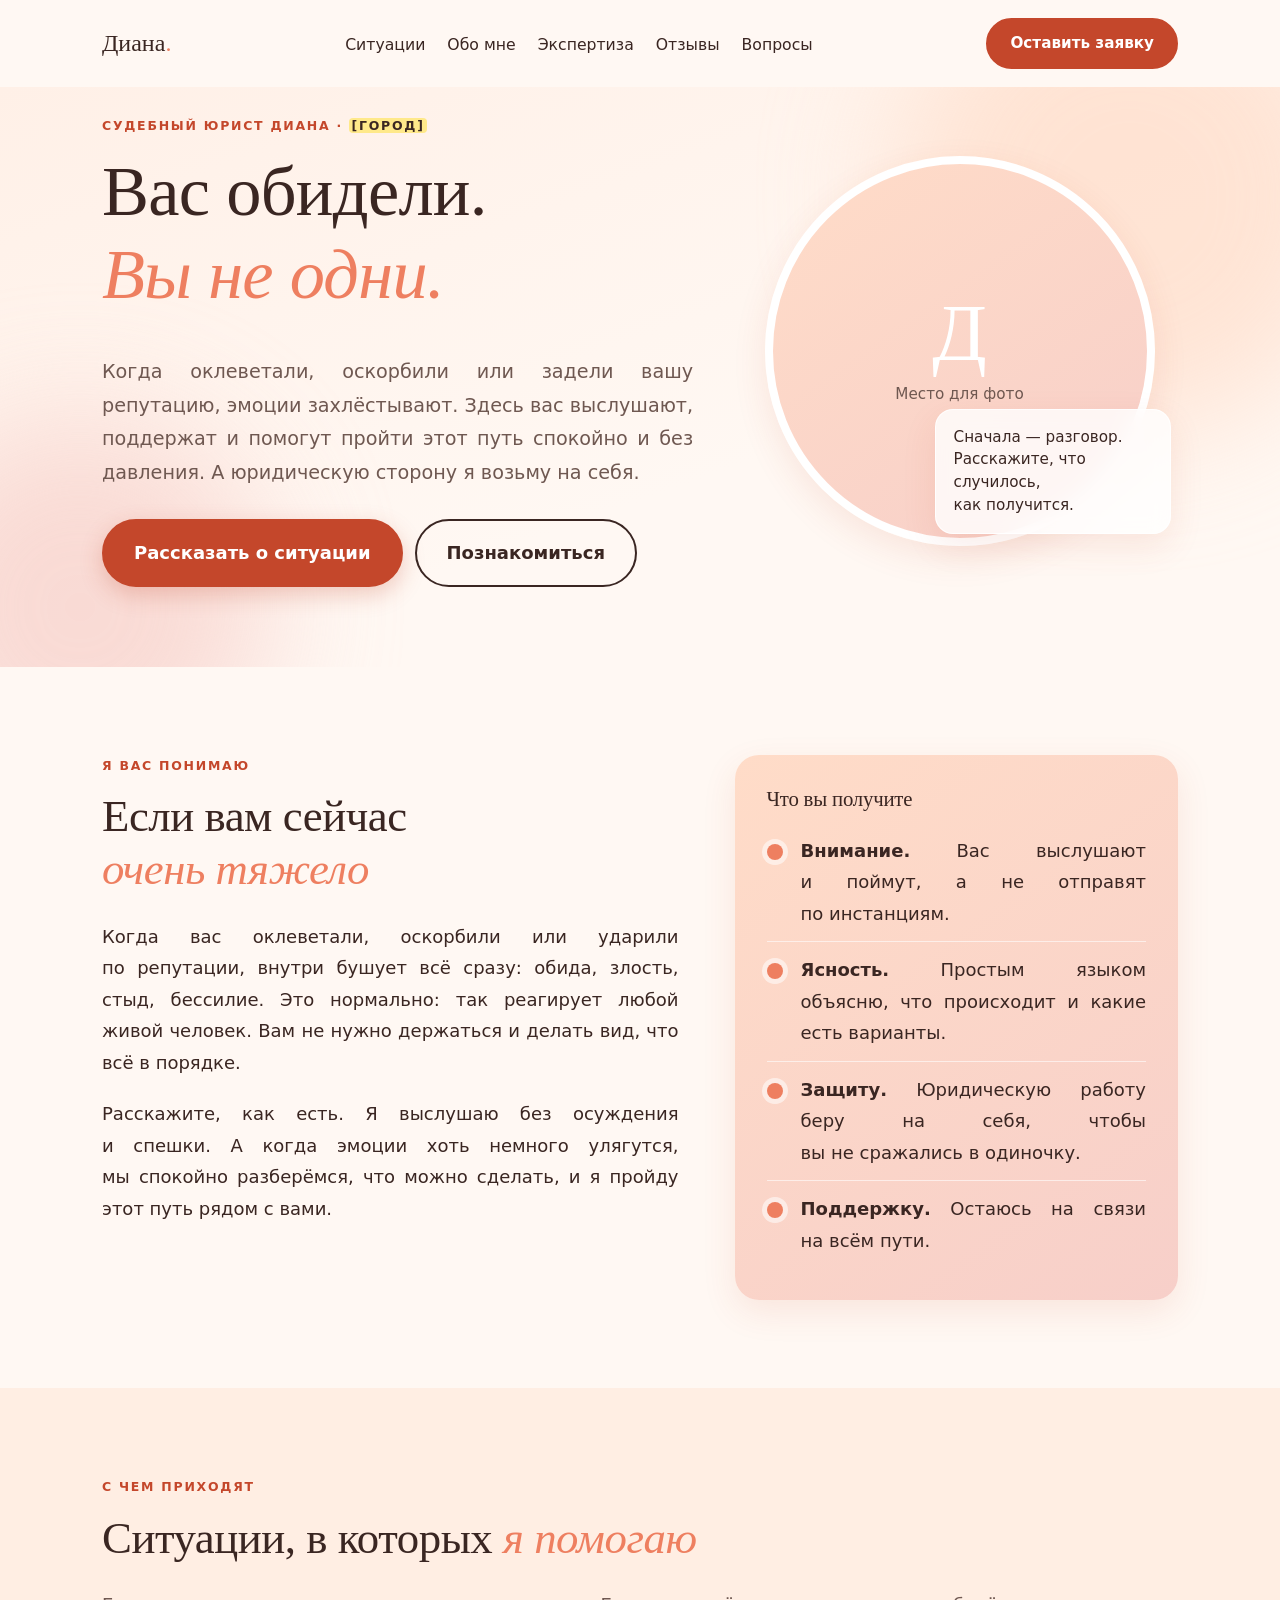
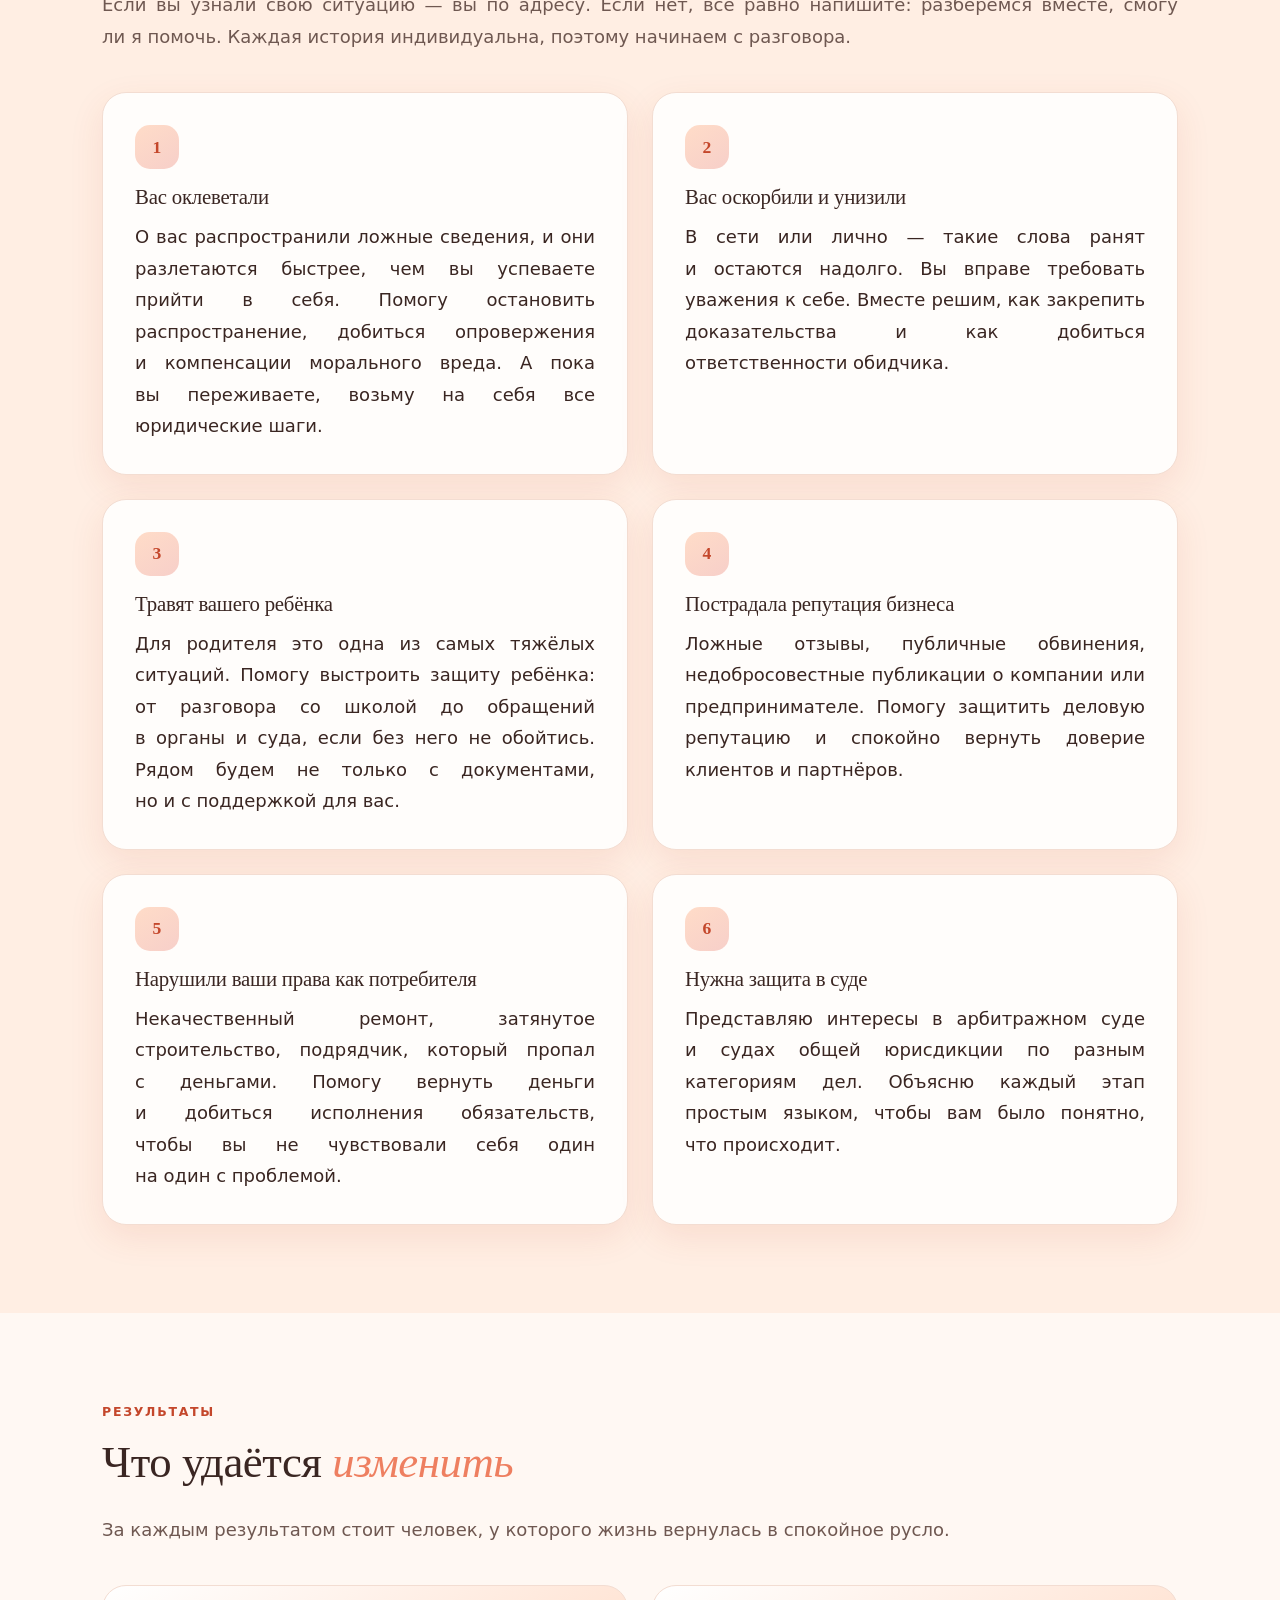
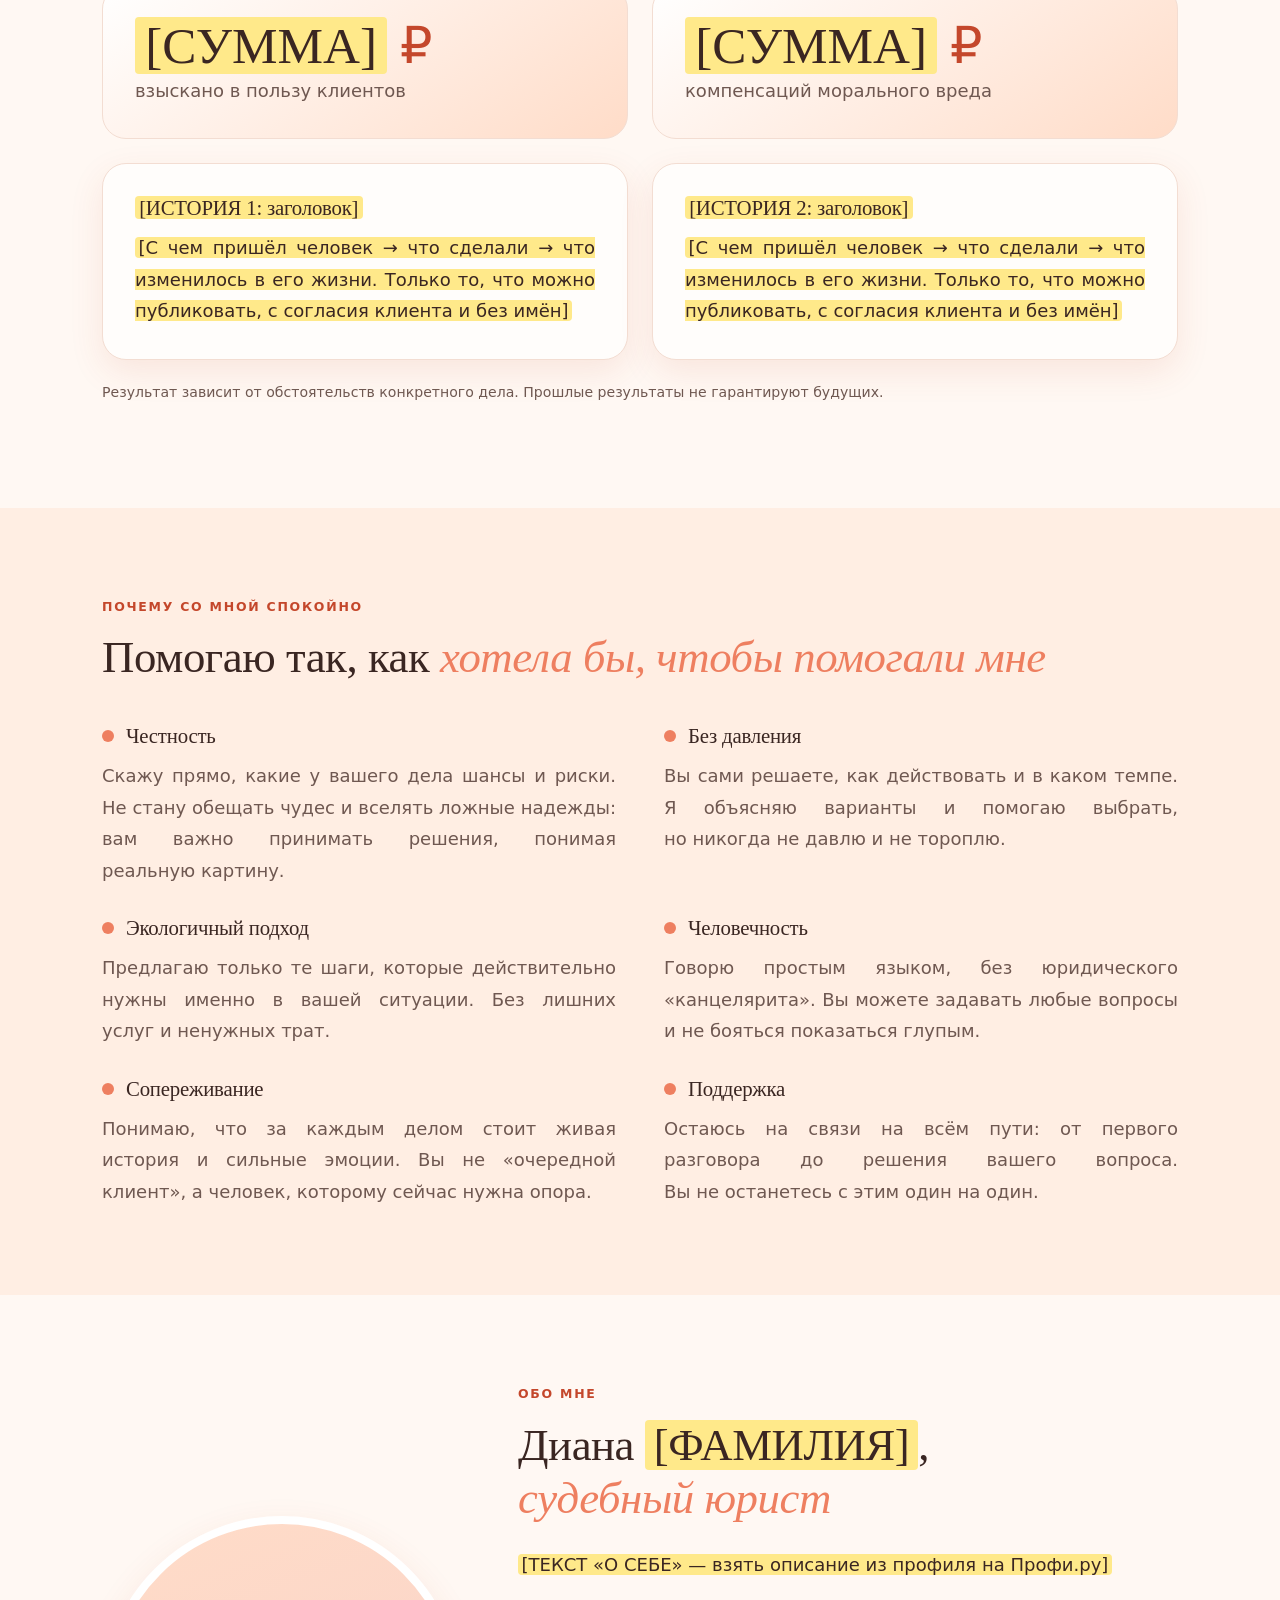
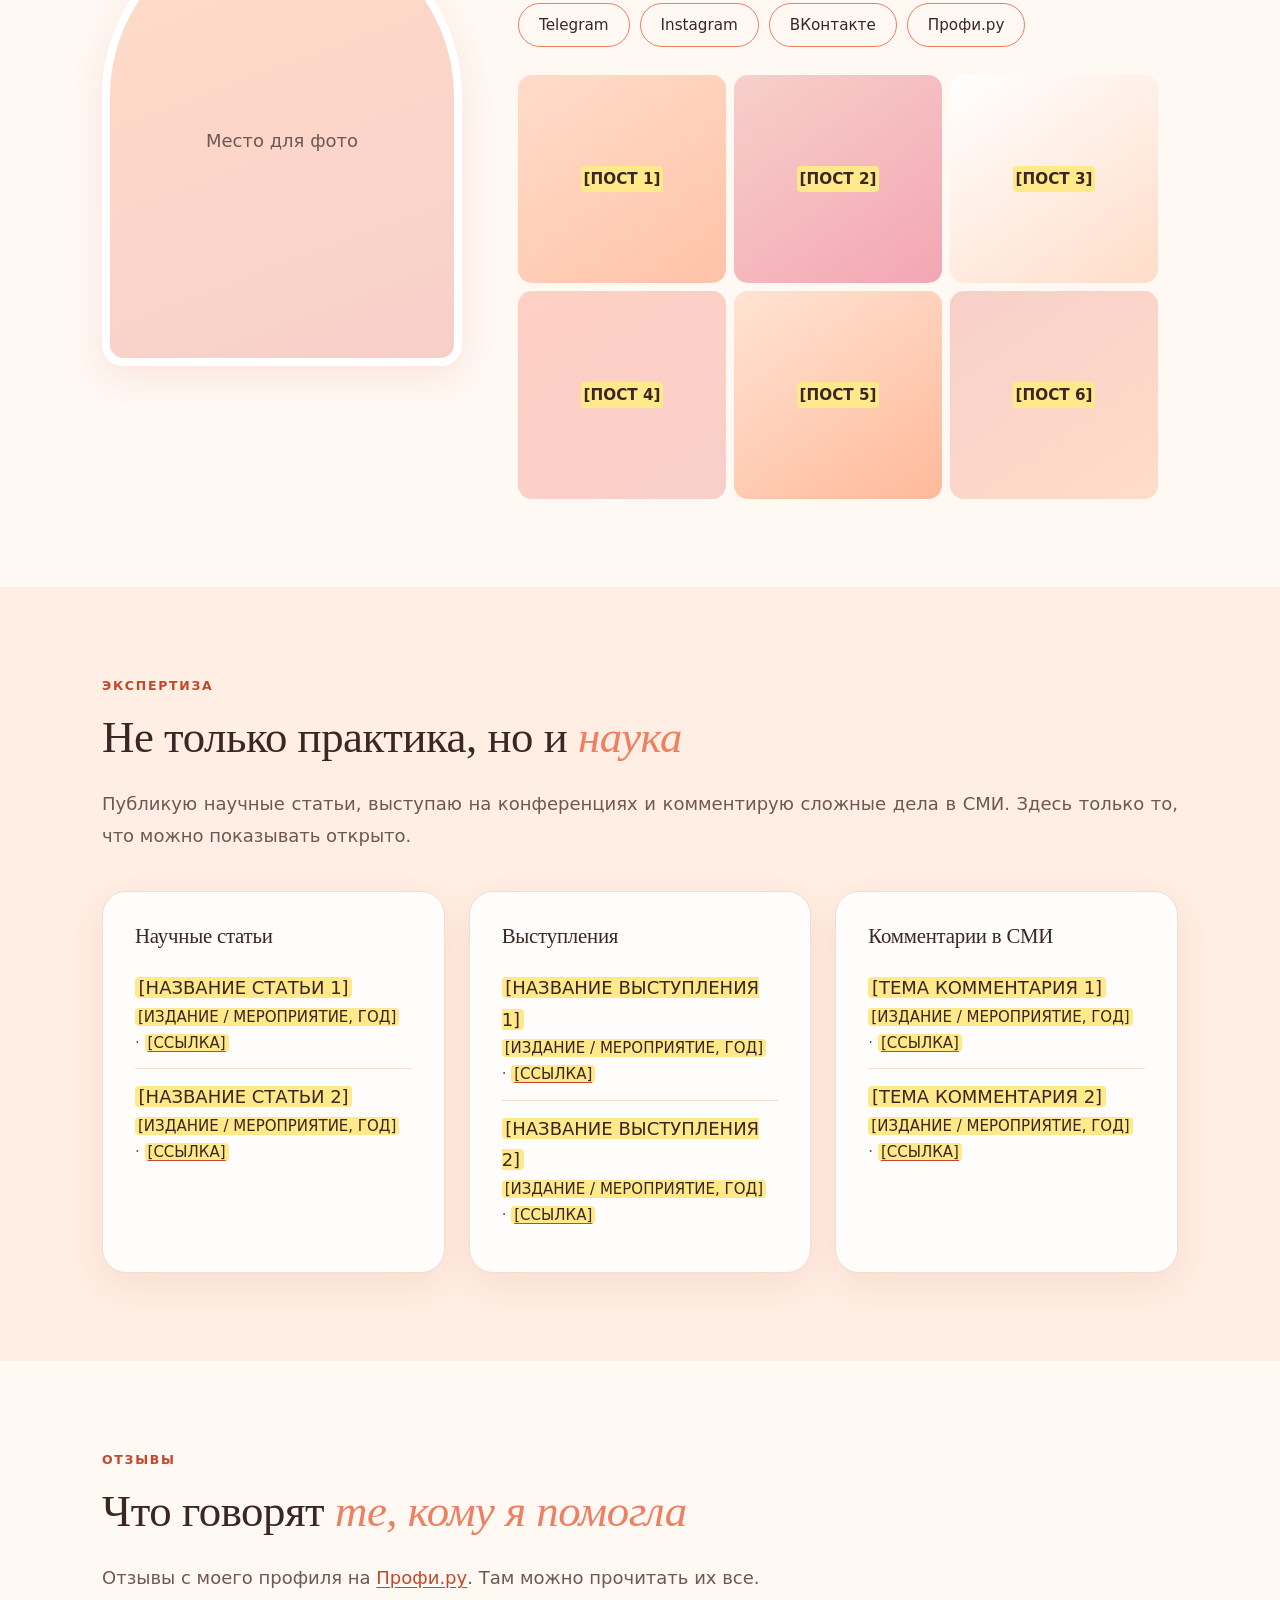
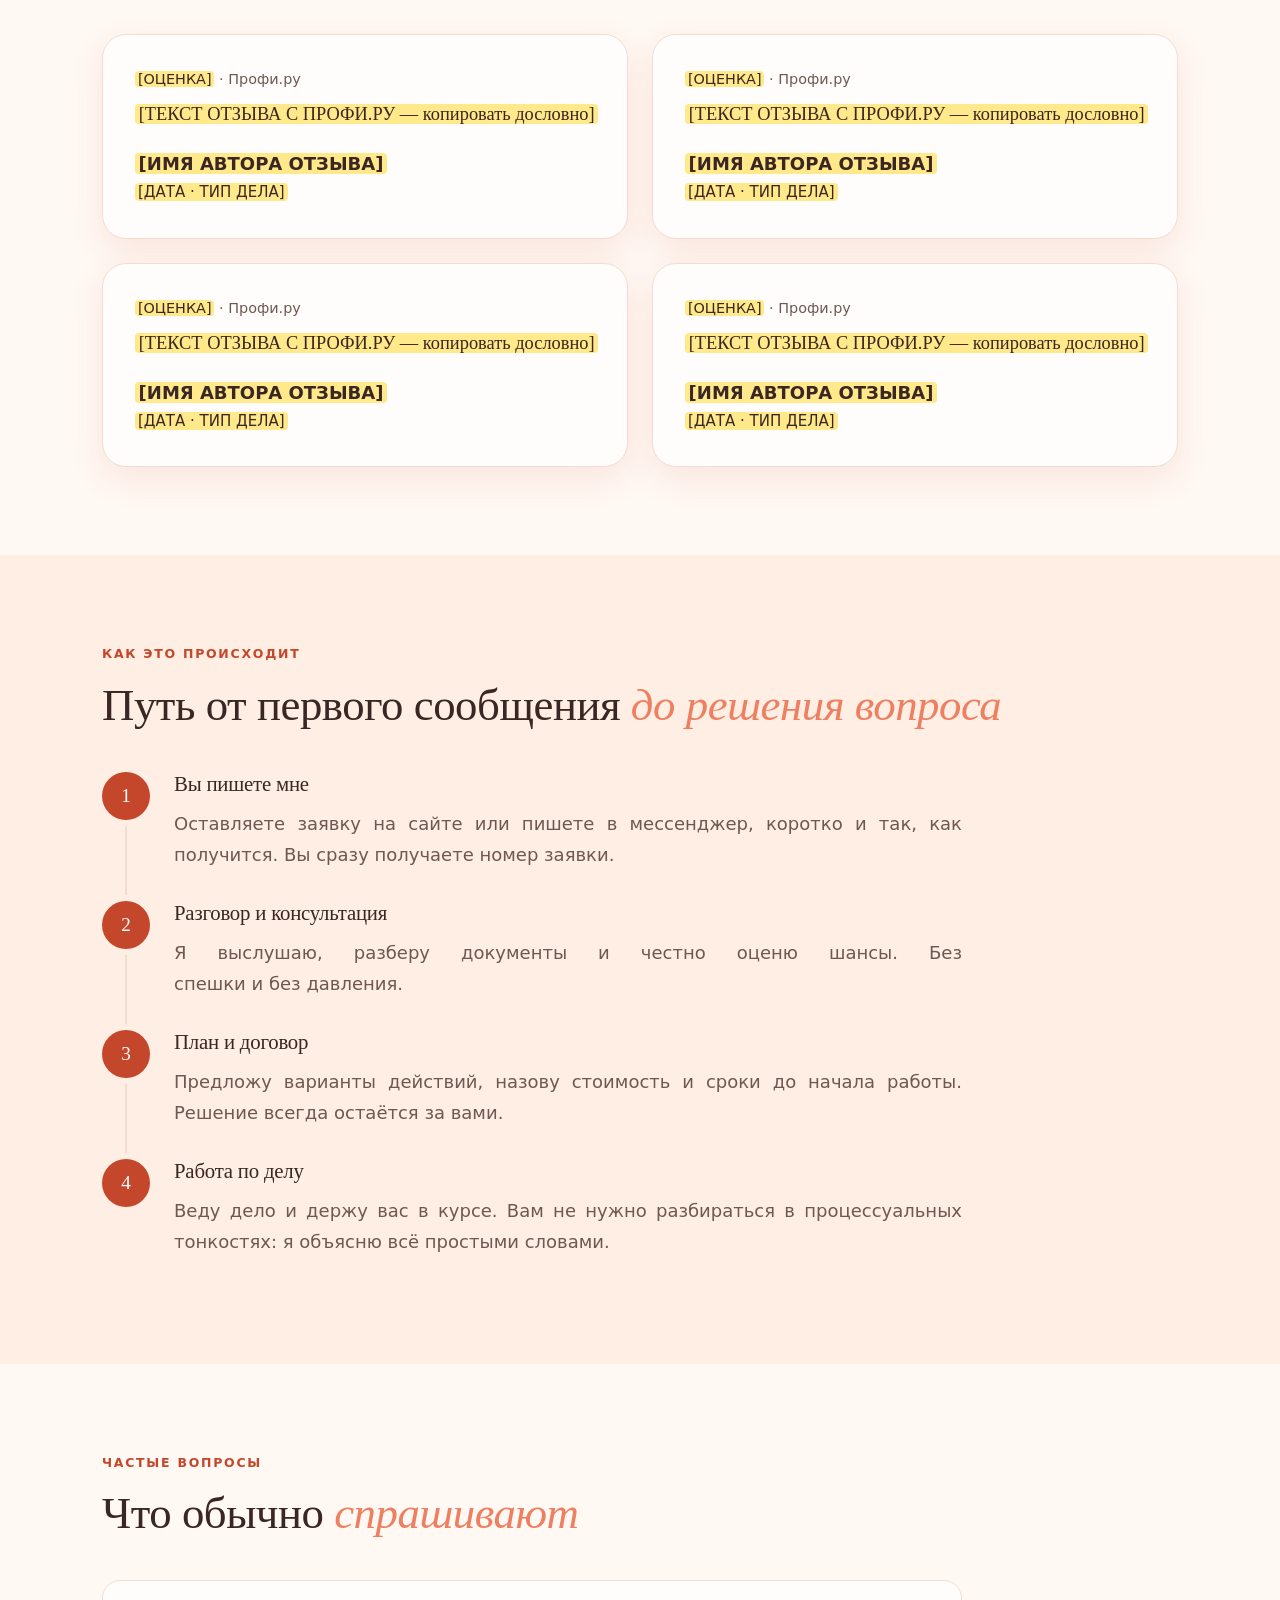
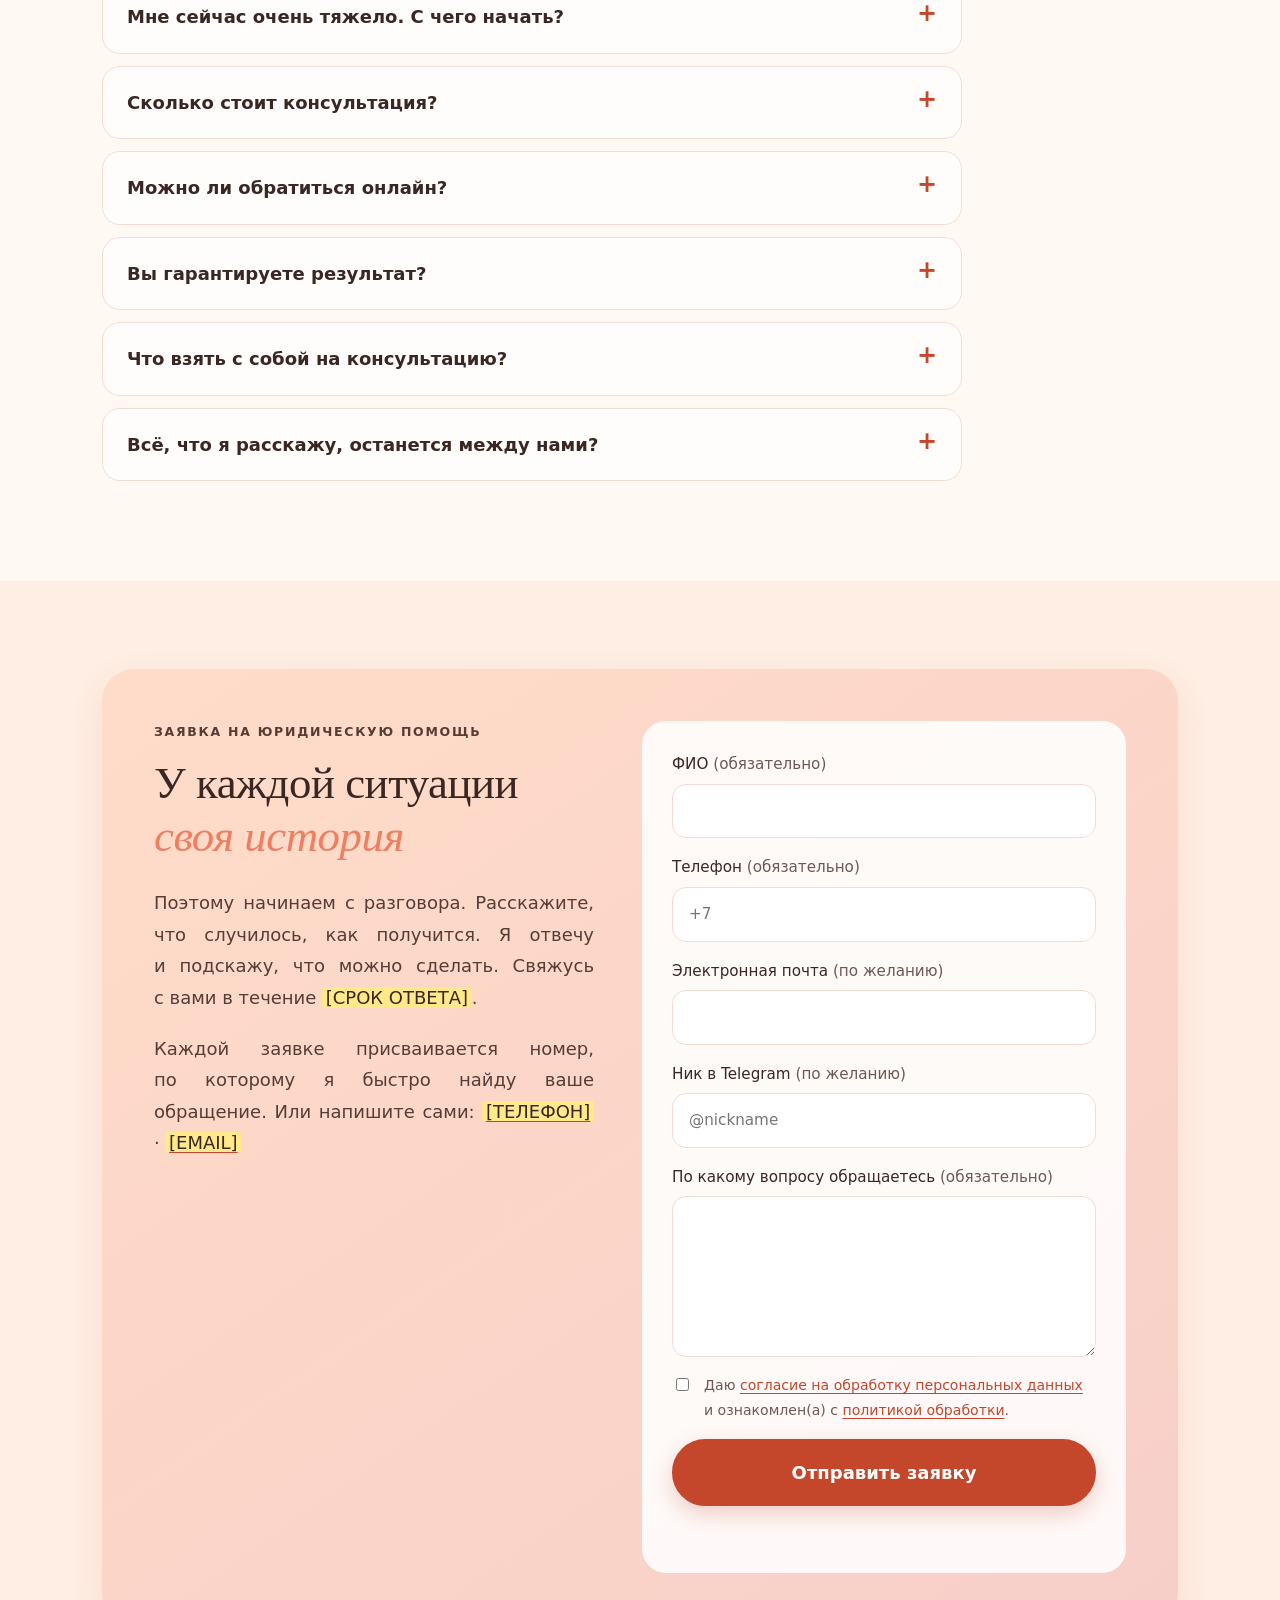
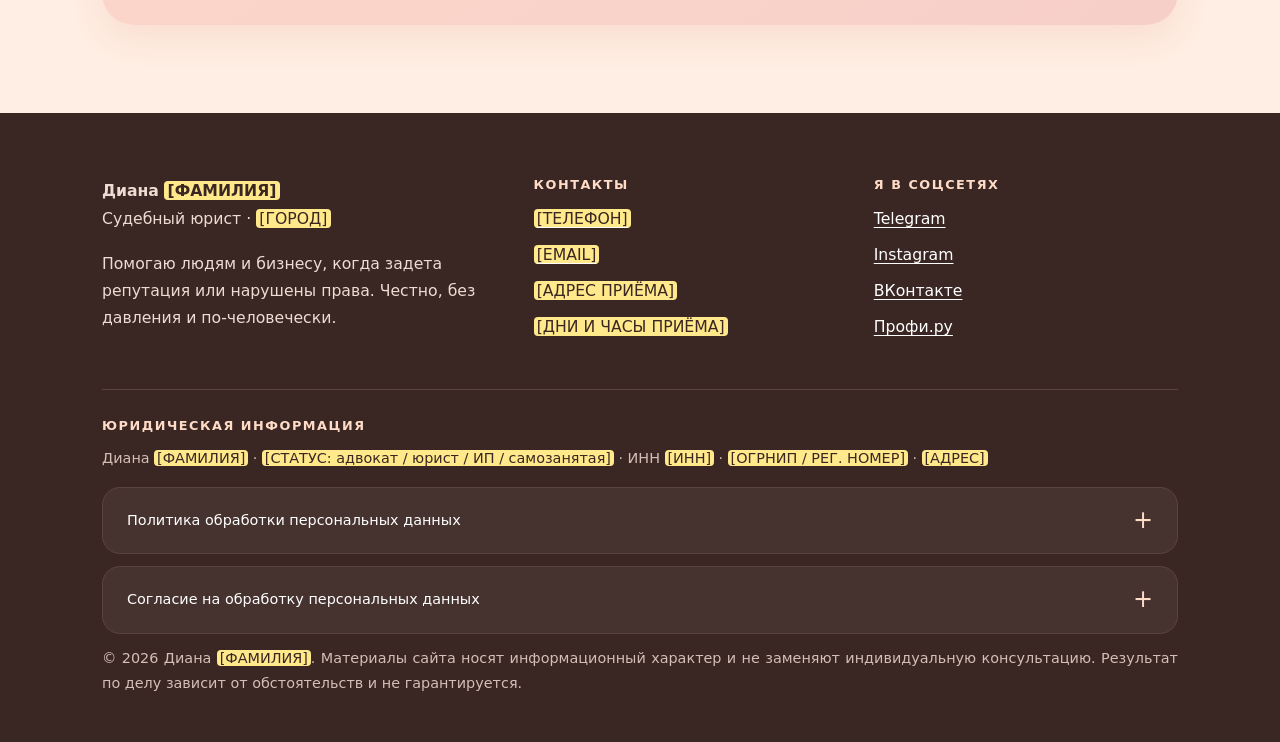
==== index.html @ 80fd5fe2 "Одностраничный сайт: эмпатичный тон, заявка с номером, юридический подвал Сайт сведён к одной страни" ====
<!doctype html>
<html lang="ru">
<head>
  <meta charset="utf-8">
  <meta name="viewport" content="width=device-width, initial-scale=1">
  <title>Диана — судебный юрист: поддержка и защита при клевете, травле, оскорблениях</title>
  <meta name="description" content="Судебный юрист Диана: защита при клевете, оскорблениях и травле, деловая репутация, права потребителей, арбитраж и суды общей юрисдикции. Поддержка и честная оценка шансов.">
  <!-- ЧЕРНОВИК: удалить строку ниже перед запуском сайта на домене (см. AGENTS.md, раздел «Запуск») -->
  <meta name="robots" content="noindex, nofollow">
  <link rel="icon" href="favicon.svg" type="image/svg+xml">
  <link rel="stylesheet" href="css/style.css">
  <script>document.documentElement.className = "js";</script>
  <script src="js/site.js" defer></script>
</head>
<body id="top">
  <a class="skip" href="#main">К содержимому</a>

  <header class="site-header">
    <div class="wrap bar">
      <a class="brand" href="#top">Диана<span class="dot">.</span></a>
      <a class="btn btn-sm header-cta" href="#consult">Оставить заявку</a>
      <nav class="nav" aria-label="Основное меню">
      <ul>
        <li><a href="#situatsii">Ситуации</a></li>
        <li><a href="#o-mne">Обо мне</a></li>
        <li><a href="#ekspertiza">Экспертиза</a></li>
        <li><a href="#otzyvy">Отзывы</a></li>
        <li><a href="#voprosy">Вопросы</a></li>
      </ul>
      </nav>
    </div>
  </header>

  <main id="main">

    <div class="hero-wrap">
      <div class="blob b1"></div>
      <div class="blob b2"></div>
      <div class="wrap hero">
        <div>
          <p class="eyebrow">Судебный юрист Диана · <mark class="ph">[ГОРОД]</mark></p>
          <h1>Вас обидели. <em>Вы не одни.</em></h1>
          <p class="lead">Когда оклеветали, оскорбили или задели вашу репутацию, эмоции захлёстывают. Здесь вас выслушают, поддержат и помогут пройти этот путь спокойно и без давления. А юридическую сторону я возьму на себя.</p>
          <div class="hero-actions">
            <a class="btn" href="#consult">Рассказать о ситуации</a>
            <a class="btn btn-ghost" href="#o-mne">Познакомиться</a>
          </div>
        </div>
        <div class="portrait">
          <div class="portrait-circle" role="img" aria-label="Место для фотографии Дианы">
            <span><span class="portrait-initial">Д</span>Место для фото</span>
          </div>
          <div class="portrait-card">
            <p>Сначала — разговор. Расскажите, что случилось, как получится.</p>
          </div>
        </div>
      </div>
    </div>

    <section class="section" id="ponimayu">
      <div class="wrap hug">
        <div class="reveal" style="--d:0s">
          <p class="kicker">Я вас понимаю</p>
          <h2>Если вам сейчас <em>очень тяжело</em></h2>
          <p>Когда вас оклеветали, оскорбили или ударили по репутации, внутри бушует всё сразу: обида, злость, стыд, бессилие. Это нормально: так реагирует любой живой человек. Вам не нужно держаться и делать вид, что всё в порядке.</p>
          <p>Расскажите, как есть. Я выслушаю без осуждения и спешки. А когда эмоции хоть немного улягутся, мы спокойно разберёмся, что можно сделать, и я пройду этот путь рядом с вами.</p>
        </div>
        <div class="hug-note reveal" style="--d:0.1s">
          <h3>Что вы получите</h3>
          <ul>
            <li><strong>Внимание.</strong> Вас выслушают и поймут, а не отправят по инстанциям.</li>
            <li><strong>Ясность.</strong> Простым языком объясню, что происходит и какие есть варианты.</li>
            <li><strong>Защиту.</strong> Юридическую работу беру на себя, чтобы вы не сражались в одиночку.</li>
            <li><strong>Поддержку.</strong> Остаюсь на связи на всём пути.</li>
          </ul>
        </div>
      </div>
    </section>

    <section class="section soft" id="situatsii">
      <div class="wrap">
        <div class="section-head reveal" style="--d:0s">
          <p class="kicker">С чем приходят</p>
          <h2>Ситуации, в которых <em>я помогаю</em></h2>
          <p class="section-lead">Если вы узнали свою ситуацию — вы по адресу. Если нет, всё равно напишите: разберёмся вместе, смогу ли я помочь. Каждая история индивидуальна, поэтому начинаем с разговора.</p>
        </div>
        <div class="grid">
        <article class="card reveal" style="--d:0.0s">
          <span class="pill">1</span>
          <h3>Вас оклеветали</h3>
          <p>О вас распространили ложные сведения, и они разлетаются быстрее, чем вы успеваете прийти в себя. Помогу остановить распространение, добиться опровержения и компенсации морального вреда. А пока вы переживаете, возьму на себя все юридические шаги.</p>
        </article>
        <article class="card reveal" style="--d:0.08s">
          <span class="pill">2</span>
          <h3>Вас оскорбили и унизили</h3>
          <p>В сети или лично — такие слова ранят и остаются надолго. Вы вправе требовать уважения к себе. Вместе решим, как закрепить доказательства и как добиться ответственности обидчика.</p>
        </article>
        <article class="card reveal" style="--d:0.0s">
          <span class="pill">3</span>
          <h3>Травят вашего ребёнка</h3>
          <p>Для родителя это одна из самых тяжёлых ситуаций. Помогу выстроить защиту ребёнка: от разговора со школой до обращений в органы и суда, если без него не обойтись. Рядом будем не только с документами, но и с поддержкой для вас.</p>
        </article>
        <article class="card reveal" style="--d:0.08s">
          <span class="pill">4</span>
          <h3>Пострадала репутация бизнеса</h3>
          <p>Ложные отзывы, публичные обвинения, недобросовестные публикации о компании или предпринимателе. Помогу защитить деловую репутацию и спокойно вернуть доверие клиентов и партнёров.</p>
        </article>
        <article class="card reveal" style="--d:0.0s">
          <span class="pill">5</span>
          <h3>Нарушили ваши права как потребителя</h3>
          <p>Некачественный ремонт, затянутое строительство, подрядчик, который пропал с деньгами. Помогу вернуть деньги и добиться исполнения обязательств, чтобы вы не чувствовали себя один на один с проблемой.</p>
        </article>
        <article class="card reveal" style="--d:0.08s">
          <span class="pill">6</span>
          <h3>Нужна защита в суде</h3>
          <p>Представляю интересы в арбитражном суде и судах общей юрисдикции по разным категориям дел. Объясню каждый этап простым языком, чтобы вам было понятно, что происходит.</p>
        </article>
        </div>
      </div>
    </section>

    <section class="section" id="rezultaty">
      <div class="wrap">
        <div class="section-head reveal" style="--d:0s">
          <p class="kicker">Результаты</p>
          <h2>Что удаётся <em>изменить</em></h2>
          <p class="section-lead">За каждым результатом стоит человек, у которого жизнь вернулась в спокойное русло.</p>
        </div>
        <div class="stats">
          <div class="stat reveal" style="--d:0s"><span class="num"><mark class="ph">[СУММА]</mark> ₽</span><span class="cap">взыскано в пользу клиентов</span></div>
          <div class="stat reveal" style="--d:0.08s"><span class="num"><mark class="ph">[СУММА]</mark> ₽</span><span class="cap">компенсаций морального вреда</span></div>
        </div>
        <div class="grid">
          <article class="card reveal" style="--d:0s">
            <h3><mark class="ph">[ИСТОРИЯ 1: заголовок]</mark></h3>
            <p><mark class="ph">[С чем пришёл человек → что сделали → что изменилось в его жизни. Только то, что можно публиковать, с согласия клиента и без имён]</mark></p>
          </article>
          <article class="card reveal" style="--d:0.08s">
            <h3><mark class="ph">[ИСТОРИЯ 2: заголовок]</mark></h3>
            <p><mark class="ph">[С чем пришёл человек → что сделали → что изменилось в его жизни. Только то, что можно публиковать, с согласия клиента и без имён]</mark></p>
          </article>
        </div>
        <p class="fineprint">Результат зависит от обстоятельств конкретного дела. Прошлые результаты не гарантируют будущих.</p>
      </div>
    </section>

    <section class="section soft">
      <div class="wrap">
        <div class="section-head reveal" style="--d:0s">
          <p class="kicker">Почему со мной спокойно</p>
          <h2>Помогаю так, как <em>хотела бы, чтобы помогали мне</em></h2>
        </div>
        <div class="usp">
        <div class="reveal" style="--d:0.0s"><h3>Честность</h3><p>Скажу прямо, какие у вашего дела шансы и риски. Не стану обещать чудес и вселять ложные надежды: вам важно принимать решения, понимая реальную картину.</p></div>
        <div class="reveal" style="--d:0.08s"><h3>Без давления</h3><p>Вы сами решаете, как действовать и в каком темпе. Я объясняю варианты и помогаю выбрать, но никогда не давлю и не тороплю.</p></div>
        <div class="reveal" style="--d:0.0s"><h3>Экологичный подход</h3><p>Предлагаю только те шаги, которые действительно нужны именно в вашей ситуации. Без лишних услуг и ненужных трат.</p></div>
        <div class="reveal" style="--d:0.08s"><h3>Человечность</h3><p>Говорю простым языком, без юридического «канцелярита». Вы можете задавать любые вопросы и не бояться показаться глупым.</p></div>
        <div class="reveal" style="--d:0.0s"><h3>Сопереживание</h3><p>Понимаю, что за каждым делом стоит живая история и сильные эмоции. Вы не «очередной клиент», а человек, которому сейчас нужна опора.</p></div>
        <div class="reveal" style="--d:0.08s"><h3>Поддержка</h3><p>Остаюсь на связи на всём пути: от первого разговора до решения вашего вопроса. Вы не останетесь с этим один на один.</p></div>
        </div>
      </div>
    </section>

    <section class="section" id="o-mne">
      <div class="wrap split">
        <div class="photo reveal" style="--d:0s" role="img" aria-label="Место для фотографии Дианы">Место для фото</div>
        <div class="reveal" style="--d:0.1s">
          <p class="kicker">Обо мне</p>
          <h2>Диана <mark class="ph">[ФАМИЛИЯ]</mark>, <em>судебный юрист</em></h2>
          <p><mark class="ph">[ТЕКСТ «О СЕБЕ» — взять описание из профиля на Профи.ру]</mark></p>
          <ul class="chips">
          <li><a href="https://t.me/USERNAME">Telegram</a></li>
          <li><a href="https://instagram.com/USERNAME">Instagram</a></li>
          <li><a href="https://vk.com/USERNAME">ВКонтакте</a></li>
          <li><a href="https://profi.ru/profile/PROFILE">Профи.ру</a></li>
          </ul>
          <div class="tiles">
          <a class="tile reveal" style="--d:0.0s" href="https://instagram.com/USERNAME"><mark class="ph">[ПОСТ 1]</mark></a>
          <a class="tile reveal" style="--d:0.05s" href="https://instagram.com/USERNAME"><mark class="ph">[ПОСТ 2]</mark></a>
          <a class="tile reveal" style="--d:0.1s" href="https://instagram.com/USERNAME"><mark class="ph">[ПОСТ 3]</mark></a>
          <a class="tile reveal" style="--d:0.15000000000000002s" href="https://instagram.com/USERNAME"><mark class="ph">[ПОСТ 4]</mark></a>
          <a class="tile reveal" style="--d:0.2s" href="https://instagram.com/USERNAME"><mark class="ph">[ПОСТ 5]</mark></a>
          <a class="tile reveal" style="--d:0.25s" href="https://instagram.com/USERNAME"><mark class="ph">[ПОСТ 6]</mark></a>
          </div>
        </div>
      </div>
    </section>

    <section class="section soft" id="ekspertiza">
      <div class="wrap">
        <div class="section-head reveal" style="--d:0s">
          <p class="kicker">Экспертиза</p>
          <h2>Не только практика, но и <em>наука</em></h2>
          <p class="section-lead">Публикую научные статьи, выступаю на конференциях и комментирую сложные дела в СМИ. Здесь только то, что можно показывать открыто.</p>
        </div>
        <div class="cols">
          <article class="card reveal" style="--d:0s">
            <h3>Научные статьи</h3>
            <ul class="list-links">
            <li><mark class="ph">[НАЗВАНИЕ СТАТЬИ 1]</mark><small><mark class="ph">[ИЗДАНИЕ / МЕРОПРИЯТИЕ, ГОД]</mark> · <a href="https://example.com/"><mark class="ph">[ССЫЛКА]</mark></a></small></li>
            <li><mark class="ph">[НАЗВАНИЕ СТАТЬИ 2]</mark><small><mark class="ph">[ИЗДАНИЕ / МЕРОПРИЯТИЕ, ГОД]</mark> · <a href="https://example.com/"><mark class="ph">[ССЫЛКА]</mark></a></small></li>
            </ul>
          </article>
          <article class="card reveal" style="--d:0.08s">
            <h3>Выступления</h3>
            <ul class="list-links">
            <li><mark class="ph">[НАЗВАНИЕ ВЫСТУПЛЕНИЯ 1]</mark><small><mark class="ph">[ИЗДАНИЕ / МЕРОПРИЯТИЕ, ГОД]</mark> · <a href="https://example.com/"><mark class="ph">[ССЫЛКА]</mark></a></small></li>
            <li><mark class="ph">[НАЗВАНИЕ ВЫСТУПЛЕНИЯ 2]</mark><small><mark class="ph">[ИЗДАНИЕ / МЕРОПРИЯТИЕ, ГОД]</mark> · <a href="https://example.com/"><mark class="ph">[ССЫЛКА]</mark></a></small></li>
            </ul>
          </article>
          <article class="card reveal" style="--d:0.16s">
            <h3>Комментарии в СМИ</h3>
            <ul class="list-links">
            <li><mark class="ph">[ТЕМА КОММЕНТАРИЯ 1]</mark><small><mark class="ph">[ИЗДАНИЕ / МЕРОПРИЯТИЕ, ГОД]</mark> · <a href="https://example.com/"><mark class="ph">[ССЫЛКА]</mark></a></small></li>
            <li><mark class="ph">[ТЕМА КОММЕНТАРИЯ 2]</mark><small><mark class="ph">[ИЗДАНИЕ / МЕРОПРИЯТИЕ, ГОД]</mark> · <a href="https://example.com/"><mark class="ph">[ССЫЛКА]</mark></a></small></li>
            </ul>
          </article>
        </div>
      </div>
    </section>

    <section class="section" id="otzyvy">
      <div class="wrap">
        <div class="section-head reveal" style="--d:0s">
          <p class="kicker">Отзывы</p>
          <h2>Что говорят <em>те, кому я помогла</em></h2>
          <p class="section-lead">Отзывы с моего профиля на <a href="https://profi.ru/profile/PROFILE">Профи.ру</a>. Там можно прочитать их все.</p>
        </div>
        <div class="grid">
          <article class="card review reveal" style="--d:0.0s">
            <p class="meta"><mark class="ph">[ОЦЕНКА]</mark> · Профи.ру</p>
            <blockquote><mark class="ph">[ТЕКСТ ОТЗЫВА С ПРОФИ.РУ — копировать дословно]</mark></blockquote>
            <p class="who"><mark class="ph">[ИМЯ АВТОРА ОТЗЫВА]</mark><small><mark class="ph">[ДАТА · ТИП ДЕЛА]</mark></small></p>
          </article>
          <article class="card review reveal" style="--d:0.08s">
            <p class="meta"><mark class="ph">[ОЦЕНКА]</mark> · Профи.ру</p>
            <blockquote><mark class="ph">[ТЕКСТ ОТЗЫВА С ПРОФИ.РУ — копировать дословно]</mark></blockquote>
            <p class="who"><mark class="ph">[ИМЯ АВТОРА ОТЗЫВА]</mark><small><mark class="ph">[ДАТА · ТИП ДЕЛА]</mark></small></p>
          </article>
          <article class="card review reveal" style="--d:0.0s">
            <p class="meta"><mark class="ph">[ОЦЕНКА]</mark> · Профи.ру</p>
            <blockquote><mark class="ph">[ТЕКСТ ОТЗЫВА С ПРОФИ.РУ — копировать дословно]</mark></blockquote>
            <p class="who"><mark class="ph">[ИМЯ АВТОРА ОТЗЫВА]</mark><small><mark class="ph">[ДАТА · ТИП ДЕЛА]</mark></small></p>
          </article>
          <article class="card review reveal" style="--d:0.08s">
            <p class="meta"><mark class="ph">[ОЦЕНКА]</mark> · Профи.ру</p>
            <blockquote><mark class="ph">[ТЕКСТ ОТЗЫВА С ПРОФИ.РУ — копировать дословно]</mark></blockquote>
            <p class="who"><mark class="ph">[ИМЯ АВТОРА ОТЗЫВА]</mark><small><mark class="ph">[ДАТА · ТИП ДЕЛА]</mark></small></p>
          </article>
        </div>
      </div>
    </section>

    <section class="section soft" id="put">
      <div class="wrap">
        <div class="section-head reveal" style="--d:0s">
          <p class="kicker">Как это происходит</p>
          <h2>Путь от первого сообщения <em>до решения вопроса</em></h2>
        </div>
        <ol class="steps">
          <li class="reveal" style="--d:0s"><h3>Вы пишете мне</h3><p>Оставляете заявку на сайте или пишете в мессенджер, коротко и так, как получится. Вы сразу получаете номер заявки.</p></li>
          <li class="reveal" style="--d:0.08s"><h3>Разговор и консультация</h3><p>Я выслушаю, разберу документы и честно оценю шансы. Без спешки и без давления.</p></li>
          <li class="reveal" style="--d:0.16s"><h3>План и договор</h3><p>Предложу варианты действий, назову стоимость и сроки до начала работы. Решение всегда остаётся за вами.</p></li>
          <li class="reveal" style="--d:0.24s"><h3>Работа по делу</h3><p>Веду дело и держу вас в курсе. Вам не нужно разбираться в процессуальных тонкостях: я объясню всё простыми словами.</p></li>
        </ol>
      </div>
    </section>

    <section class="section" id="voprosy">
      <div class="wrap">
        <div class="section-head reveal" style="--d:0s">
          <p class="kicker">Частые вопросы</p>
          <h2>Что обычно <em>спрашивают</em></h2>
        </div>
        <div class="faq">
        <details class="reveal" style="--d:0s">
          <summary>Мне сейчас очень тяжело. С чего начать?</summary>
          <p>Просто напишите мне, как получится, даже несколькими фразами. Не нужно собирать документы и подбирать юридические слова. Сначала я выслушаю, а потом мы вместе определим первые шаги.</p>
        </details>
        <details class="reveal" style="--d:0s">
          <summary>Сколько стоит консультация?</summary>
          <p>Первая консультация — <mark class="ph">[УСЛОВИЯ И СТОИМОСТЬ ПЕРВОЙ КОНСУЛЬТАЦИИ]</mark>. Стоимость дальнейшей работы называю до начала и фиксирую в договоре.</p>
        </details>
        <details class="reveal" style="--d:0s">
          <summary>Можно ли обратиться онлайн?</summary>
          <p>Да. Консультации проходят <mark class="ph">[ФОРМАТ: онлайн / лично / оба варианта]</mark>.</p>
        </details>
        <details class="reveal" style="--d:0s">
          <summary>Вы гарантируете результат?</summary>
          <p>Честный юрист не может гарантировать исход дела. Но я заранее и прямо расскажу о шансах и рисках, а на каждом этапе буду объяснять, что происходит.</p>
        </details>
        <details class="reveal" style="--d:0s">
          <summary>Что взять с собой на консультацию?</summary>
          <p>Всё, что относится к ситуации: договоры, переписку, скриншоты, справки. Если не уверены, что именно нужно, приходите с тем, что есть: разберёмся.</p>
        </details>
        <details class="reveal" style="--d:0s">
          <summary>Всё, что я расскажу, останется между нами?</summary>
          <p>Да. Сведения, которые вы мне доверяете, конфиденциальны.</p>
        </details>
        </div>
      </div>
    </section>

    <section class="section soft" id="consult">
      <div class="wrap">
        <div class="cta-box reveal" style="--d:0s">
          <div>
            <p class="kicker">Заявка на юридическую помощь</p>
            <h2>У каждой ситуации <em>своя история</em></h2>
            <p>Поэтому начинаем с разговора. Расскажите, что случилось, как получится. Я отвечу и подскажу, что можно сделать. Свяжусь с вами в течение <mark class="ph">[СРОК ОТВЕТА]</mark>.</p>
            <p>Каждой заявке присваивается номер, по которому я быстро найду ваше обращение. Или напишите сами: <a href="tel:+7XXXXXXXXXX"><mark class="ph">[ТЕЛЕФОН]</mark></a> · <a href="mailto:email@example.com"><mark class="ph">[EMAIL]</mark></a></p>
          </div>
          <form class="lead-form" id="lead-form" method="post" action="/api/lead" novalidate>
            <label><span>ФИО <span class="opt">(обязательно)</span></span><input type="text" name="fio" required autocomplete="name"></label>
            <label><span>Телефон <span class="opt">(обязательно)</span></span><input type="tel" name="phone" required autocomplete="tel" inputmode="tel" placeholder="+7"></label>
            <label><span>Электронная почта <span class="opt">(по желанию)</span></span><input type="email" name="email" autocomplete="email"></label>
            <label><span>Ник в Telegram <span class="opt">(по желанию)</span></span><input type="text" name="telegram" autocomplete="off" placeholder="@nickname"></label>
            <label><span>По какому вопросу обращаетесь <span class="opt">(обязательно)</span></span><textarea name="message" rows="5" required></textarea></label>
            <input class="hp" type="text" name="website" tabindex="-1" autocomplete="off" aria-hidden="true">
            <label class="consent"><input type="checkbox" name="consent" required><span>Даю <a href="#consent">согласие на обработку персональных данных</a> и ознакомлен(а) с <a href="#policy">политикой обработки</a>.</span></label>
            <button class="btn btn-block" type="submit">Отправить заявку</button>
            <p class="form-status" role="status" aria-live="polite"></p>
            <noscript><p>Для отправки формы нужен JavaScript. Напишите или позвоните: <a href="tel:+7XXXXXXXXXX"><mark class="ph">[ТЕЛЕФОН]</mark></a></p></noscript>
            <div class="success" role="status">
              <svg viewBox="0 0 100 100" aria-hidden="true"><circle class="ring" cx="50" cy="50" r="46"/><path class="tick" d="M30 52l14 14 27-30"/></svg>
              <h3>Заявка принята в работу</h3>
              <p class="ticket-wrap">Номер вашей заявки<br><span class="ticket"></span><br><button class="btn btn-ghost btn-sm copy" type="button">Скопировать номер</button></p>
              <p>Сохраните номер: по нему я быстро найду ваше обращение, когда мы свяжемся. Спасибо, что доверились. Вы не одни.</p>
            </div>
          </form>
        </div>
      </div>
    </section>

  </main>

  <footer class="site-footer" id="contacts">
    <div class="wrap">
      <div class="foot">
        <div>
          <p><strong>Диана <mark class="ph">[ФАМИЛИЯ]</mark></strong><br>Судебный юрист · <mark class="ph">[ГОРОД]</mark></p>
          <p>Помогаю людям и бизнесу, когда задета репутация или нарушены права. Честно, без давления и по-человечески.</p>
        </div>
        <div>
          <h3>Контакты</h3>
          <ul>
            <li><a href="tel:+7XXXXXXXXXX"><mark class="ph">[ТЕЛЕФОН]</mark></a></li>
            <li><a href="mailto:email@example.com"><mark class="ph">[EMAIL]</mark></a></li>
            <li><mark class="ph">[АДРЕС ПРИЁМА]</mark></li>
            <li><mark class="ph">[ДНИ И ЧАСЫ ПРИЁМА]</mark></li>
          </ul>
        </div>
        <div>
          <h3>Я в соцсетях</h3>
          <ul>
            <li><a href="https://t.me/USERNAME">Telegram</a></li>
            <li><a href="https://instagram.com/USERNAME">Instagram</a></li>
            <li><a href="https://vk.com/USERNAME">ВКонтакте</a></li>
            <li><a href="https://profi.ru/profile/PROFILE">Профи.ру</a></li>
          </ul>
        </div>
      </div>

      <div class="legal" id="legal">
        <h3>Юридическая информация</h3>
        <p>Диана <mark class="ph">[ФАМИЛИЯ]</mark> · <mark class="ph">[СТАТУС: адвокат / юрист / ИП / самозанятая]</mark> · ИНН <mark class="ph">[ИНН]</mark> · <mark class="ph">[ОГРНИП / РЕГ. НОМЕР]</mark> · <mark class="ph">[АДРЕС]</mark></p>
        <details id="policy">
          <summary>Политика обработки персональных данных</summary>
          <p><mark class="ph">[ВСТАВИТЬ ГОТОВЫЙ ТЕКСТ ПОЛИТИКИ ОТ ВЛАДЕЛИЦЫ САЙТА — не сочинять и не править самостоятельно]</mark></p>
        </details>
        <details id="consent">
          <summary>Согласие на обработку персональных данных</summary>
          <p><mark class="ph">[ВСТАВИТЬ ГОТОВЫЙ ТЕКСТ СОГЛАСИЯ ОТ ВЛАДЕЛИЦЫ САЙТА — не сочинять и не править самостоятельно]</mark></p>
        </details>
        <p>© 2026 Диана <mark class="ph">[ФАМИЛИЯ]</mark>. Материалы сайта носят информационный характер и не заменяют индивидуальную консультацию. Результат по делу зависит от обстоятельств и не гарантируется.</p>
      </div>
    </div>
  </footer>
</body>
</html>
---- css/style.css ----
/* Стили сайта. Цвета, скругления и шрифты меняются в блоке :root. */
:root {
  --bg: #fff8f3;
  --bg-soft: #ffeee3;
  --card: #fffdfb;
  --ink: #3a2622;
  --muted: #6f5851;
  --line: #f3ddd2;
  --coral: #c4472b;        /* кнопки и ссылки (достаточный контраст с белым текстом) */
  --coral-soft: #ee7f60;   /* мягкие акценты в заголовках */
  --pink: #f7cfc9;
  --peach: #ffdcc8;
  --radius: 24px;
  --shadow: 0 12px 34px rgba(196, 71, 43, .10);
  --max: 1120px;
  --serif: Georgia, "Times New Roman", serif;
  --sans: system-ui, -apple-system, "Segoe UI", Roboto, Arial, sans-serif;
}

*, *::before, *::after { box-sizing: border-box; }
html { -webkit-text-size-adjust: 100%; scroll-behavior: smooth; scroll-padding-top: 16px; }
body { margin: 0; background: var(--bg); color: var(--ink); font: 18px/1.75 var(--sans); overflow-x: hidden; }
a { color: var(--coral); text-underline-offset: 3px; }
a:hover { color: var(--ink); }
:focus-visible { outline: 3px solid var(--coral); outline-offset: 3px; border-radius: 6px; }

/* Текст тянется по ширине блока, переносы слов включены, одиночные слова на последней строке убираются */
p, li, blockquote, summary, dd { text-align: justify; hyphens: auto; -webkit-hyphens: auto; text-wrap: pretty; }
h1, h2, h3 { font-family: var(--serif); font-weight: 500; line-height: 1.18; margin: 0 0 .55em; letter-spacing: -.01em; text-align: left; text-wrap: balance; }
h1 { font-size: clamp(2.5rem, 6.4vw, 4.4rem); }
h2 { font-size: clamp(1.9rem, 4vw, 2.8rem); }
h3 { font-size: 1.3rem; }
em { font-style: italic; color: var(--coral-soft); }
p { margin: 0 0 1.1em; }
ul, ol { margin: 0 0 1em; padding-left: 1.3em; }

.wrap { width: 100%; max-width: var(--max); margin: 0 auto; padding: 0 22px; }
.skip { position: absolute; left: -9999px; background: var(--ink); color: #fff; padding: 10px 16px; z-index: 20; }
.skip:focus { left: 8px; top: 8px; }

/* Заглушка в черновике: заменить на реальный текст и убрать тег <mark> */
mark.ph { background: #ffe98a; color: var(--ink); padding: 0 .2em; border-radius: 4px; font-style: normal; }

/* Шапка */
.site-header { position: relative; z-index: 5; }
.bar { display: flex; flex-wrap: wrap; align-items: center; justify-content: space-between; gap: 12px 28px; padding-top: 18px; padding-bottom: 18px; }
.brand { text-decoration: none; color: var(--ink); font: 500 1.5rem var(--serif); }
.brand .dot { color: var(--coral-soft); }
.nav { order: 3; width: 100%; }
.nav ul { list-style: none; display: flex; flex-wrap: wrap; gap: 4px 22px; margin: 0; padding: 0; }
.nav a { color: var(--ink); text-decoration: none; font-weight: 500; font-size: .98rem; padding: 6px 0; border-bottom: 2px solid transparent; transition: border-color .2s; }
.nav a:hover { border-bottom-color: var(--coral-soft); }
.header-cta { order: 2; }

/* Кнопки */
.btn {
  display: inline-flex; align-items: center; justify-content: center; gap: 8px; background: var(--coral); color: #fff; text-decoration: none;
  font: inherit; font-weight: 600; padding: 16px 30px; border-radius: 999px; border: 2px solid var(--coral); cursor: pointer;
  box-shadow: 0 8px 22px rgba(196, 71, 43, .25); transition: transform .2s, box-shadow .2s, background .2s, color .2s;
}
.btn:hover { transform: translateY(-2px); box-shadow: 0 12px 28px rgba(196, 71, 43, .32); color: #fff; }
.btn:disabled { opacity: .7; cursor: progress; transform: none; }
.btn-ghost { background: transparent; color: var(--ink); border-color: var(--ink); box-shadow: none; }
.btn-ghost:hover { background: var(--ink); color: #fff; box-shadow: none; }
.btn-sm { padding: 10px 22px; font-size: .95rem; box-shadow: none; }
.btn-block { width: 100%; }

/* Главный экран */
.hero-wrap { position: relative; overflow: hidden; background: linear-gradient(160deg, #fff0e7 0%, var(--bg) 62%); }
.blob { position: absolute; border-radius: 50%; filter: blur(64px); opacity: .7; pointer-events: none; animation: drift 16s ease-in-out infinite alternate; }
.blob.b1 { width: 480px; height: 480px; background: var(--peach); top: -130px; right: -90px; }
.blob.b2 { width: 380px; height: 380px; background: var(--pink); bottom: -130px; left: -110px; animation-duration: 20s; }
@keyframes drift { to { transform: translate(30px, 24px) scale(1.08); } }

.hero { position: relative; display: grid; grid-template-columns: 1.15fr .85fr; gap: 48px; align-items: center; padding-top: 28px; padding-bottom: 80px; }
.eyebrow, .kicker { text-transform: uppercase; letter-spacing: .14em; font-size: .78rem; font-weight: 700; color: var(--coral); margin-bottom: 1.1em; text-align: left; }
.lead { font-size: 1.2rem; color: var(--muted); }
.hero-actions { display: flex; flex-wrap: wrap; gap: 12px; margin-top: 30px; }
.portrait { position: relative; justify-self: center; width: min(100%, 390px); }
.portrait-circle {
  aspect-ratio: 1; border-radius: 50%; display: grid; place-items: center; text-align: center; padding: 20px;
  background: linear-gradient(145deg, var(--peach), var(--pink)); border: 8px solid #fff; box-shadow: var(--shadow);
  color: var(--muted); font-size: .95rem; overflow: hidden;
}
.portrait-circle img { width: 100%; height: 100%; object-fit: cover; }
.portrait-initial { display: block; font: 500 5rem var(--serif); color: #fff; line-height: 1; margin-bottom: 8px; }
.portrait-card {
  position: absolute; right: -16px; bottom: 12px; width: 236px; padding: 16px 18px; border-radius: 18px; font-size: .95rem; line-height: 1.5;
  background: rgba(255, 255, 255, .8); backdrop-filter: blur(10px); border: 1px solid rgba(255, 255, 255, .9); box-shadow: var(--shadow);
  animation: float 6s ease-in-out infinite alternate;
}
.portrait-card p { margin: 0; text-align: left; }
@keyframes float { to { transform: translateY(-8px); } }

/* Секции */
.section { padding: 88px 0; }
.section.soft { background: var(--bg-soft); }
.section-head { margin-bottom: 40px; }
.section-lead { color: var(--muted); }

.grid { display: grid; grid-template-columns: repeat(auto-fit, minmax(min(100%, 440px), 1fr)); gap: 24px; }
.card {
  background: var(--card); border: 1px solid var(--line); border-radius: var(--radius); padding: 32px; box-shadow: var(--shadow);
  transition: transform .25s, box-shadow .25s;
}
.card:hover { transform: translateY(-4px); box-shadow: 0 18px 38px rgba(196, 71, 43, .15); }
.card p:last-child { margin-bottom: 0; }
.pill { display: inline-grid; place-items: center; width: 44px; height: 44px; border-radius: 15px; background: linear-gradient(145deg, var(--peach), var(--pink)); color: var(--coral); font: 600 1.1rem var(--serif); margin-bottom: 16px; }
.meta { font-size: .9rem; color: var(--muted); margin-bottom: .4em; text-align: left; }

/* «Мне понятно, как вам сейчас» */
.hug { display: grid; grid-template-columns: 1.3fr 1fr; gap: 56px; align-items: start; }
.hug-note { background: linear-gradient(145deg, var(--peach), var(--pink)); border-radius: var(--radius); padding: 32px; box-shadow: var(--shadow); }
.hug-note ul { list-style: none; padding: 0; margin: 0; }
.hug-note li { padding: 12px 0 12px 34px; position: relative; border-bottom: 1px solid rgba(255, 255, 255, .6); }
.hug-note li:last-child { border-bottom: 0; }
.hug-note li::before { content: ""; position: absolute; left: 0; top: 1.15em; width: 16px; height: 16px; border-radius: 50%; background: var(--coral-soft); box-shadow: 0 0 0 5px rgba(255, 255, 255, .55); }

/* Результаты */
.stats { display: grid; grid-template-columns: repeat(auto-fit, minmax(min(100%, 340px), 1fr)); gap: 24px; margin-bottom: 24px; }
.stat { padding: 32px; border-radius: var(--radius); background: linear-gradient(145deg, #fff, var(--peach)); border: 1px solid var(--line); }
.stat .num { display: block; font: 500 clamp(2.2rem, 5vw, 3.2rem)/1.1 var(--serif); color: var(--coral); }
.stat .cap { color: var(--muted); }
.fineprint { font-size: .88rem; color: var(--muted); margin-top: 20px; }

/* Ценности */
.usp { display: grid; grid-template-columns: repeat(auto-fit, minmax(min(100%, 440px), 1fr)); gap: 30px 48px; }
.usp h3 { display: flex; align-items: center; gap: 12px; }
.usp h3::before { content: ""; width: 12px; height: 12px; border-radius: 50%; background: var(--coral-soft); flex: none; }
.usp p { color: var(--muted); margin: 0; }

/* Обо мне */
.split { display: grid; grid-template-columns: minmax(0, 360px) 1fr; gap: 56px; align-items: center; }
.photo {
  aspect-ratio: 4 / 5; border-radius: 200px 200px var(--radius) var(--radius); display: grid; place-items: center; text-align: center; padding: 20px;
  background: linear-gradient(160deg, var(--peach), var(--pink)); color: var(--muted); border: 8px solid #fff; box-shadow: var(--shadow); overflow: hidden;
}
.photo img { width: 100%; height: 100%; object-fit: cover; }
.chips { display: flex; flex-wrap: wrap; gap: 10px; margin: 22px 0 0; padding: 0; list-style: none; }
.chips li { text-align: left; }
.chips a { display: inline-block; padding: 8px 20px; border-radius: 999px; border: 1.5px solid var(--coral-soft); color: var(--ink); text-decoration: none; font-weight: 500; font-size: .95rem; transition: background .2s, color .2s; }
.chips a:hover { background: var(--coral); border-color: var(--coral); color: #fff; }

/* Экспертиза */
.cols { display: grid; grid-template-columns: repeat(auto-fit, minmax(min(100%, 320px), 1fr)); gap: 24px; }
.list-links { list-style: none; margin: 0; padding: 0; }
.list-links li { padding: 12px 0; border-bottom: 1px solid var(--line); text-align: left; }
.list-links li:last-child { border-bottom: 0; }
.list-links small { display: block; color: var(--muted); }

/* Отзывы */
.review { display: flex; flex-direction: column; }
.review blockquote { margin: 0 0 18px; font-family: var(--serif); font-size: 1.15rem; }
.review .who { margin: auto 0 0; font-weight: 600; text-align: left; }
.review .who small { display: block; color: var(--muted); font-weight: 400; }

/* Путь клиента */
.steps { list-style: none; counter-reset: step; padding: 0; max-width: 860px; }
.steps li { counter-increment: step; position: relative; padding: 0 0 30px 72px; }
.steps li:last-child { padding-bottom: 0; }
.steps li::before { content: counter(step); position: absolute; left: 0; top: 0; display: grid; place-items: center; width: 48px; height: 48px; border-radius: 50%; background: var(--coral); color: #fff; font: 500 1.2rem var(--serif); }
.steps li::after { content: ""; position: absolute; left: 23px; top: 54px; bottom: 6px; width: 2px; background: var(--line); }
.steps li:last-child::after { display: none; }
.steps p { color: var(--muted); margin: 0; }

/* Сетка как в соцсетях */
.tiles { display: grid; grid-template-columns: repeat(3, 1fr); gap: 8px; max-width: 640px; margin-top: 28px; }
.tile { aspect-ratio: 1; display: grid; place-items: center; text-align: center; padding: 14px; text-decoration: none; color: var(--ink); font-weight: 600; font-size: .95rem; border-radius: 14px; transition: transform .25s; }
.tile:hover { transform: scale(1.04); color: var(--ink); }
.tile:nth-child(6n+1) { background: linear-gradient(145deg, var(--peach), #ffc2a8); }
.tile:nth-child(6n+2) { background: linear-gradient(145deg, var(--pink), #f3a6b4); }
.tile:nth-child(6n+3) { background: linear-gradient(145deg, #fff, var(--peach)); }
.tile:nth-child(6n+4) { background: linear-gradient(145deg, #ffd0c4, var(--pink)); }
.tile:nth-child(6n+5) { background: linear-gradient(145deg, #ffe3d3, #ffb99a); }
.tile:nth-child(6n) { background: linear-gradient(145deg, var(--pink), var(--peach)); }

/* Частые вопросы и раскрывающиеся документы */
.faq { max-width: 860px; }
details { background: var(--card); border: 1px solid var(--line); border-radius: 18px; margin-bottom: 12px; padding: 4px 24px; }
summary { cursor: pointer; font-weight: 600; padding: 16px 0; list-style: none; display: flex; justify-content: space-between; gap: 16px; text-align: left; }
summary::-webkit-details-marker { display: none; }
summary::after { content: "+"; color: var(--coral); font-size: 1.5rem; line-height: 1; transition: transform .25s; }
details[open] summary::after { transform: rotate(45deg); }
details p { color: var(--muted); }

/* Заявка */
.cta-box { display: grid; grid-template-columns: 1fr 1.1fr; gap: 48px; align-items: start; padding: 52px; border-radius: 32px; background: linear-gradient(145deg, var(--peach), var(--pink)); box-shadow: var(--shadow); }
.cta-box p { color: #553d36; }
.lead-form { display: grid; gap: 16px; background: rgba(255, 255, 255, .88); padding: 30px; border-radius: var(--radius); }
.lead-form label { display: grid; gap: 6px; font-weight: 500; font-size: .95rem; }
.lead-form .opt { font-weight: 400; color: var(--muted); }
.lead-form input[type="text"], .lead-form input[type="tel"], .lead-form input[type="email"], .lead-form textarea {
  font: inherit; padding: 13px 16px; border-radius: 14px; border: 1.5px solid var(--line); background: #fff; color: var(--ink); width: 100%;
}
.lead-form input:focus, .lead-form textarea:focus { outline: 3px solid var(--coral-soft); outline-offset: 1px; border-color: transparent; }
.lead-form [aria-invalid="true"] { border-color: #b3321a; }
.lead-form .consent { display: flex; gap: 12px; align-items: flex-start; font-weight: 400; font-size: .88rem; color: var(--muted); }
.lead-form .consent input { margin-top: 5px; flex: none; }
.lead-form .consent span { text-align: left; }
.hp { position: absolute; left: -9999px; }
.form-status { margin: 0; font-size: .95rem; min-height: 1.4em; text-align: left; }
.form-status.err { color: #a12a14; }

/* Заявка принята */
.success { display: none; text-align: center; padding: 20px 6px; }
.lead-form.done .success { display: block; animation: rise .6s ease both; }
.lead-form.done > :not(.success) { display: none; }
.success svg { width: 96px; height: 96px; margin-bottom: 8px; }
.success .ring { stroke: var(--coral-soft); stroke-width: 4; fill: #fff; stroke-dasharray: 289; stroke-dashoffset: 289; animation: draw .7s ease forwards; }
.success .tick { stroke: var(--coral); stroke-width: 6; fill: none; stroke-linecap: round; stroke-linejoin: round; stroke-dasharray: 60; stroke-dashoffset: 60; animation: draw .45s .55s ease forwards; }
.success h3 { text-align: center; font-size: 1.7rem; }
.success p { text-align: center; }
.ticket { display: inline-block; margin: 6px 0 14px; padding: 10px 26px; border-radius: 999px; background: var(--bg-soft); border: 1.5px dashed var(--coral-soft); font: 500 1.5rem var(--serif); color: var(--coral); animation: pop .5s .9s ease both; }
@keyframes draw { to { stroke-dashoffset: 0; } }
@keyframes rise { from { opacity: 0; transform: translateY(16px); } to { opacity: 1; transform: none; } }
@keyframes pop { from { opacity: 0; transform: scale(.85); } to { opacity: 1; transform: none; } }

/* Подвал */
.site-footer { background: #3a2622; color: #ecdcd4; padding: 64px 0 30px; font-size: .98rem; }
.site-footer a { color: #fff; }
.site-footer a:hover { color: var(--peach); }
.foot { display: grid; grid-template-columns: 1.3fr 1fr 1fr; gap: 36px; }
.foot h3 { font: 700 .8rem var(--sans); text-transform: uppercase; letter-spacing: .12em; color: var(--peach); margin-bottom: 1em; }
.foot ul { list-style: none; padding: 0; margin: 0; }
.foot li { margin-bottom: .55em; text-align: left; }
.foot p { text-align: left; }
.legal { margin-top: 40px; padding-top: 28px; border-top: 1px solid #5a443d; font-size: .9rem; color: #d3bfb6; }
.legal h3 { font: 700 .8rem var(--sans); text-transform: uppercase; letter-spacing: .12em; color: var(--peach); margin-bottom: 1em; }
.legal details { background: rgba(255, 255, 255, .06); border-color: #5a443d; }
.legal summary { color: #fff; font-weight: 500; }
.legal summary::after { color: var(--peach); }
.legal details p { color: #d3bfb6; }

/* Появление при прокрутке (включается, только если работает JavaScript) */
.js .reveal { opacity: 0; transform: translateY(22px); transition: opacity .8s ease, transform .8s ease; transition-delay: var(--d, 0s); }
.js .reveal.in { opacity: 1; transform: none; }

@media (min-width: 861px) {
  .nav { order: 2; width: auto; }
  .header-cta { order: 3; }
}
@media (max-width: 860px) {
  body { font-size: 17px; }
  .hero { grid-template-columns: 1fr; padding-bottom: 60px; gap: 32px; }
  .portrait { order: -1; width: min(78%, 300px); }
  .portrait-card { position: relative; right: auto; bottom: auto; width: min(100%, 270px); margin: -34px auto 0; }
  .hug, .split, .cta-box { grid-template-columns: 1fr; gap: 30px; }
  .cta-box { padding: 28px 18px; }
  .lead-form { padding: 22px 18px; }
  .section { padding: 64px 0; }
  .card { padding: 26px 22px; }
  .foot { grid-template-columns: 1fr; }
}
@media (max-width: 600px) {
  /* на узком экране выравнивание по ширине растягивает строки, поэтому текст идёт по левому краю */
  p, li, blockquote, summary, dd { text-align: left; }
}
@media (max-width: 520px) {
  .header-cta { display: none; } /* на телефоне кнопка записи есть на первом экране */
}
@media (prefers-reduced-motion: reduce) {
  html { scroll-behavior: auto; }
  .blob, .portrait-card { animation: none; }
  .btn, .card, .tile { transition: none; }
  .js .reveal { opacity: 1; transform: none; transition: none; }
  .success .ring, .success .tick { animation: none; stroke-dashoffset: 0; }
  .lead-form.done .success, .ticket { animation: none; }
}
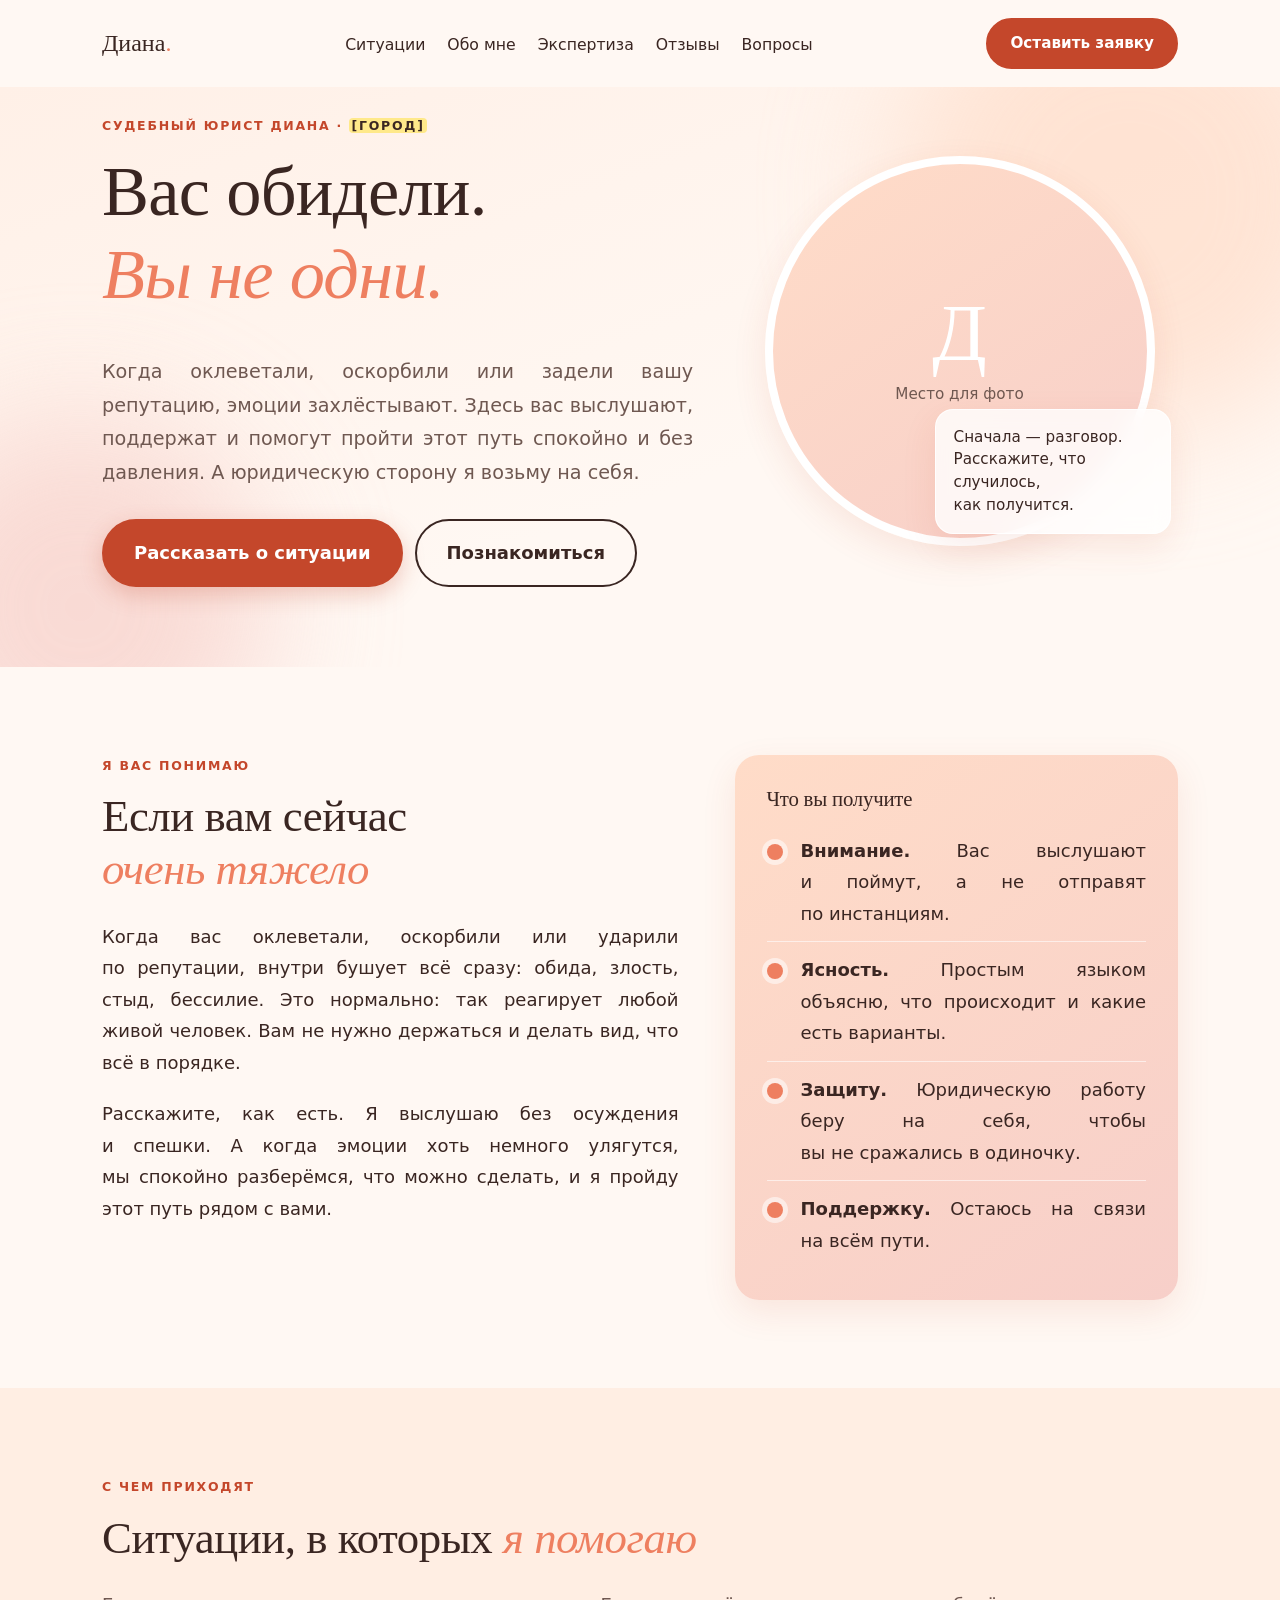
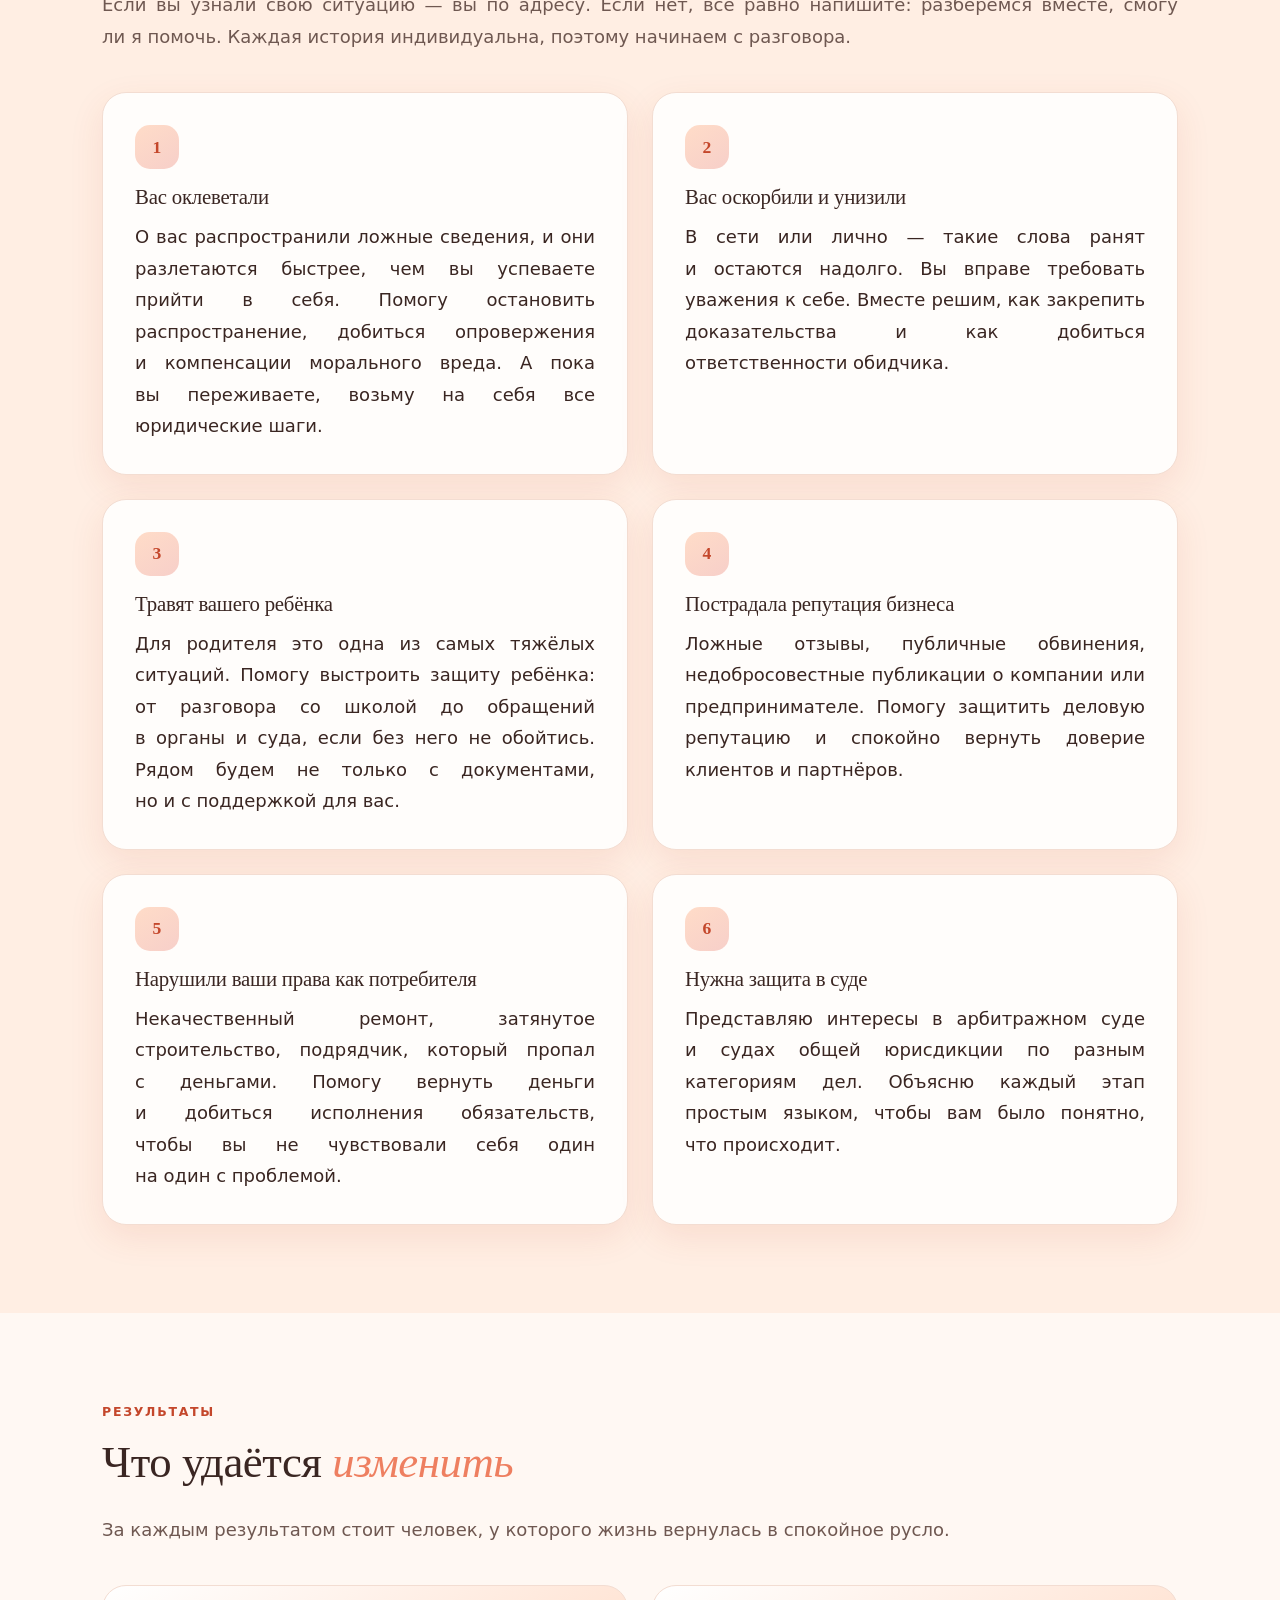
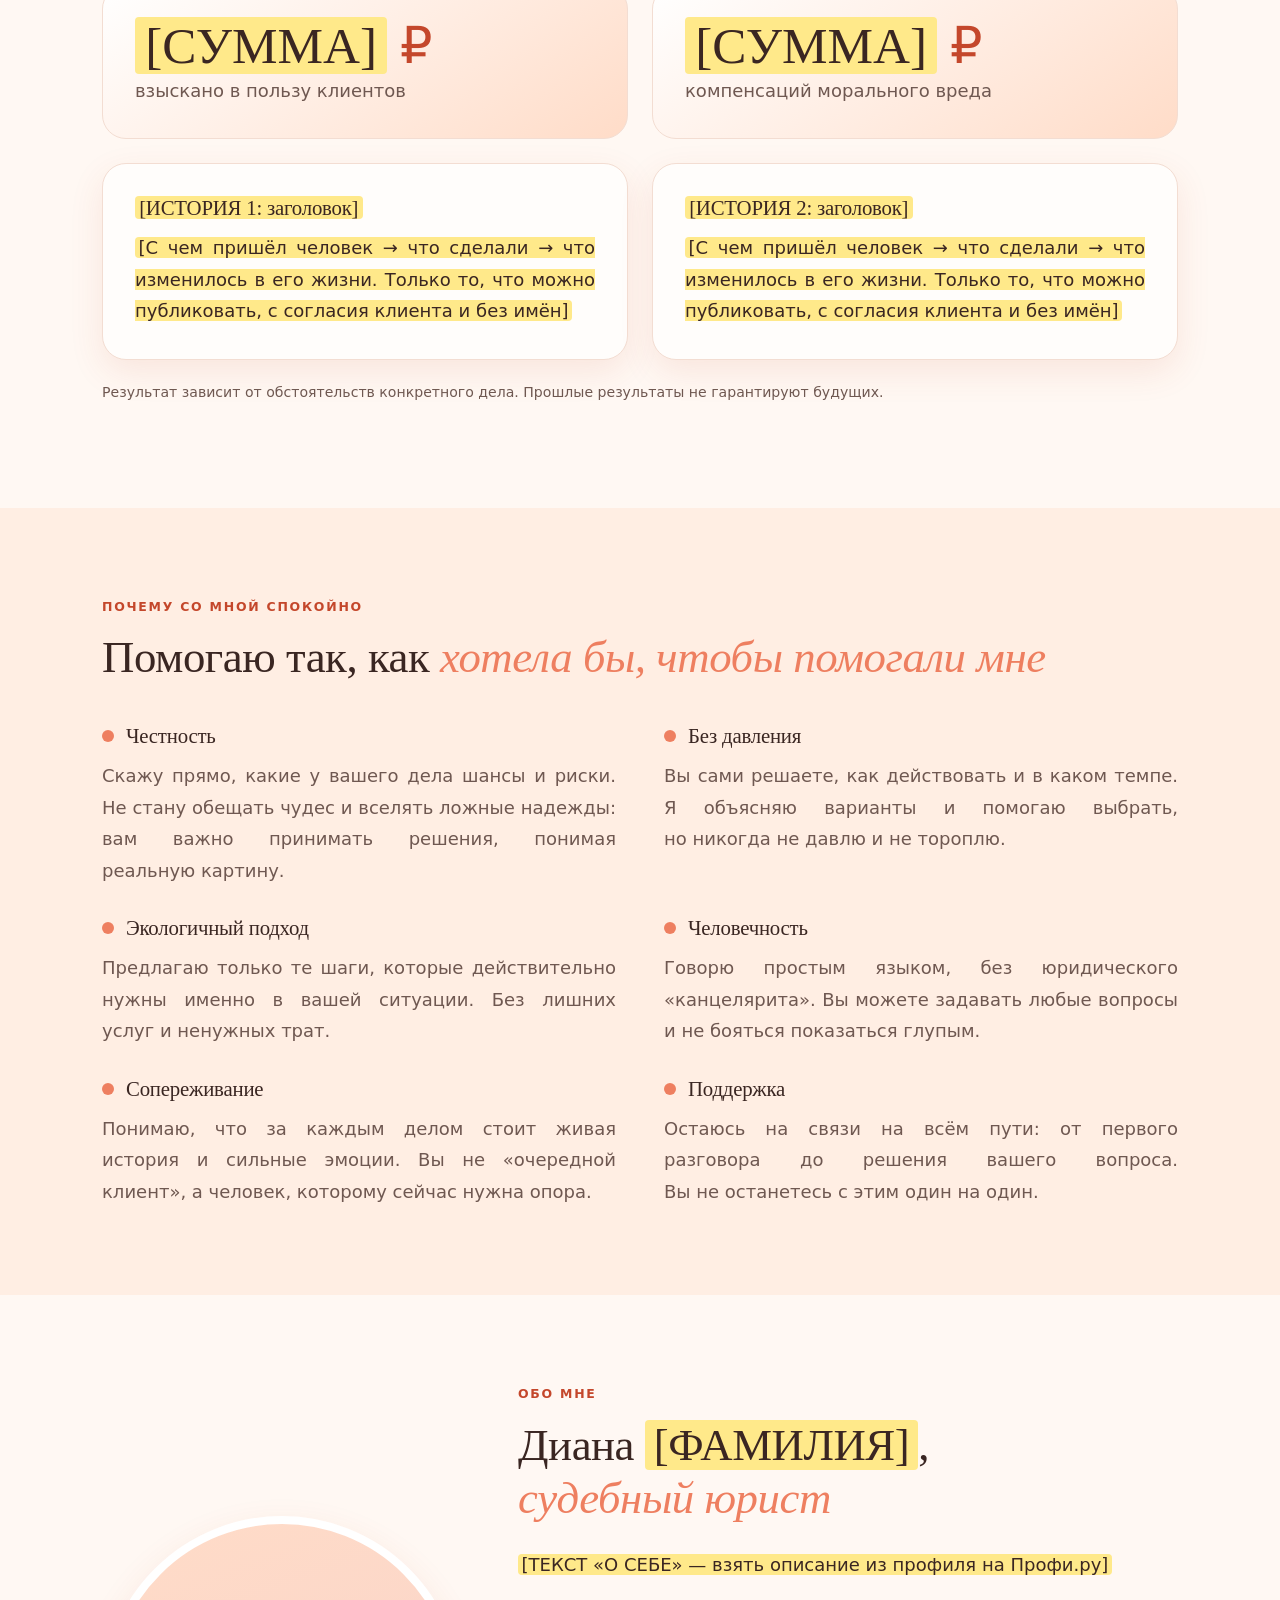
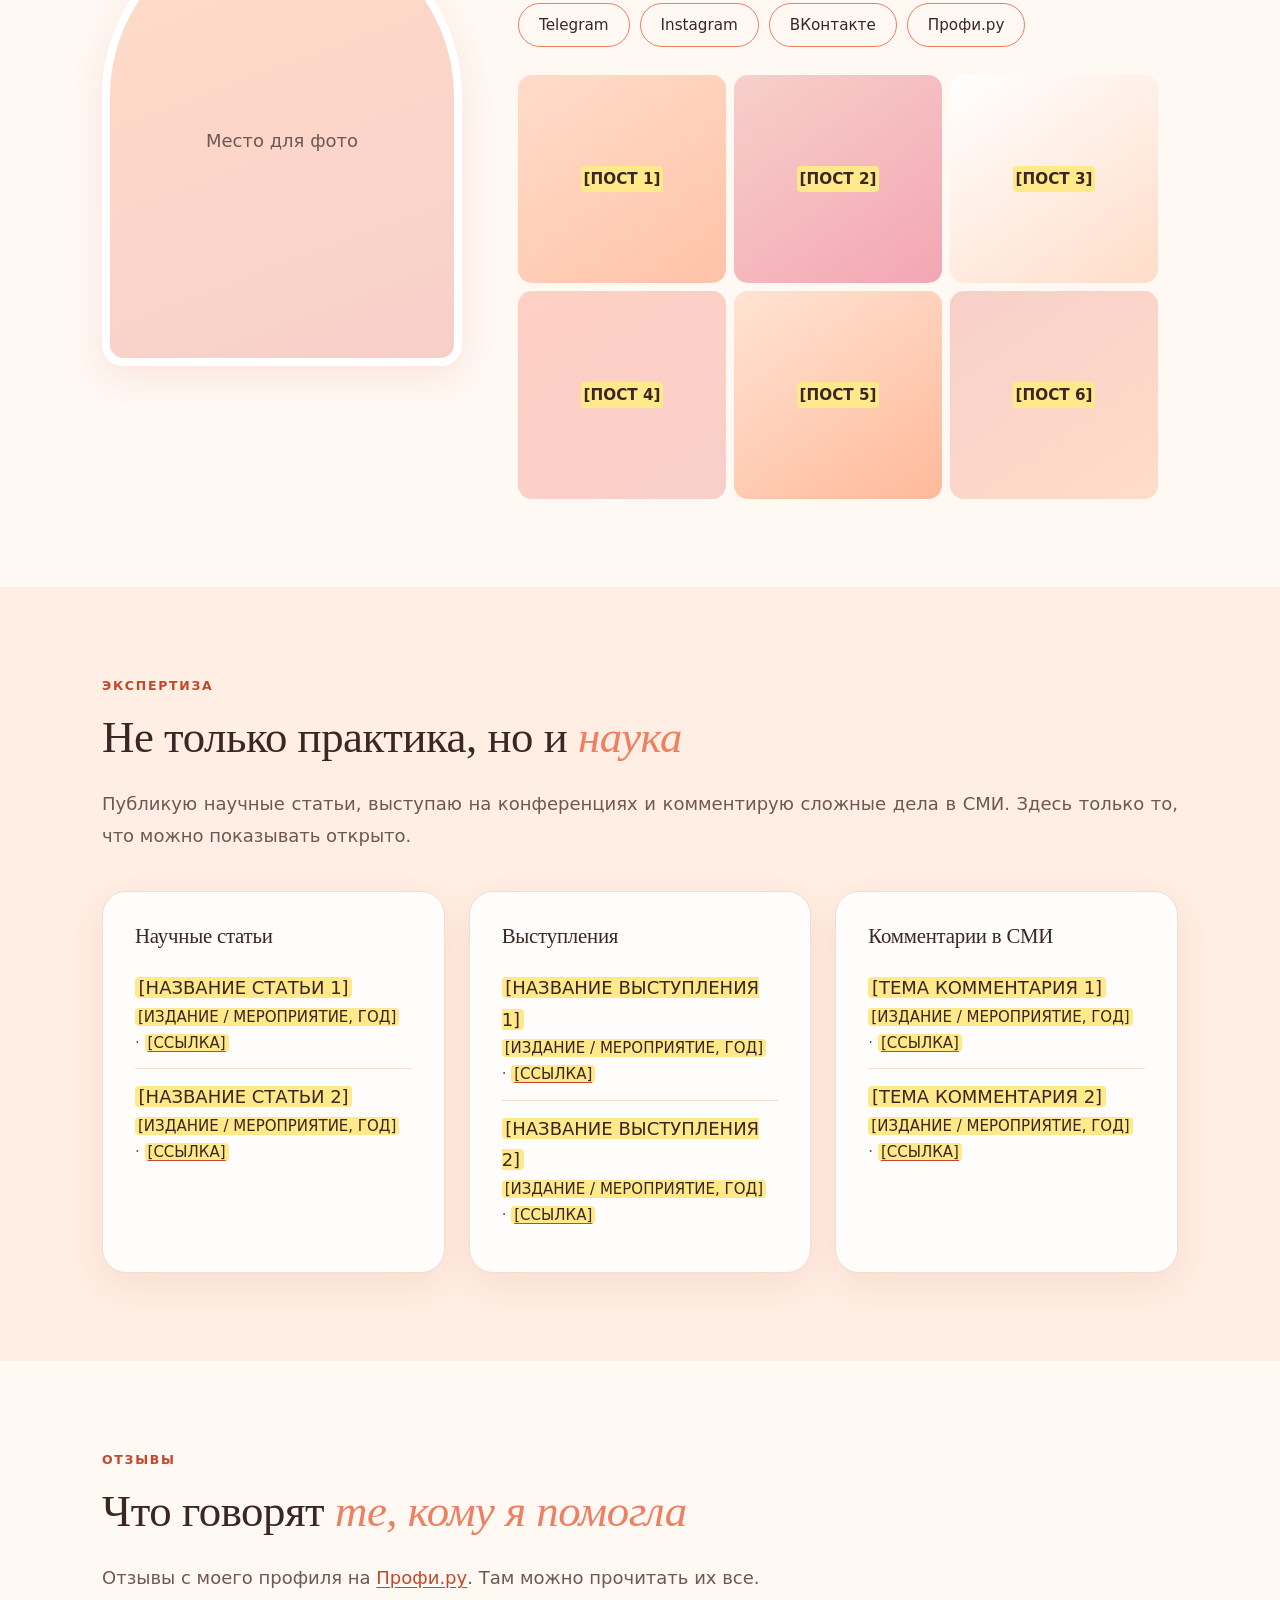
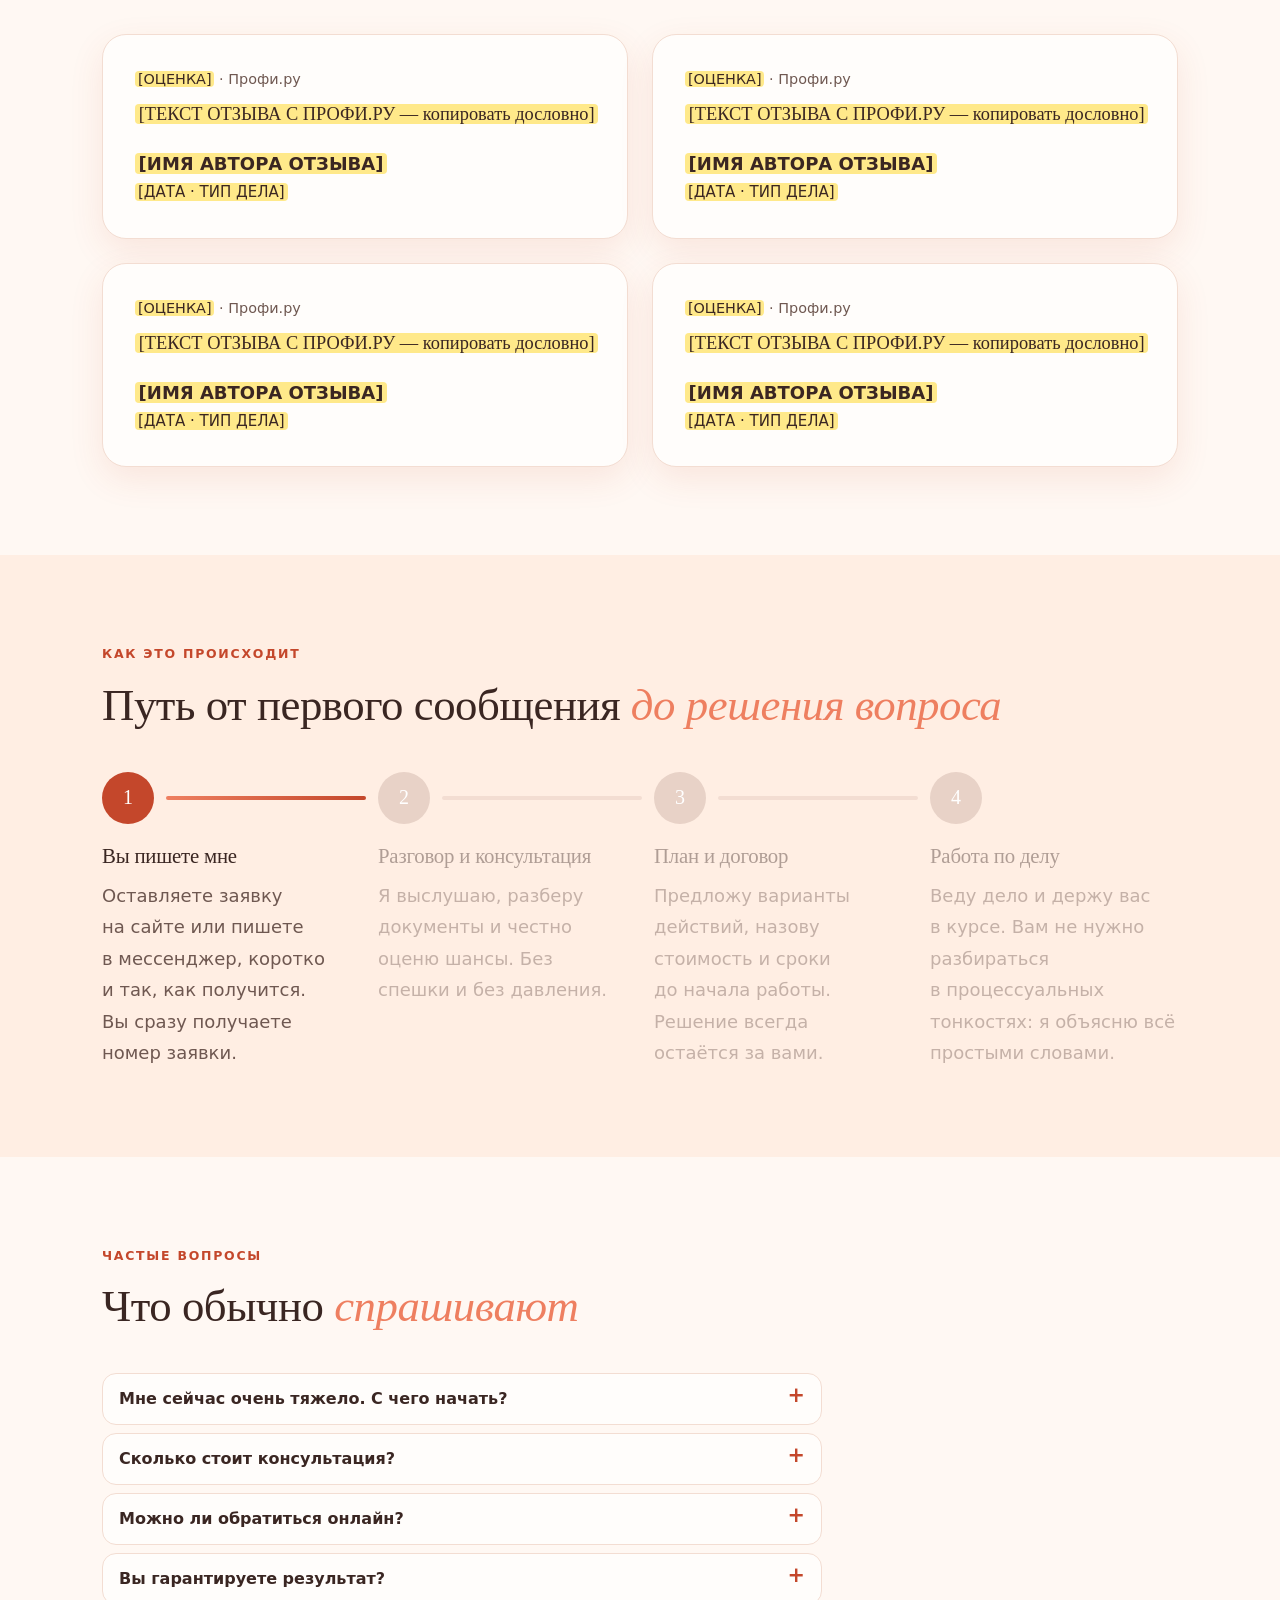
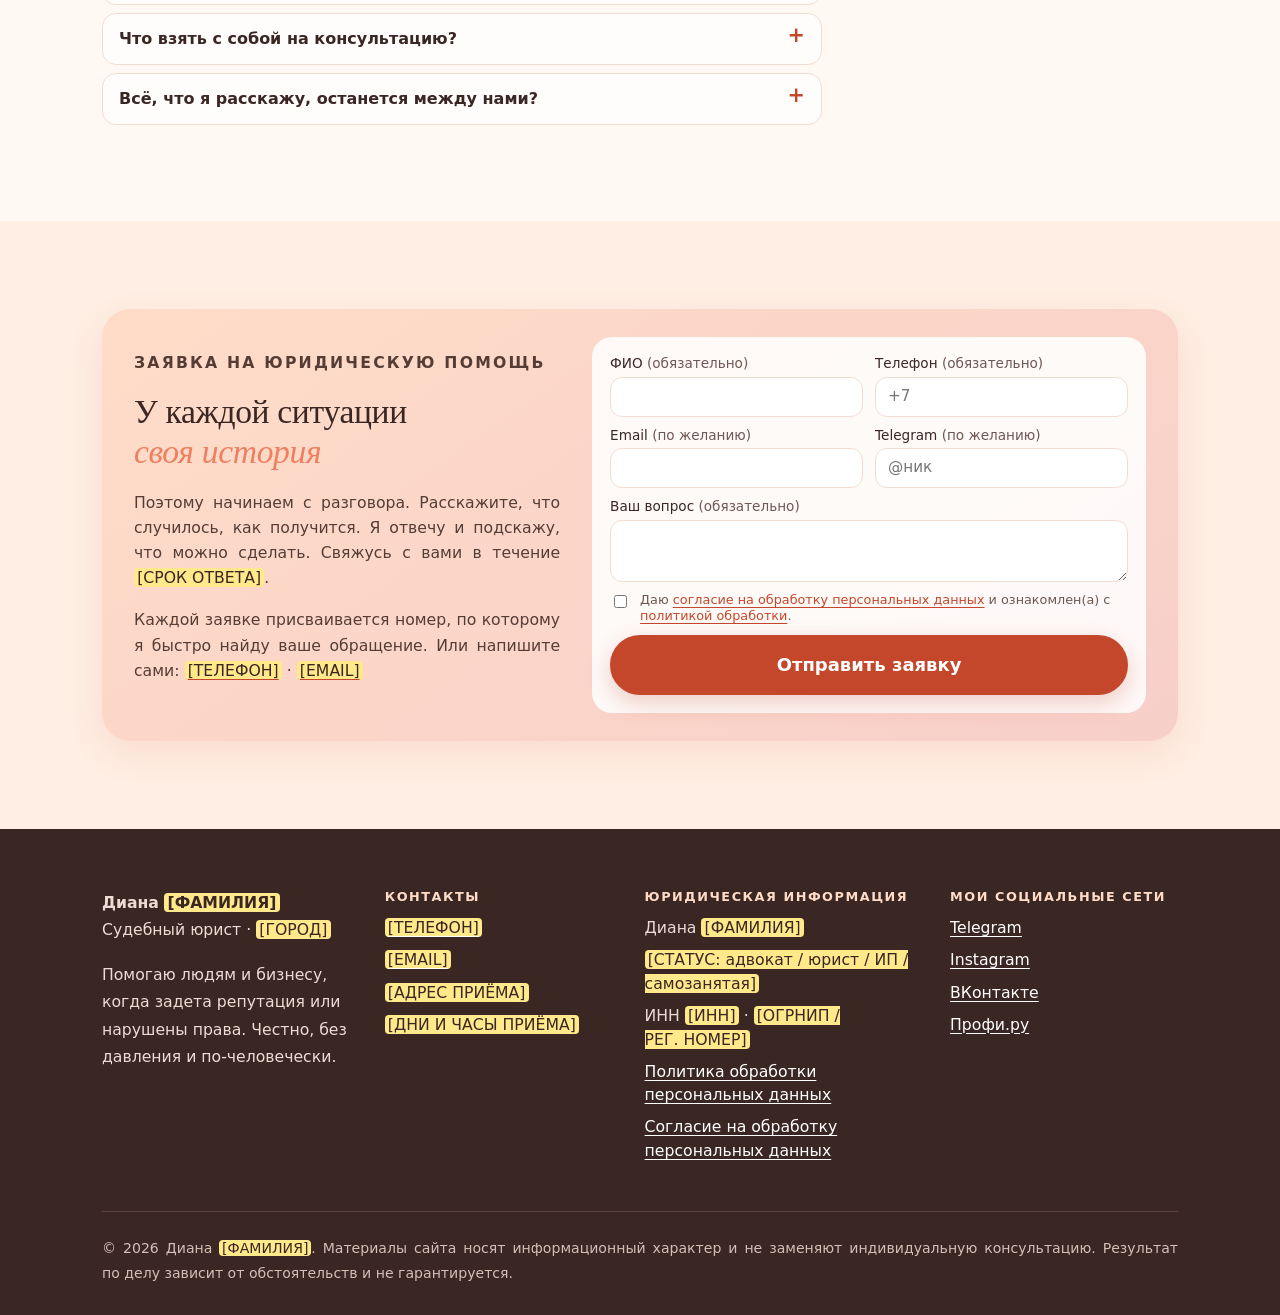
==== commit b26c2911: "Анимированный путь клиента, компактные FAQ и заявка, мобильная версия, новый подвал Шаги «Как это пр" ====
--- a/index.html
+++ b/index.html
@@ -3,6 +3,7 @@
 <head>
   <meta charset="utf-8">
   <meta name="viewport" content="width=device-width, initial-scale=1">
+  <meta name="theme-color" content="#fff8f3">
   <title>Диана — судебный юрист: поддержка и защита при клевете, травле, оскорблениях</title>
   <meta name="description" content="Судебный юрист Диана: защита при клевете, оскорблениях и травле, деловая репутация, права потребителей, арбитраж и суды общей юрисдикции. Поддержка и честная оценка шансов.">
   <!-- ЧЕРНОВИК: удалить строку ниже перед запуском сайта на домене (см. AGENTS.md, раздел «Запуск») -->
@@ -257,11 +258,11 @@
           <p class="kicker">Как это происходит</p>
           <h2>Путь от первого сообщения <em>до решения вопроса</em></h2>
         </div>
-        <ol class="steps">
-          <li class="reveal" style="--d:0s"><h3>Вы пишете мне</h3><p>Оставляете заявку на сайте или пишете в мессенджер, коротко и так, как получится. Вы сразу получаете номер заявки.</p></li>
-          <li class="reveal" style="--d:0.08s"><h3>Разговор и консультация</h3><p>Я выслушаю, разберу документы и честно оценю шансы. Без спешки и без давления.</p></li>
-          <li class="reveal" style="--d:0.16s"><h3>План и договор</h3><p>Предложу варианты действий, назову стоимость и сроки до начала работы. Решение всегда остаётся за вами.</p></li>
-          <li class="reveal" style="--d:0.24s"><h3>Работа по делу</h3><p>Веду дело и держу вас в курсе. Вам не нужно разбираться в процессуальных тонкостях: я объясню всё простыми словами.</p></li>
+        <ol class="steps reveal" style="--d:0s">
+          <li><span class="track"><span class="fill"></span></span><h3>Вы пишете мне</h3><p>Оставляете заявку на сайте или пишете в мессенджер, коротко и так, как получится. Вы сразу получаете номер заявки.</p></li>
+          <li><span class="track"><span class="fill"></span></span><h3>Разговор и консультация</h3><p>Я выслушаю, разберу документы и честно оценю шансы. Без спешки и без давления.</p></li>
+          <li><span class="track"><span class="fill"></span></span><h3>План и договор</h3><p>Предложу варианты действий, назову стоимость и сроки до начала работы. Решение всегда остаётся за вами.</p></li>
+          <li><h3>Работа по делу <span class="ready">Готово</span></h3><p>Веду дело и держу вас в курсе. Вам не нужно разбираться в процессуальных тонкостях: я объясню всё простыми словами.</p></li>
         </ol>
       </div>
     </section>
@@ -305,22 +306,22 @@
       <div class="wrap">
         <div class="cta-box reveal" style="--d:0s">
           <div>
-            <p class="kicker">Заявка на юридическую помощь</p>
+            <p class="kicker hide-sm">Заявка на юридическую помощь</p>
             <h2>У каждой ситуации <em>своя история</em></h2>
             <p>Поэтому начинаем с разговора. Расскажите, что случилось, как получится. Я отвечу и подскажу, что можно сделать. Свяжусь с вами в течение <mark class="ph">[СРОК ОТВЕТА]</mark>.</p>
-            <p>Каждой заявке присваивается номер, по которому я быстро найду ваше обращение. Или напишите сами: <a href="tel:+7XXXXXXXXXX"><mark class="ph">[ТЕЛЕФОН]</mark></a> · <a href="mailto:email@example.com"><mark class="ph">[EMAIL]</mark></a></p>
+            <p class="hide-sm">Каждой заявке присваивается номер, по которому я быстро найду ваше обращение. Или напишите сами: <a href="tel:+7XXXXXXXXXX"><mark class="ph">[ТЕЛЕФОН]</mark></a> · <a href="mailto:email@example.com"><mark class="ph">[EMAIL]</mark></a></p>
           </div>
           <form class="lead-form" id="lead-form" method="post" action="/api/lead" novalidate>
-            <label><span>ФИО <span class="opt">(обязательно)</span></span><input type="text" name="fio" required autocomplete="name"></label>
-            <label><span>Телефон <span class="opt">(обязательно)</span></span><input type="tel" name="phone" required autocomplete="tel" inputmode="tel" placeholder="+7"></label>
-            <label><span>Электронная почта <span class="opt">(по желанию)</span></span><input type="email" name="email" autocomplete="email"></label>
-            <label><span>Ник в Telegram <span class="opt">(по желанию)</span></span><input type="text" name="telegram" autocomplete="off" placeholder="@nickname"></label>
-            <label><span>По какому вопросу обращаетесь <span class="opt">(обязательно)</span></span><textarea name="message" rows="5" required></textarea></label>
+            <label class="wide-sm"><span>ФИО <span class="opt">(обязательно)</span></span><input type="text" name="fio" required autocomplete="name"></label>
+            <label class="wide-sm"><span>Телефон <span class="opt">(обязательно)</span></span><input type="tel" name="phone" required autocomplete="tel" inputmode="tel" placeholder="+7"></label>
+            <label class="half"><span>Email <span class="opt">(по желанию)</span></span><input type="email" name="email" autocomplete="email"></label>
+            <label class="half"><span>Telegram <span class="opt">(по желанию)</span></span><input type="text" name="telegram" autocomplete="off" placeholder="@ник"></label>
+            <label class="full"><span>Ваш вопрос <span class="opt">(обязательно)</span></span><textarea name="message" rows="2" required></textarea></label>
             <input class="hp" type="text" name="website" tabindex="-1" autocomplete="off" aria-hidden="true">
-            <label class="consent"><input type="checkbox" name="consent" required><span>Даю <a href="#consent">согласие на обработку персональных данных</a> и ознакомлен(а) с <a href="#policy">политикой обработки</a>.</span></label>
-            <button class="btn btn-block" type="submit">Отправить заявку</button>
-            <p class="form-status" role="status" aria-live="polite"></p>
-            <noscript><p>Для отправки формы нужен JavaScript. Напишите или позвоните: <a href="tel:+7XXXXXXXXXX"><mark class="ph">[ТЕЛЕФОН]</mark></a></p></noscript>
+            <label class="consent full"><input type="checkbox" name="consent" required><span>Даю <a href="https://example.com/consent">согласие на обработку персональных данных</a> и ознакомлен(а) с <a href="https://example.com/policy">политикой обработки</a>.</span></label>
+            <button class="btn btn-block full" type="submit">Отправить заявку</button>
+            <p class="form-status full" role="status" aria-live="polite"></p>
+            <noscript><p class="full">Для отправки формы нужен JavaScript. Напишите или позвоните: <a href="tel:+7XXXXXXXXXX"><mark class="ph">[ТЕЛЕФОН]</mark></a></p></noscript>
             <div class="success" role="status">
               <svg viewBox="0 0 100 100" aria-hidden="true"><circle class="ring" cx="50" cy="50" r="46"/><path class="tick" d="M30 52l14 14 27-30"/></svg>
               <h3>Заявка принята в работу</h3>
@@ -350,8 +351,18 @@
             <li><mark class="ph">[ДНИ И ЧАСЫ ПРИЁМА]</mark></li>
           </ul>
         </div>
+        <div id="legal">
+          <h3>Юридическая информация</h3>
+          <ul>
+            <li>Диана <mark class="ph">[ФАМИЛИЯ]</mark></li>
+            <li><mark class="ph">[СТАТУС: адвокат / юрист / ИП / самозанятая]</mark></li>
+            <li>ИНН <mark class="ph">[ИНН]</mark> · <mark class="ph">[ОГРНИП / РЕГ. НОМЕР]</mark></li>
+            <li><a href="https://example.com/policy">Политика обработки персональных данных</a></li>
+            <li><a href="https://example.com/consent">Согласие на обработку персональных данных</a></li>
+          </ul>
+        </div>
         <div>
-          <h3>Я в соцсетях</h3>
+          <h3>Мои социальные сети</h3>
           <ul>
             <li><a href="https://t.me/USERNAME">Telegram</a></li>
             <li><a href="https://instagram.com/USERNAME">Instagram</a></li>
@@ -361,20 +372,10 @@
         </div>
       </div>
 
-      <div class="legal" id="legal">
-        <h3>Юридическая информация</h3>
-        <p>Диана <mark class="ph">[ФАМИЛИЯ]</mark> · <mark class="ph">[СТАТУС: адвокат / юрист / ИП / самозанятая]</mark> · ИНН <mark class="ph">[ИНН]</mark> · <mark class="ph">[ОГРНИП / РЕГ. НОМЕР]</mark> · <mark class="ph">[АДРЕС]</mark></p>
-        <details id="policy">
-          <summary>Политика обработки персональных данных</summary>
-          <p><mark class="ph">[ВСТАВИТЬ ГОТОВЫЙ ТЕКСТ ПОЛИТИКИ ОТ ВЛАДЕЛИЦЫ САЙТА — не сочинять и не править самостоятельно]</mark></p>
-        </details>
-        <details id="consent">
-          <summary>Согласие на обработку персональных данных</summary>
-          <p><mark class="ph">[ВСТАВИТЬ ГОТОВЫЙ ТЕКСТ СОГЛАСИЯ ОТ ВЛАДЕЛИЦЫ САЙТА — не сочинять и не править самостоятельно]</mark></p>
-        </details>
-        <p>© 2026 Диана <mark class="ph">[ФАМИЛИЯ]</mark>. Материалы сайта носят информационный характер и не заменяют индивидуальную консультацию. Результат по делу зависит от обстоятельств и не гарантируется.</p>
-      </div>
+      <p class="copy">© 2026 Диана <mark class="ph">[ФАМИЛИЯ]</mark>. Материалы сайта носят информационный характер и не заменяют индивидуальную консультацию. Результат по делу зависит от обстоятельств и не гарантируется.</p>
     </div>
   </footer>
+
+  <a class="sticky-cta" href="#consult">Оставить заявку</a>
 </body>
 </html>
--- a/css/style.css
+++ b/css/style.css
@@ -154,14 +154,25 @@
 .review .who { margin: auto 0 0; font-weight: 600; text-align: left; }
 .review .who small { display: block; color: var(--muted); font-weight: 400; }
 
-/* Путь клиента */
-.steps { list-style: none; counter-reset: step; padding: 0; max-width: 860px; }
-.steps li { counter-increment: step; position: relative; padding: 0 0 30px 72px; }
-.steps li:last-child { padding-bottom: 0; }
-.steps li::before { content: counter(step); position: absolute; left: 0; top: 0; display: grid; place-items: center; width: 48px; height: 48px; border-radius: 50%; background: var(--coral); color: #fff; font: 500 1.2rem var(--serif); }
-.steps li::after { content: ""; position: absolute; left: 23px; top: 54px; bottom: 6px; width: 2px; background: var(--line); }
-.steps li:last-child::after { display: none; }
-.steps p { color: var(--muted); margin: 0; }
+/* Путь клиента: шаги загораются по очереди (по 5 секунд), линия заполняется как индикатор загрузки */
+.steps { list-style: none; counter-reset: step; padding: 0; margin: 0; display: grid; grid-template-columns: repeat(4, 1fr); gap: 28px; }
+.steps li { counter-increment: step; position: relative; padding-top: 72px; }
+.steps li::before {
+  content: counter(step); position: absolute; left: 0; top: 0; display: grid; place-items: center; width: 52px; height: 52px; border-radius: 50%;
+  background: var(--coral); color: #fff; font: 500 1.25rem var(--serif); transition: background .6s, box-shadow .6s, transform .6s;
+}
+.steps h3, .steps p { transition: opacity .6s; }
+.steps p { color: var(--muted); margin: 0; text-align: left; }
+.track { position: absolute; top: 24px; left: 64px; right: -16px; height: 4px; border-radius: 4px; background: var(--line); overflow: hidden; }
+.fill { display: block; height: 100%; width: 0; background: linear-gradient(90deg, var(--coral-soft), var(--coral)); }
+.js .steps li:not(.lit)::before { background: #e8d2c7; }
+.js .steps li:not(.lit) h3, .js .steps li:not(.lit) p { opacity: .4; }
+.steps li.run .fill { width: 100%; transition: width 5s linear; }
+html:not(.js) .fill { width: 100%; }
+.ready { display: inline-block; margin-left: 8px; padding: 3px 12px; border-radius: 999px; background: var(--coral); color: #fff; font: 700 .72rem var(--sans); letter-spacing: .1em; text-transform: uppercase; vertical-align: middle; opacity: 0; transition: opacity .6s; }
+.steps li.final .ready, html:not(.js) .ready { opacity: 1; }
+.steps li.final::before { content: "\2713"; transform: scale(1.12); background: linear-gradient(145deg, var(--coral-soft), var(--coral)); box-shadow: 0 0 0 7px rgba(238, 127, 96, .25), 0 0 30px rgba(238, 127, 96, .65); animation: glow 2.2s ease-in-out infinite alternate; }
+@keyframes glow { to { box-shadow: 0 0 0 11px rgba(238, 127, 96, .12), 0 0 42px rgba(238, 127, 96, .8); } }
 
 /* Сетка как в соцсетях */
 .tiles { display: grid; grid-template-columns: repeat(3, 1fr); gap: 8px; max-width: 640px; margin-top: 28px; }
@@ -174,36 +185,41 @@
 .tile:nth-child(6n+5) { background: linear-gradient(145deg, #ffe3d3, #ffb99a); }
 .tile:nth-child(6n) { background: linear-gradient(145deg, var(--pink), var(--peach)); }
 
-/* Частые вопросы и раскрывающиеся документы */
-.faq { max-width: 860px; }
-details { background: var(--card); border: 1px solid var(--line); border-radius: 18px; margin-bottom: 12px; padding: 4px 24px; }
-summary { cursor: pointer; font-weight: 600; padding: 16px 0; list-style: none; display: flex; justify-content: space-between; gap: 16px; text-align: left; }
+/* Частые вопросы */
+.faq { max-width: 720px; }
+details { background: var(--card); border: 1px solid var(--line); border-radius: 14px; margin-bottom: 8px; padding: 0 16px; }
+summary { cursor: pointer; font-weight: 600; font-size: 1rem; padding: 11px 0; list-style: none; display: flex; justify-content: space-between; gap: 14px; text-align: left; }
 summary::-webkit-details-marker { display: none; }
-summary::after { content: "+"; color: var(--coral); font-size: 1.5rem; line-height: 1; transition: transform .25s; }
+summary::after { content: "+"; color: var(--coral); font-size: 1.3rem; line-height: 1; transition: transform .25s; }
 details[open] summary::after { transform: rotate(45deg); }
-details p { color: var(--muted); }
-
-/* Заявка */
-.cta-box { display: grid; grid-template-columns: 1fr 1.1fr; gap: 48px; align-items: start; padding: 52px; border-radius: 32px; background: linear-gradient(145deg, var(--peach), var(--pink)); box-shadow: var(--shadow); }
-.cta-box p { color: #553d36; }
-.lead-form { display: grid; gap: 16px; background: rgba(255, 255, 255, .88); padding: 30px; border-radius: var(--radius); }
-.lead-form label { display: grid; gap: 6px; font-weight: 500; font-size: .95rem; }
+details p { color: var(--muted); font-size: .98rem; line-height: 1.6; }
+
+/* Заявка (компактная: помещается на одном экране) */
+.cta-box { display: grid; grid-template-columns: 1fr 1.3fr; gap: 32px; align-items: center; padding: 28px 32px; border-radius: 28px; background: linear-gradient(145deg, var(--peach), var(--pink)); box-shadow: var(--shadow); }
+.cta-box h2 { font-size: clamp(1.6rem, 3vw, 2.1rem); }
+.cta-box p { color: #553d36; font-size: .98rem; line-height: 1.6; }
+.lead-form { display: grid; grid-template-columns: 1fr 1fr; gap: 10px 12px; background: rgba(255, 255, 255, .88); padding: 18px; border-radius: 20px; }
+.lead-form .full { grid-column: 1 / -1; }
+.lead-form label { display: grid; gap: 4px; font-weight: 500; font-size: .85rem; line-height: 1.3; }
 .lead-form .opt { font-weight: 400; color: var(--muted); }
 .lead-form input[type="text"], .lead-form input[type="tel"], .lead-form input[type="email"], .lead-form textarea {
-  font: inherit; padding: 13px 16px; border-radius: 14px; border: 1.5px solid var(--line); background: #fff; color: var(--ink); width: 100%;
-}
+  font: inherit; font-size: .95rem; padding: 9px 12px; border-radius: 12px; border: 1.5px solid var(--line); background: #fff; color: var(--ink); width: 100%;
+}
+.lead-form textarea { resize: vertical; min-height: 62px; }
 .lead-form input:focus, .lead-form textarea:focus { outline: 3px solid var(--coral-soft); outline-offset: 1px; border-color: transparent; }
 .lead-form [aria-invalid="true"] { border-color: #b3321a; }
-.lead-form .consent { display: flex; gap: 12px; align-items: flex-start; font-weight: 400; font-size: .88rem; color: var(--muted); }
-.lead-form .consent input { margin-top: 5px; flex: none; }
+.lead-form .consent { display: flex; gap: 10px; align-items: flex-start; font-weight: 400; font-size: .8rem; color: var(--muted); }
+.lead-form .consent input { margin-top: 3px; flex: none; }
 .lead-form .consent span { text-align: left; }
+.lead-form .btn { padding: 12px 24px; }
 .hp { position: absolute; left: -9999px; }
-.form-status { margin: 0; font-size: .95rem; min-height: 1.4em; text-align: left; }
+.form-status { margin: 0; font-size: .88rem; min-height: 0; text-align: left; }
+.form-status:empty { display: none; }
 .form-status.err { color: #a12a14; }
 
 /* Заявка принята */
 .success { display: none; text-align: center; padding: 20px 6px; }
-.lead-form.done .success { display: block; animation: rise .6s ease both; }
+.lead-form.done .success { display: block; grid-column: 1 / -1; animation: rise .6s ease both; }
 .lead-form.done > :not(.success) { display: none; }
 .success svg { width: 96px; height: 96px; margin-bottom: 8px; }
 .success .ring { stroke: var(--coral-soft); stroke-width: 4; fill: #fff; stroke-dasharray: 289; stroke-dashoffset: 289; animation: draw .7s ease forwards; }
@@ -216,20 +232,18 @@
 @keyframes pop { from { opacity: 0; transform: scale(.85); } to { opacity: 1; transform: none; } }
 
 /* Подвал */
-.site-footer { background: #3a2622; color: #ecdcd4; padding: 64px 0 30px; font-size: .98rem; }
+.site-footer { background: #3a2622; color: #ecdcd4; padding: 60px 0 30px; font-size: .98rem; }
 .site-footer a { color: #fff; }
 .site-footer a:hover { color: var(--peach); }
-.foot { display: grid; grid-template-columns: 1.3fr 1fr 1fr; gap: 36px; }
+.foot { display: grid; grid-template-columns: 1.1fr 1fr 1.2fr 1fr; gap: 32px; }
 .foot h3 { font: 700 .8rem var(--sans); text-transform: uppercase; letter-spacing: .12em; color: var(--peach); margin-bottom: 1em; }
 .foot ul { list-style: none; padding: 0; margin: 0; }
-.foot li { margin-bottom: .55em; text-align: left; }
+.foot li { margin-bottom: .55em; text-align: left; line-height: 1.5; }
 .foot p { text-align: left; }
-.legal { margin-top: 40px; padding-top: 28px; border-top: 1px solid #5a443d; font-size: .9rem; color: #d3bfb6; }
-.legal h3 { font: 700 .8rem var(--sans); text-transform: uppercase; letter-spacing: .12em; color: var(--peach); margin-bottom: 1em; }
-.legal details { background: rgba(255, 255, 255, .06); border-color: #5a443d; }
-.legal summary { color: #fff; font-weight: 500; }
-.legal summary::after { color: var(--peach); }
-.legal details p { color: #d3bfb6; }
+.copy { margin: 40px 0 0; padding-top: 24px; border-top: 1px solid #5a443d; font-size: .88rem; color: #d3bfb6; }
+
+/* Кнопка записи, закреплённая внизу на телефоне */
+.sticky-cta { display: none; }
 
 /* Появление при прокрутке (включается, только если работает JavaScript) */
 .js .reveal { opacity: 0; transform: translateY(22px); transition: opacity .8s ease, transform .8s ease; transition-delay: var(--d, 0s); }
@@ -239,30 +253,71 @@
   .nav { order: 2; width: auto; }
   .header-cta { order: 3; }
 }
+@media (max-width: 1000px) {
+  .foot { grid-template-columns: 1fr 1fr; }
+}
 @media (max-width: 860px) {
   body { font-size: 17px; }
-  .hero { grid-template-columns: 1fr; padding-bottom: 60px; gap: 32px; }
-  .portrait { order: -1; width: min(78%, 300px); }
-  .portrait-card { position: relative; right: auto; bottom: auto; width: min(100%, 270px); margin: -34px auto 0; }
-  .hug, .split, .cta-box { grid-template-columns: 1fr; gap: 30px; }
-  .cta-box { padding: 28px 18px; }
-  .lead-form { padding: 22px 18px; }
-  .section { padding: 64px 0; }
-  .card { padding: 26px 22px; }
-  .foot { grid-template-columns: 1fr; }
+  .hero { grid-template-columns: 1fr; padding-bottom: 52px; gap: 28px; }
+  .portrait { width: min(72%, 270px); }
+  .portrait-card { position: relative; right: auto; bottom: auto; width: min(100%, 270px); margin: -32px auto 0; }
+  .hug, .split, .cta-box { grid-template-columns: 1fr; gap: 24px; }
+  .cta-box { padding: 22px 16px; }
+  .section { padding: 54px 0; }
+  .section-head { margin-bottom: 28px; }
+  .card { padding: 24px 20px; }
+  .hug-note { padding: 24px 20px; }
+  .photo { max-width: 280px; margin: 0 auto; }
+  /* шаги идут вертикально, линия заполняется сверху вниз */
+  .steps { grid-template-columns: 1fr; gap: 0; }
+  .steps li { padding: 0 0 30px 74px; }
+  .steps li:last-child { padding-bottom: 0; }
+  .track { top: 58px; bottom: 6px; left: 24px; right: auto; width: 4px; height: auto; }
+  .fill { width: 100%; height: 0; }
+  .steps li.run .fill { height: 100%; transition: height 5s linear; }
+  html:not(.js) .fill { height: 100%; }
 }
 @media (max-width: 600px) {
   /* на узком экране выравнивание по ширине растягивает строки, поэтому текст идёт по левому краю */
   p, li, blockquote, summary, dd { text-align: left; }
-}
-@media (max-width: 520px) {
-  .header-cta { display: none; } /* на телефоне кнопка записи есть на первом экране */
+  .wrap { padding: 0 18px; }
+  h1 { font-size: 2.3rem; }
+  h2 { font-size: 1.75rem; }
+  .lead { font-size: 1.08rem; }
+  .bar { gap: 6px; padding-top: 14px; padding-bottom: 10px; }
+  .nav { overflow-x: auto; scrollbar-width: none; margin: 0 -18px; padding: 0 18px; }
+  .nav::-webkit-scrollbar { display: none; }
+  .nav ul { flex-wrap: nowrap; gap: 4px 20px; }
+  .nav a { white-space: nowrap; padding: 8px 0; }
+  .hero-actions .btn { flex: 1 1 100%; }
+  .lead-form { gap: 8px 10px; padding: 14px; }
+  .lead-form .wide-sm { grid-column: 1 / -1; }
+  .lead-form label { font-size: .82rem; }
+  .lead-form textarea { min-height: 52px; }
+  .lead-form .consent { font-size: .76rem; }
+  .lead-form .btn { padding: 12px 20px; }
+  .lead-form input[type="text"], .lead-form input[type="tel"], .lead-form input[type="email"], .lead-form textarea { font-size: 16px; padding: 8px 12px; }
+  .foot { grid-template-columns: 1fr; gap: 26px; }
+  .site-footer { padding-bottom: 96px; }
+  .tiles { gap: 6px; }
+  .grid, .usp, .stats, .cols { gap: 16px; }
+  .hide-sm { display: none; }
+  .cta-box h2 { margin-bottom: .3em; }
+  .cta-box { gap: 14px; }
+  .header-cta { display: none; } /* на телефоне кнопка закреплена внизу экрана */
+  .sticky-cta {
+    display: block; position: fixed; left: 16px; right: 16px; bottom: calc(14px + env(safe-area-inset-bottom)); z-index: 30; text-align: center;
+    background: var(--coral); color: #fff; font-weight: 600; text-decoration: none; padding: 15px 20px; border-radius: 999px;
+    box-shadow: 0 10px 28px rgba(196, 71, 43, .4); transform: translateY(160%); transition: transform .35s ease;
+  }
+  .sticky-cta.show { transform: none; }
 }
 @media (prefers-reduced-motion: reduce) {
   html { scroll-behavior: auto; }
-  .blob, .portrait-card { animation: none; }
-  .btn, .card, .tile { transition: none; }
+  .blob, .portrait-card, .steps li.final::before { animation: none; }
+  .btn, .card, .tile, .sticky-cta { transition: none; }
   .js .reveal { opacity: 1; transform: none; transition: none; }
   .success .ring, .success .tick { animation: none; stroke-dashoffset: 0; }
   .lead-form.done .success, .ticket { animation: none; }
-}
+  .steps li.run .fill { transition: none; }
+}
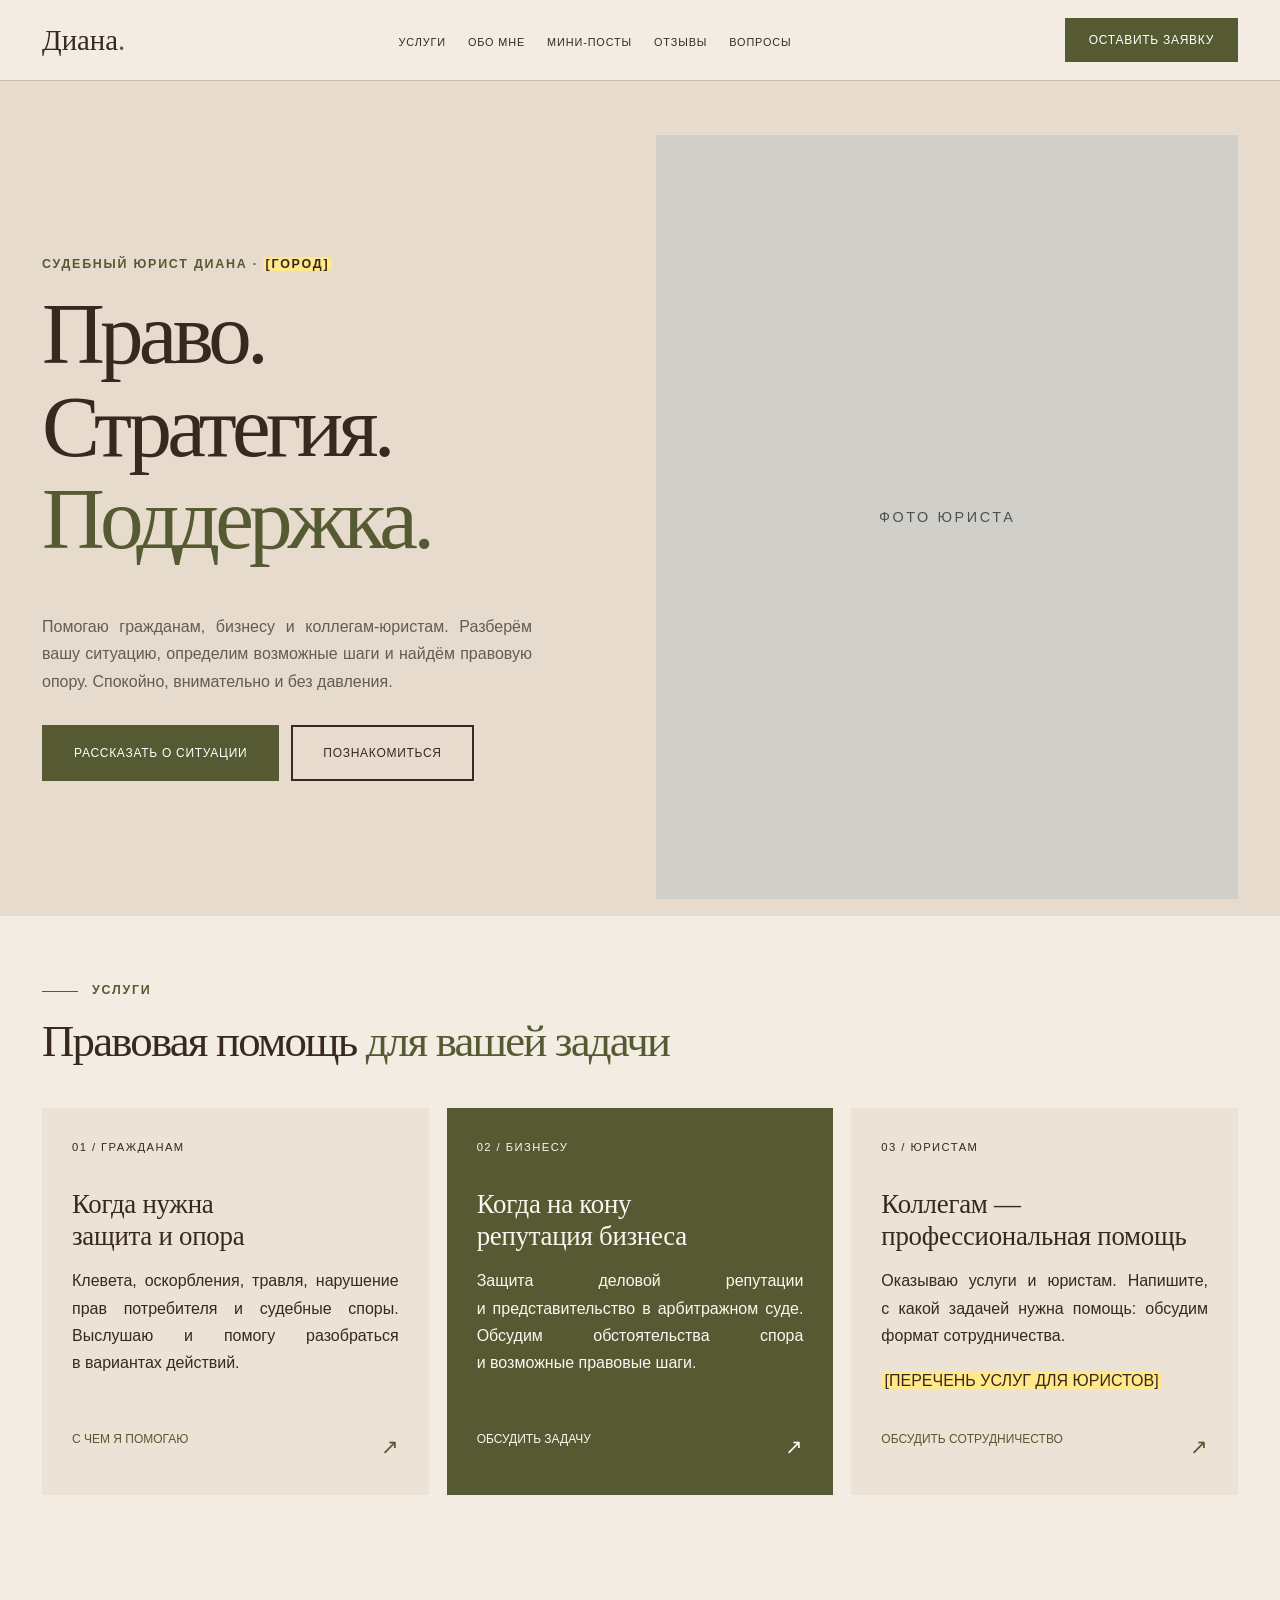
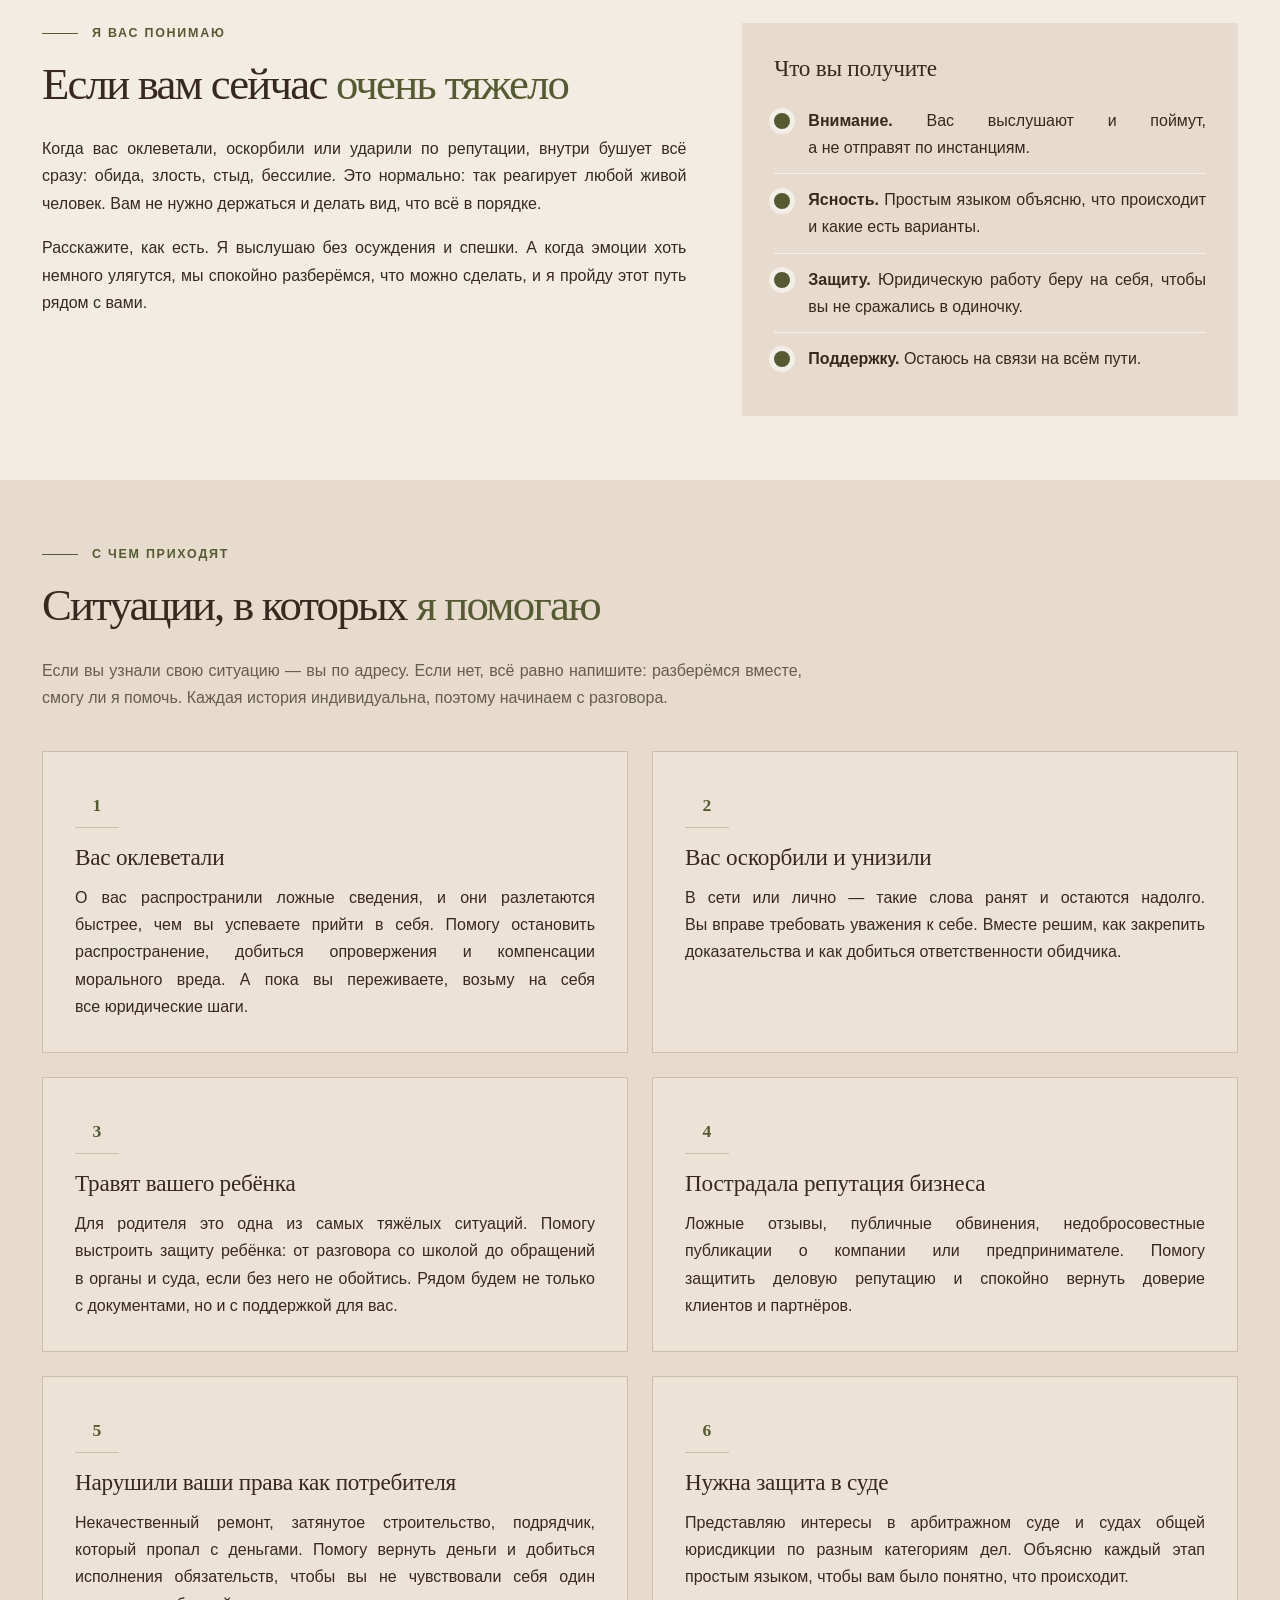
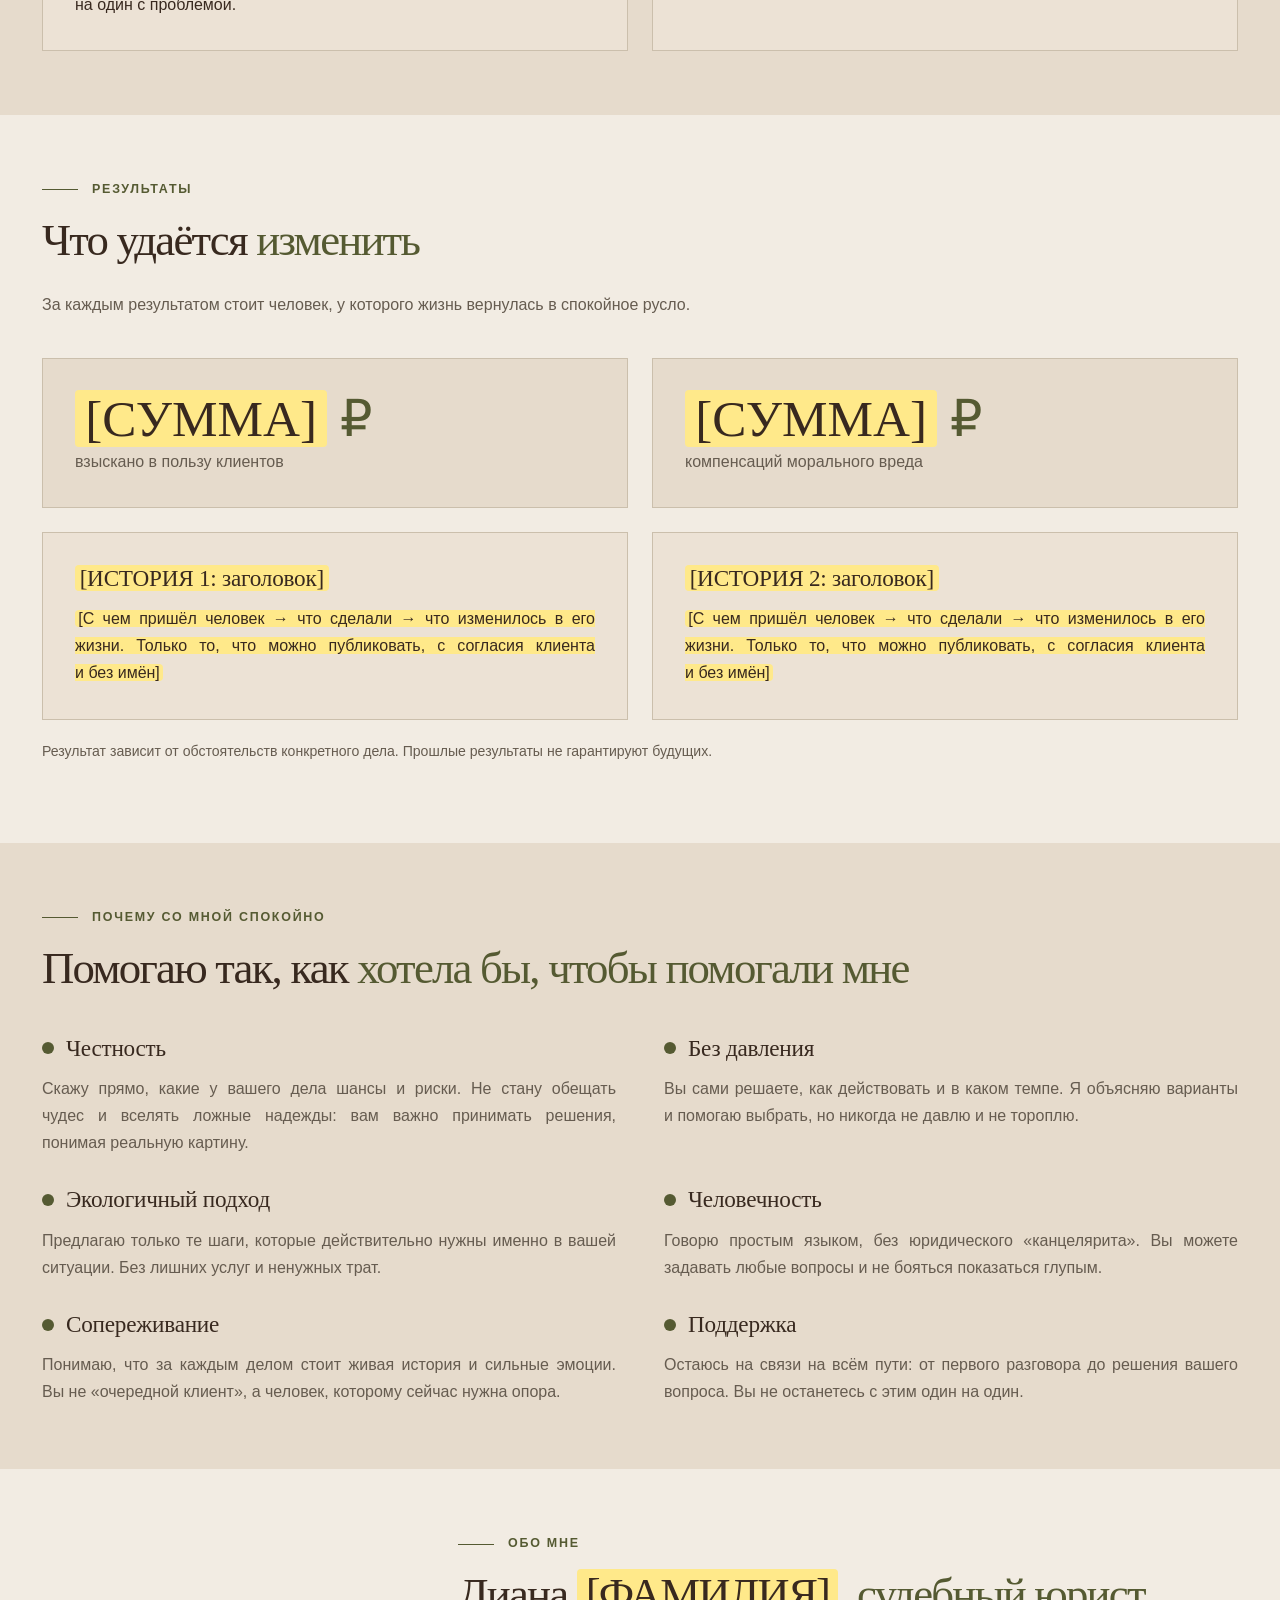
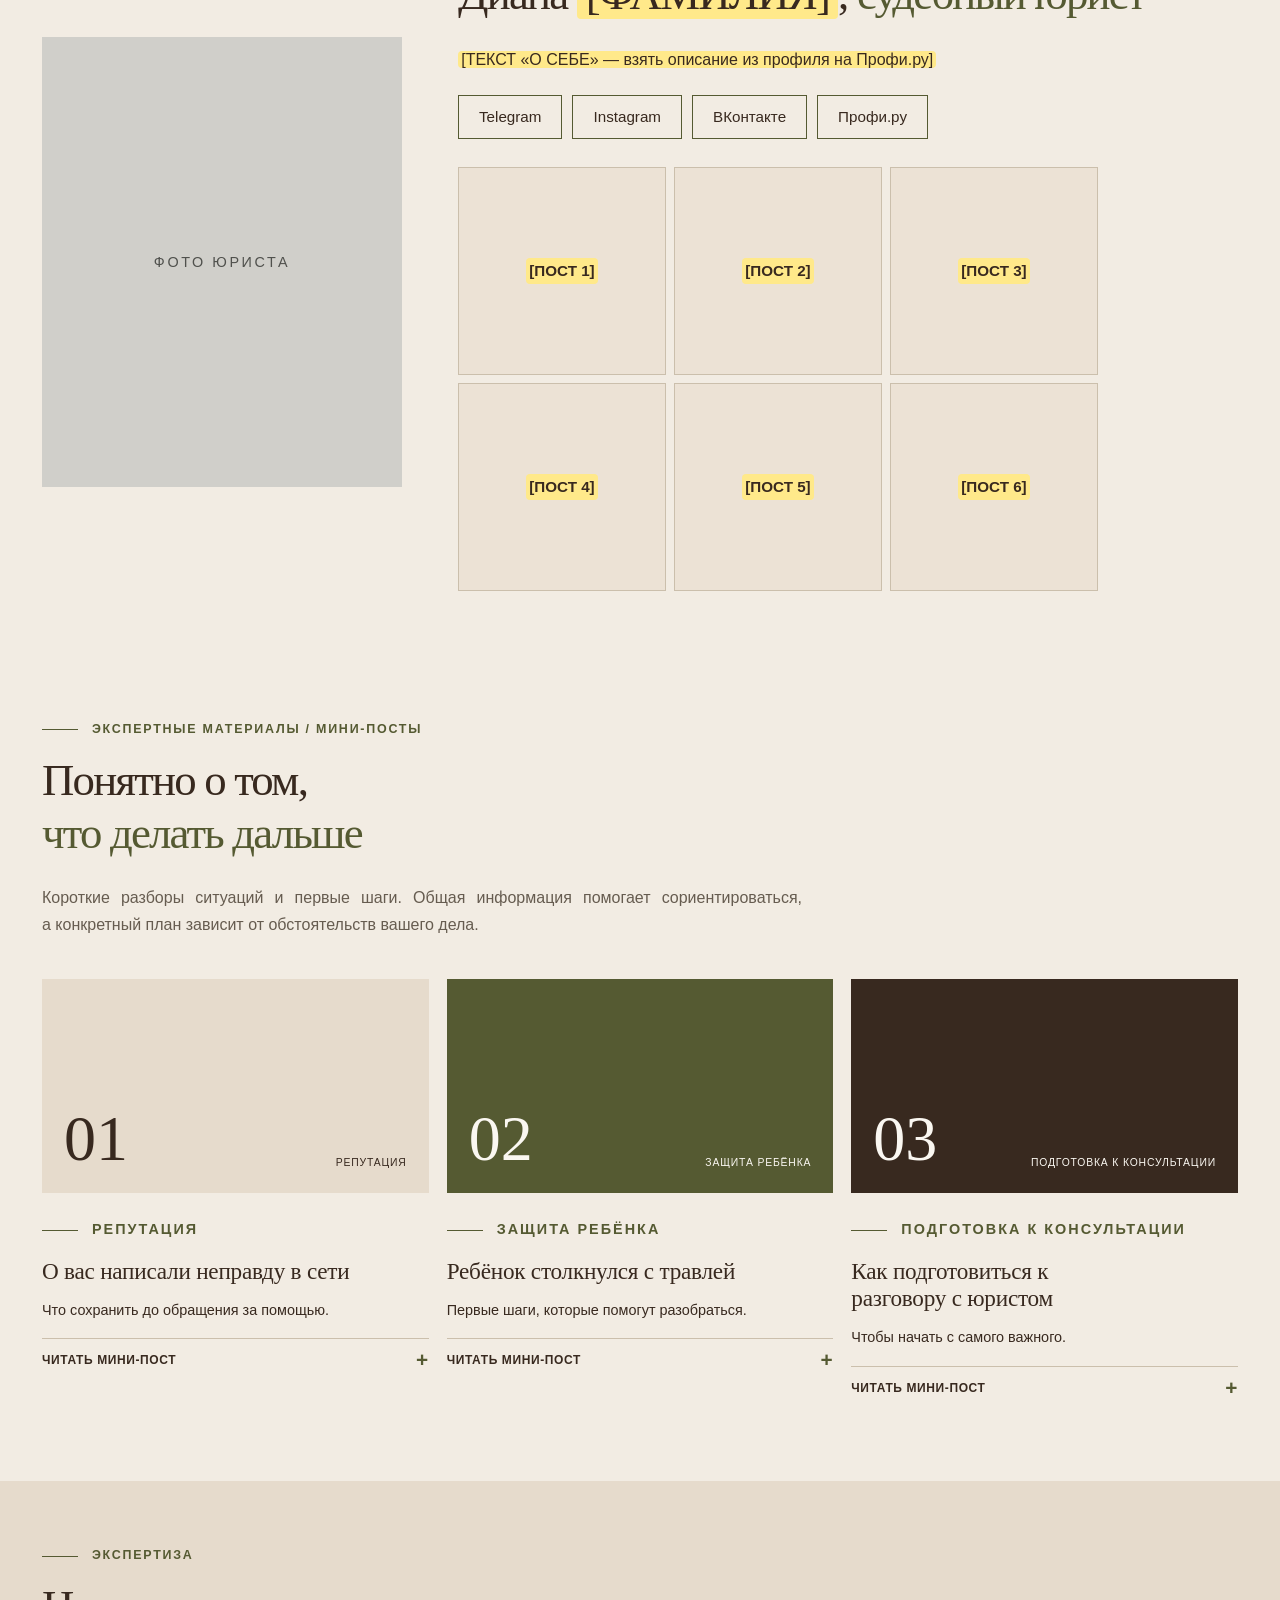
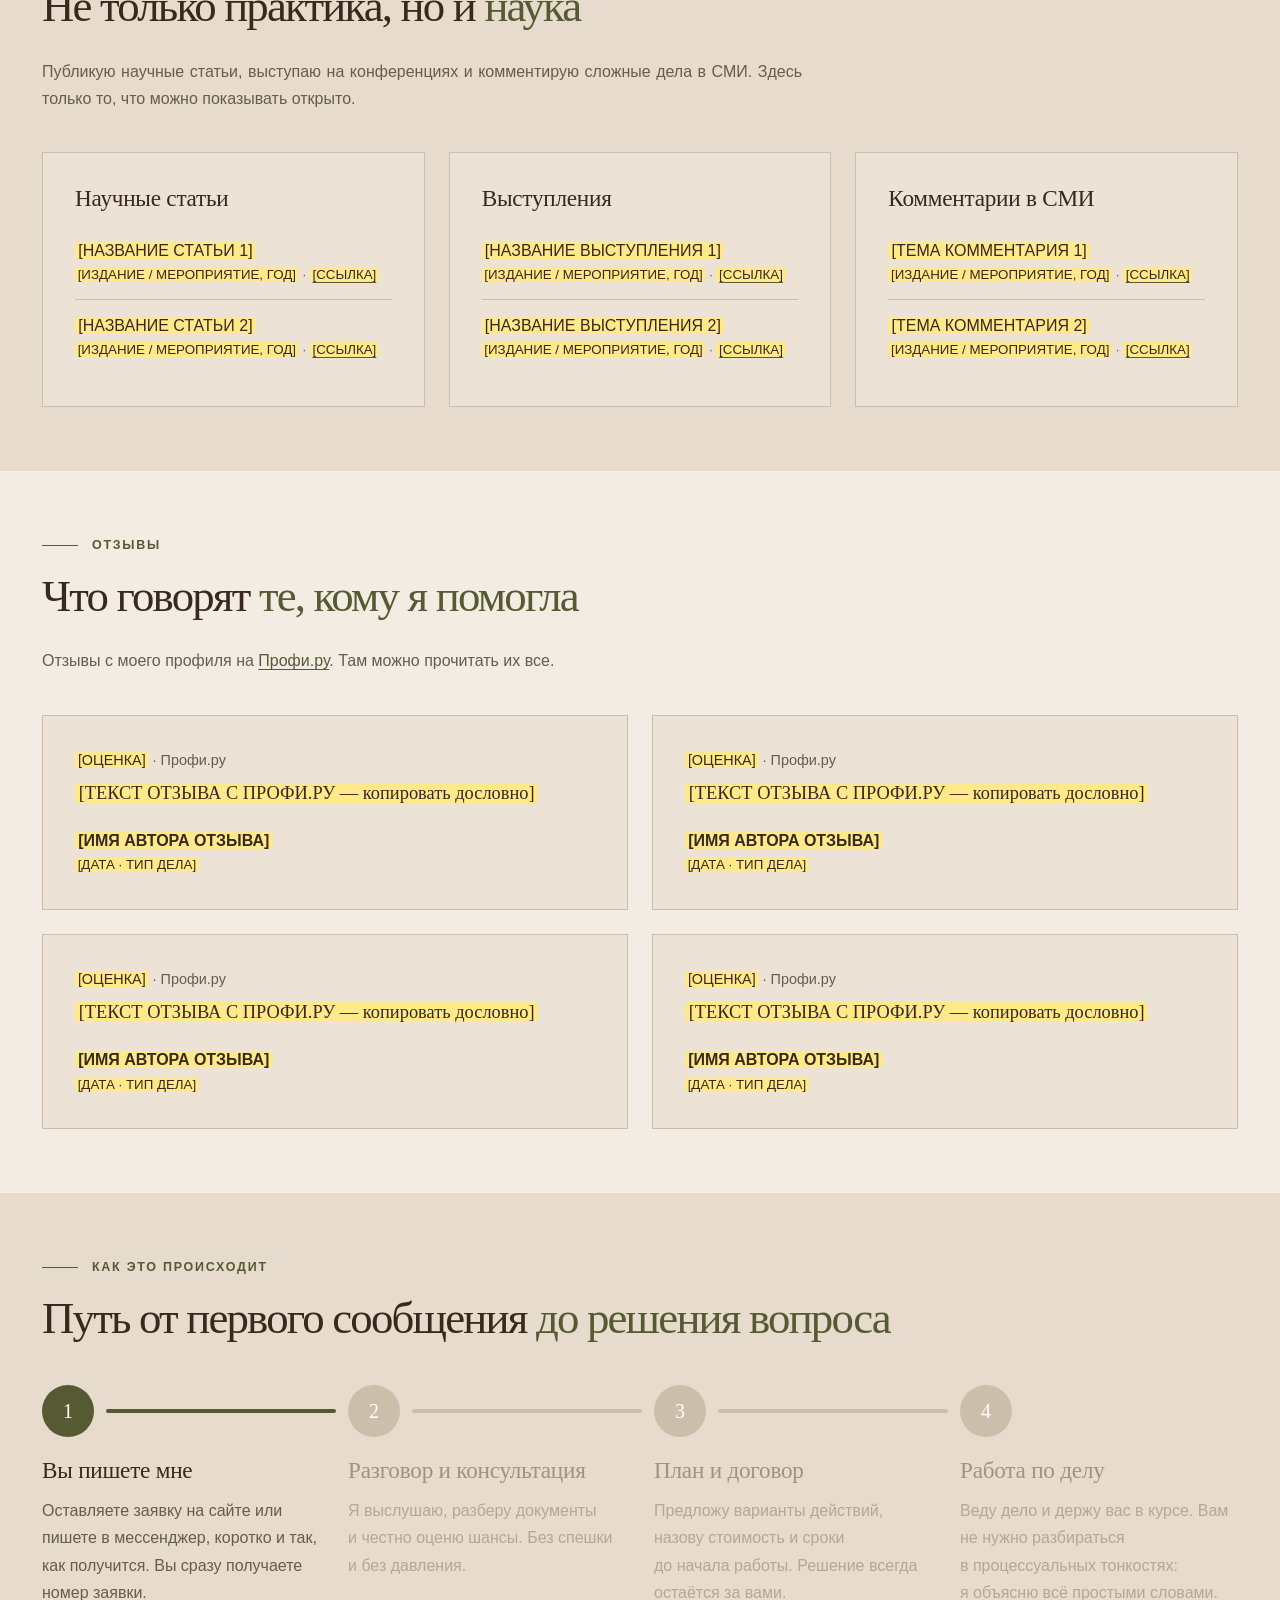
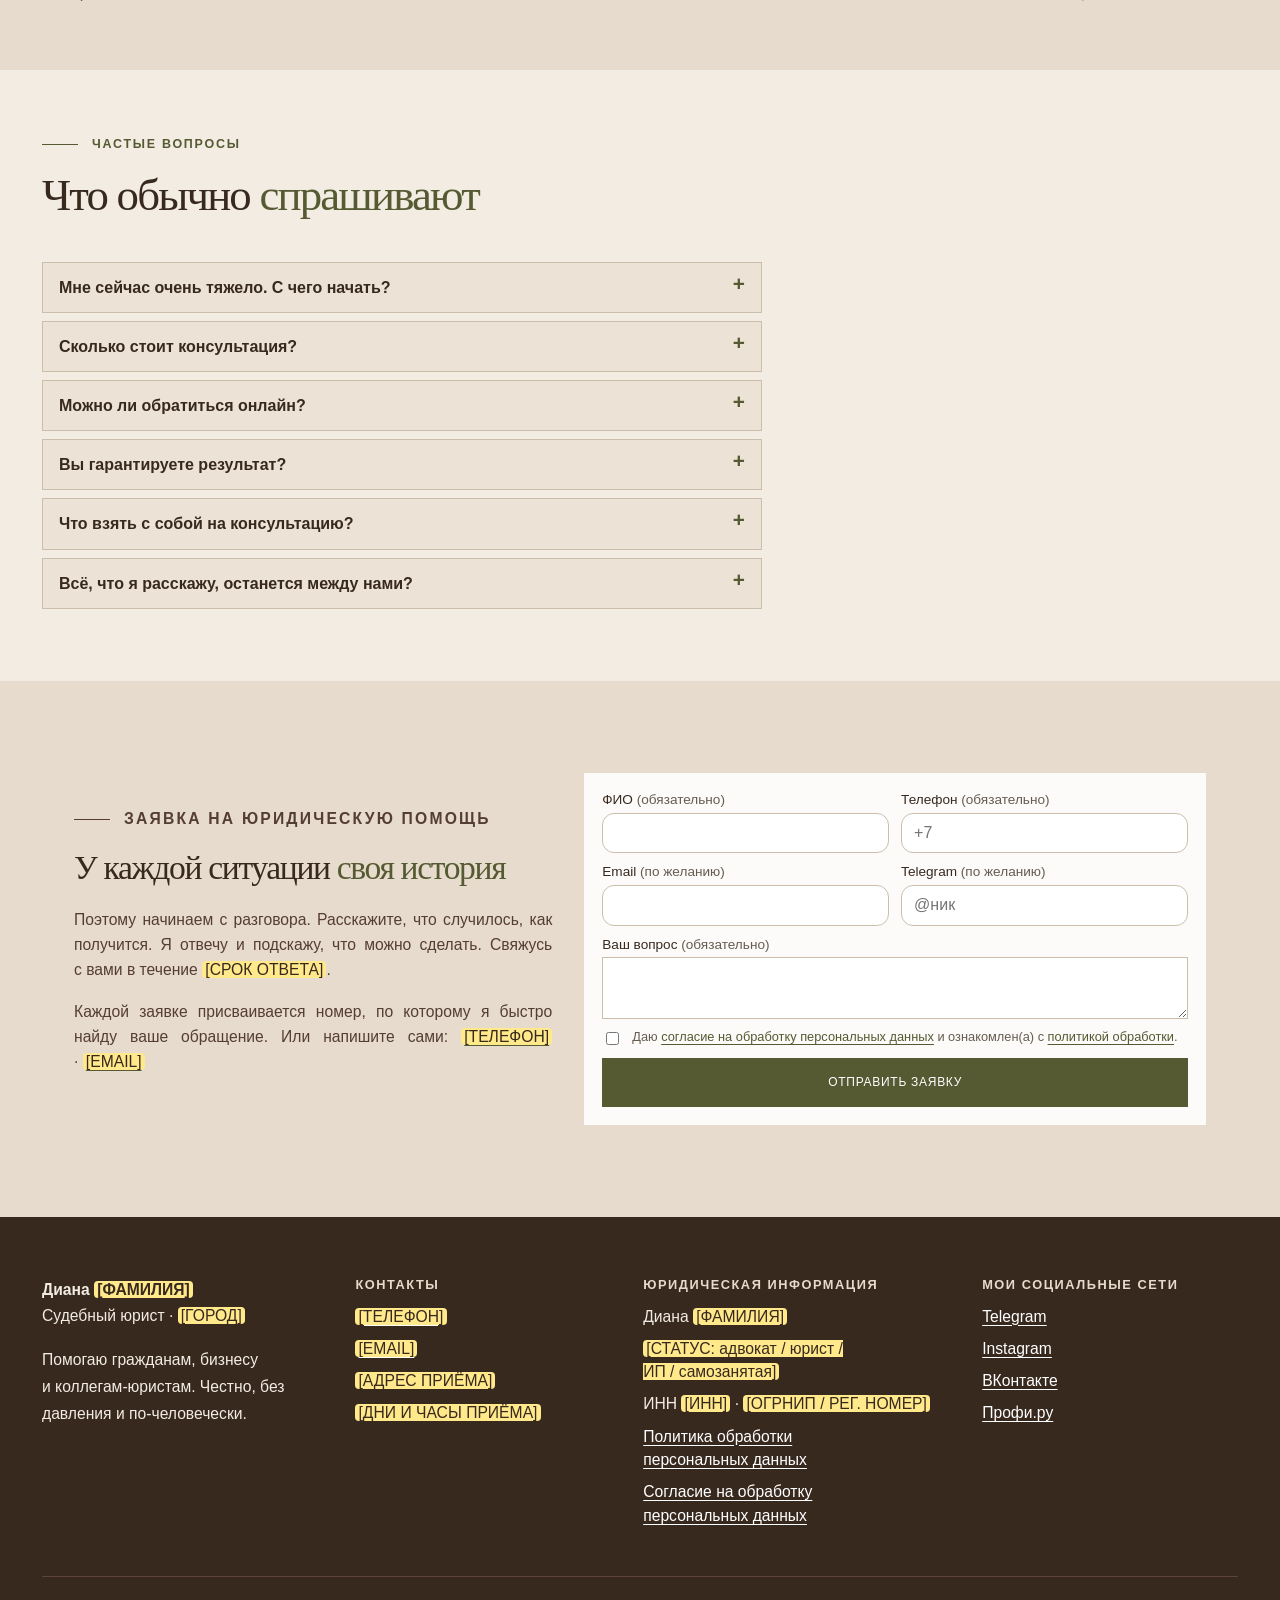
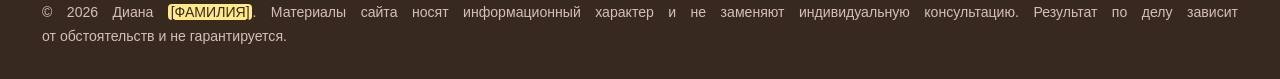
==== commit c97fb0c0: "Обновить оформление сайта и добавить услуги для юристов и мини-посты" ====
--- a/index.html
+++ b/index.html
@@ -3,7 +3,7 @@
 <head>
   <meta charset="utf-8">
   <meta name="viewport" content="width=device-width, initial-scale=1">
-  <meta name="theme-color" content="#fff8f3">
+  <meta name="theme-color" content="#eee5d8">
   <title>Диана — судебный юрист: поддержка и защита при клевете, травле, оскорблениях</title>
   <meta name="description" content="Судебный юрист Диана: защита при клевете, оскорблениях и травле, деловая репутация, права потребителей, арбитраж и суды общей юрисдикции. Поддержка и честная оценка шансов.">
   <!-- ЧЕРНОВИК: удалить строку ниже перед запуском сайта на домене (см. AGENTS.md, раздел «Запуск») -->
@@ -22,9 +22,9 @@
       <a class="btn btn-sm header-cta" href="#consult">Оставить заявку</a>
       <nav class="nav" aria-label="Основное меню">
       <ul>
-        <li><a href="#situatsii">Ситуации</a></li>
+        <li><a href="#uslugi">Услуги</a></li>
         <li><a href="#o-mne">Обо мне</a></li>
-        <li><a href="#ekspertiza">Экспертиза</a></li>
+        <li><a href="#materialy">Мини-посты</a></li>
         <li><a href="#otzyvy">Отзывы</a></li>
         <li><a href="#voprosy">Вопросы</a></li>
       </ul>
@@ -40,8 +40,8 @@
       <div class="wrap hero">
         <div>
           <p class="eyebrow">Судебный юрист Диана · <mark class="ph">[ГОРОД]</mark></p>
-          <h1>Вас обидели. <em>Вы не одни.</em></h1>
-          <p class="lead">Когда оклеветали, оскорбили или задели вашу репутацию, эмоции захлёстывают. Здесь вас выслушают, поддержат и помогут пройти этот путь спокойно и без давления. А юридическую сторону я возьму на себя.</p>
+          <h1>Право.<br>Стратегия.<br><em>Поддержка.</em></h1>
+          <p class="lead">Помогаю гражданам, бизнесу и коллегам-юристам. Разберём вашу ситуацию, определим возможные шаги и найдём правовую опору. Спокойно, внимательно и без давления.</p>
           <div class="hero-actions">
             <a class="btn" href="#consult">Рассказать о ситуации</a>
             <a class="btn btn-ghost" href="#o-mne">Познакомиться</a>
@@ -49,7 +49,7 @@
         </div>
         <div class="portrait">
           <div class="portrait-circle" role="img" aria-label="Место для фотографии Дианы">
-            <span><span class="portrait-initial">Д</span>Место для фото</span>
+            <span>ФОТО ЮРИСТА</span>
           </div>
           <div class="portrait-card">
             <p>Сначала — разговор. Расскажите, что случилось, как получится.</p>
@@ -57,6 +57,17 @@
         </div>
       </div>
     </div>
+
+    <section class="section audience-section" id="uslugi">
+      <div class="wrap">
+        <div class="section-head reveal"><p class="kicker">Услуги</p><h2>Правовая помощь <em>для вашей задачи</em></h2></div>
+        <div class="audience-grid">
+          <article class="audience-card reveal"><span class="service-number">01 / Гражданам</span><h3>Когда нужна<br>защита и опора</h3><p>Клевета, оскорбления, травля, нарушение прав потребителя и судебные споры. Выслушаю и помогу разобраться в вариантах действий.</p><a href="#situatsii">С чем я помогаю <span aria-hidden="true">↗</span></a></article>
+          <article class="audience-card reveal"><span class="service-number">02 / Бизнесу</span><h3>Когда на кону<br>репутация бизнеса</h3><p>Защита деловой репутации и представительство в арбитражном суде. Обсудим обстоятельства спора и возможные правовые шаги.</p><a href="#consult">Обсудить задачу <span aria-hidden="true">↗</span></a></article>
+          <article class="audience-card reveal"><span class="service-number">03 / Юристам</span><h3>Коллегам —<br>профессиональная помощь</h3><p>Оказываю услуги и юристам. Напишите, с какой задачей нужна помощь: обсудим формат сотрудничества.</p><p><mark class="ph">[ПЕРЕЧЕНЬ УСЛУГ ДЛЯ ЮРИСТОВ]</mark></p><a href="#consult">Обсудить сотрудничество <span aria-hidden="true">↗</span></a></article>
+        </div>
+      </div>
+    </section>
 
     <section class="section" id="ponimayu">
       <div class="wrap hug">
@@ -164,7 +175,7 @@
 
     <section class="section" id="o-mne">
       <div class="wrap split">
-        <div class="photo reveal" style="--d:0s" role="img" aria-label="Место для фотографии Дианы">Место для фото</div>
+        <div class="photo reveal" style="--d:0s" role="img" aria-label="Место для фотографии Дианы">ФОТО ЮРИСТА</div>
         <div class="reveal" style="--d:0.1s">
           <p class="kicker">Обо мне</p>
           <h2>Диана <mark class="ph">[ФАМИЛИЯ]</mark>, <em>судебный юрист</em></h2>
@@ -184,6 +195,13 @@
           <a class="tile reveal" style="--d:0.25s" href="https://instagram.com/USERNAME"><mark class="ph">[ПОСТ 6]</mark></a>
           </div>
         </div>
+      </div>
+    </section>
+
+    <section class="section" id="materialy"><div class="wrap">
+      <div class="section-head reveal"><p class="kicker">Экспертные материалы / Мини-посты</p><h2>Понятно о том,<br><em>что делать дальше</em></h2><p class="section-lead">Короткие разборы ситуаций и первые шаги. Общая информация помогает сориентироваться, а конкретный план зависит от обстоятельств вашего дела.</p></div><div class="posts-grid"><article class="post-card reveal"><div class="post-cover" aria-hidden="true"><span>01</span><span>Репутация</span></div><p class="kicker">Репутация</p><h3>О вас написали неправду в сети</h3><p>Что сохранить до обращения за помощью.</p><details><summary>Читать мини-пост</summary><p>Сохраните ссылку на публикацию, дату, имя или адрес страницы автора. Сделайте скриншоты так, чтобы были видны текст и контекст публикации.</p><p>Не спешите удалять переписку и отвечать публичными обвинениями. Соберите материалы и обсудите с юристом, как надёжно зафиксировать доказательства и какие способы защиты подходят в вашей ситуации.</p></details></article>
+        <article class="post-card reveal"><div class="post-cover" aria-hidden="true"><span>02</span><span>Защита ребёнка</span></div><p class="kicker">Защита ребёнка</p><h3>Ребёнок столкнулся с травлей</h3><p>Первые шаги, которые помогут разобраться.</p><details><summary>Читать мини-пост</summary><p>Сначала убедитесь, что ребёнок в безопасности, выслушайте его без обвинений. Сохраните сообщения и запишите даты эпизодов, участников и свидетелей.</p><p>Обратитесь к администрации школы письменно и сохраните копию обращения. При непосредственной угрозе жизни или здоровью обращайтесь в экстренные службы. Дальнейший порядок защиты зависит от обстоятельств.</p></details></article>
+        <article class="post-card reveal"><div class="post-cover" aria-hidden="true"><span>03</span><span>Подготовка к консультации</span></div><p class="kicker">Подготовка к консультации</p><h3>Как подготовиться к разговору с юристом</h3><p>Чтобы начать с самого важного.</p><details><summary>Читать мини-пост</summary><p>Коротко запишите, что произошло, когда и кто участвовал. Отдельно отметьте, какого результата вы хотели бы добиться.</p><p>Соберите относящиеся к вопросу договоры, письма, переписку и судебные документы. Сообщите о назначенных заседаниях и известных сроках. Если части документов нет, всё равно можно начать с обсуждения ситуации.</p></details></article></div>
       </div>
     </section>
 
@@ -340,7 +358,7 @@
       <div class="foot">
         <div>
           <p><strong>Диана <mark class="ph">[ФАМИЛИЯ]</mark></strong><br>Судебный юрист · <mark class="ph">[ГОРОД]</mark></p>
-          <p>Помогаю людям и бизнесу, когда задета репутация или нарушены права. Честно, без давления и по-человечески.</p>
+          <p>Помогаю гражданам, бизнесу и коллегам-юристам. Честно, без давления и по-человечески.</p>
         </div>
         <div>
           <h3>Контакты</h3>
--- a/css/style.css
+++ b/css/style.css
@@ -1,21 +1,27 @@
 /* Стили сайта. Цвета, скругления и шрифты меняются в блоке :root. */
 :root {
-  --bg: #fff8f3;
-  --bg-soft: #ffeee3;
-  --card: #fffdfb;
-  --ink: #3a2622;
-  --muted: #6f5851;
-  --line: #f3ddd2;
-  --coral: #c4472b;        /* кнопки и ссылки (достаточный контраст с белым текстом) */
-  --coral-soft: #ee7f60;   /* мягкие акценты в заголовках */
-  --pink: #f7cfc9;
-  --peach: #ffdcc8;
-  --radius: 24px;
-  --shadow: 0 12px 34px rgba(196, 71, 43, .10);
-  --max: 1120px;
-  --serif: Georgia, "Times New Roman", serif;
-  --sans: system-ui, -apple-system, "Segoe UI", Roboto, Arial, sans-serif;
-}
+  --bg: #f2ece3;
+  --bg-soft: #e6dbcc;
+  --card: #ece2d5;
+  --ink: #38291f;
+  --muted: #665c50;
+  --line: #cbbfac;
+  --coral: #555a32;
+  --coral-soft: #555a32;
+  --pink: #ded3c2;
+  --peach: #e6dbcc;
+  --photo-bg: #d0cfca;
+  --photo-ink: #50514d;
+  --paper: #faf7f1;
+  --radius: 0px;
+  --shadow: none;
+  --max: 1240px;
+  --serif: "Noto Serif Local", Georgia, serif;
+  --sans: "Noto Sans Local", Arial, sans-serif;
+}
+@font-face { font-family: "Noto Serif Local"; src: url("../fonts/NotoSerif-Regular.ttf") format("truetype"); font-weight: 400; font-style: normal; font-display: swap; }
+@font-face { font-family: "Noto Sans Local"; src: url("../fonts/NotoSans-Regular.ttf") format("truetype"); font-weight: 400; font-style: normal; font-display: swap; }
+
 
 *, *::before, *::after { box-sizing: border-box; }
 html { -webkit-text-size-adjust: 100%; scroll-behavior: smooth; scroll-padding-top: 16px; }
@@ -165,7 +171,7 @@
 .steps p { color: var(--muted); margin: 0; text-align: left; }
 .track { position: absolute; top: 24px; left: 64px; right: -16px; height: 4px; border-radius: 4px; background: var(--line); overflow: hidden; }
 .fill { display: block; height: 100%; width: 0; background: linear-gradient(90deg, var(--coral-soft), var(--coral)); }
-.js .steps li:not(.lit)::before { background: #e8d2c7; }
+.js .steps li:not(.lit)::before { background: var(--line); }
 .js .steps li:not(.lit) h3, .js .steps li:not(.lit) p { opacity: .4; }
 .steps li.run .fill { width: 100%; transition: width 5s linear; }
 html:not(.js) .fill { width: 100%; }
@@ -321,3 +327,70 @@
   .lead-form.done .success, .ticket { animation: none; }
   .steps li.run .fill { transition: none; }
 }
+
+/* Редакционная композиция по референсам заказчицы. */
+body { font-size: 16px; line-height: 1.7; }
+em { font-style: normal; }
+h1 { font-size: clamp(3.1rem, 6.8vw, 6rem); line-height: 1.06; letter-spacing: -.055em; }
+h2 { letter-spacing: -.04em; }
+h3 { font-size: 1.45rem; }
+.site-header { border-bottom: 1px solid var(--line); }
+.brand { font-size: 1.8rem; }
+.nav a { text-transform: uppercase; letter-spacing: .08em; font-size: .68rem; }
+.btn, .btn:hover { border-radius: 0; box-shadow: none; font-size: .75rem; text-transform: uppercase; letter-spacing: .06em; font-weight: 400; }
+.hero-wrap { background: var(--bg-soft); }
+.blob { display: none; }
+.hero { grid-template-columns: 1.05fr 1fr; gap: 64px; padding-top: 54px; padding-bottom: 54px; }
+.lead { font-size: 1rem; max-width: 490px; }
+.portrait { width: 100%; align-self: stretch; }
+.portrait-circle, .photo { background: var(--photo-bg); color: var(--photo-ink); border: 0; border-radius: 0; box-shadow: none; font: 400 .9rem var(--sans); letter-spacing: .18em; }
+.portrait-circle { aspect-ratio: 4 / 5; width: 100%; height: 100%; }
+.portrait-card { position: static; width: 100%; background: transparent; border: 0; border-radius: 0; padding: 14px 0 0; box-shadow: none; animation: none; backdrop-filter: none; }
+.section { padding: 64px 0; }
+.kicker::before { content: ""; display: inline-block; width: 36px; height: 1px; background: currentColor; vertical-align: middle; margin-right: 14px; }
+.section-lead { max-width: 760px; }
+.audience-grid, .posts-grid { display: grid; grid-template-columns: repeat(3, minmax(0, 1fr)); gap: 18px; }
+.audience-card { display: flex; flex-direction: column; padding: 30px; background: var(--card); min-width: 0; }
+.audience-card:nth-child(2) { background: var(--coral); color: var(--paper); }
+.audience-card:nth-child(2) a { color: var(--paper); }
+.service-number { font-size: .7rem; text-transform: uppercase; letter-spacing: .13em; margin-bottom: 32px; }
+.audience-card h3 { font-size: clamp(1.35rem, 2.1vw, 1.8rem); }
+.audience-card a { margin-top: auto; padding-top: 18px; font-size: .75rem; text-decoration: none; text-transform: uppercase; }
+.audience-card a span { float: right; font-size: 1.3rem; }
+.card, .card:hover { box-shadow: none; transform: none; }
+.pill { border-radius: 0; background: transparent; border-bottom: 1px solid var(--line); }
+.hug-note, .stat, .cta-box { background: var(--bg-soft); box-shadow: none; }
+.photo { width: 100%; max-width: none; }
+.chips a, details, .tile, .lead-form, .lead-form input, .lead-form textarea { border-radius: 0; }
+.tile:nth-child(n) { background: var(--card); border: 1px solid var(--line); }
+.post-cover { aspect-ratio: 1.8; padding: 22px; background: var(--bg-soft); display: flex; justify-content: space-between; align-items: end; margin-bottom: 24px; }
+.post-cover span:first-child { font: 400 4rem/1 var(--serif); }
+.post-cover span:last-child { font-size: .65rem; letter-spacing: .08em; text-transform: uppercase; }
+.post-card:nth-child(2) .post-cover { background: var(--coral); color: var(--paper); }
+.post-card:nth-child(3) .post-cover { background: var(--ink); color: var(--paper); }
+.post-card > p { font-size: .9rem; }
+.post-card details { padding: 0; border: 0; border-top: 1px solid var(--line); background: transparent; }
+.post-card summary { font-size: .75rem; text-transform: uppercase; letter-spacing: .05em; }
+.post-card details p { font-size: .9rem; }
+.site-footer { background: var(--ink); color: var(--bg); }
+.lead-form input[type="text"], .lead-form input[type="tel"], .lead-form input[type="email"], .lead-form textarea { font-size: 16px; }
+.steps li.final::before { background: var(--coral); box-shadow: none; animation: none; }
+@media (max-width: 860px) {
+  .hero { gap: 28px; grid-template-columns: 1fr 1fr; }
+  .audience-grid { grid-template-columns: 1fr; }
+  .audience-card { padding: 26px; }
+  .service-number { margin-bottom: 20px; }
+  .posts-grid { grid-template-columns: 1fr; gap: 36px; }
+  .post-cover { aspect-ratio: 2.5; }
+  .section { padding: 46px 0; }
+}
+@media (max-width: 600px) {
+  .hero { grid-template-columns: 1fr; padding-top: 32px; padding-bottom: 32px; }
+  .portrait { width: 100%; }
+  .portrait-circle { aspect-ratio: 4 / 3; }
+  h1 { font-size: clamp(3rem, 12vw, 4.5rem); }
+  .hero-actions .btn { flex-basis: auto; }
+  .hero-actions { gap: 8px; }
+  .hero-actions .btn { padding: 14px 16px; }
+  .sticky-cta { border-radius: 0; box-shadow: none; }
+}
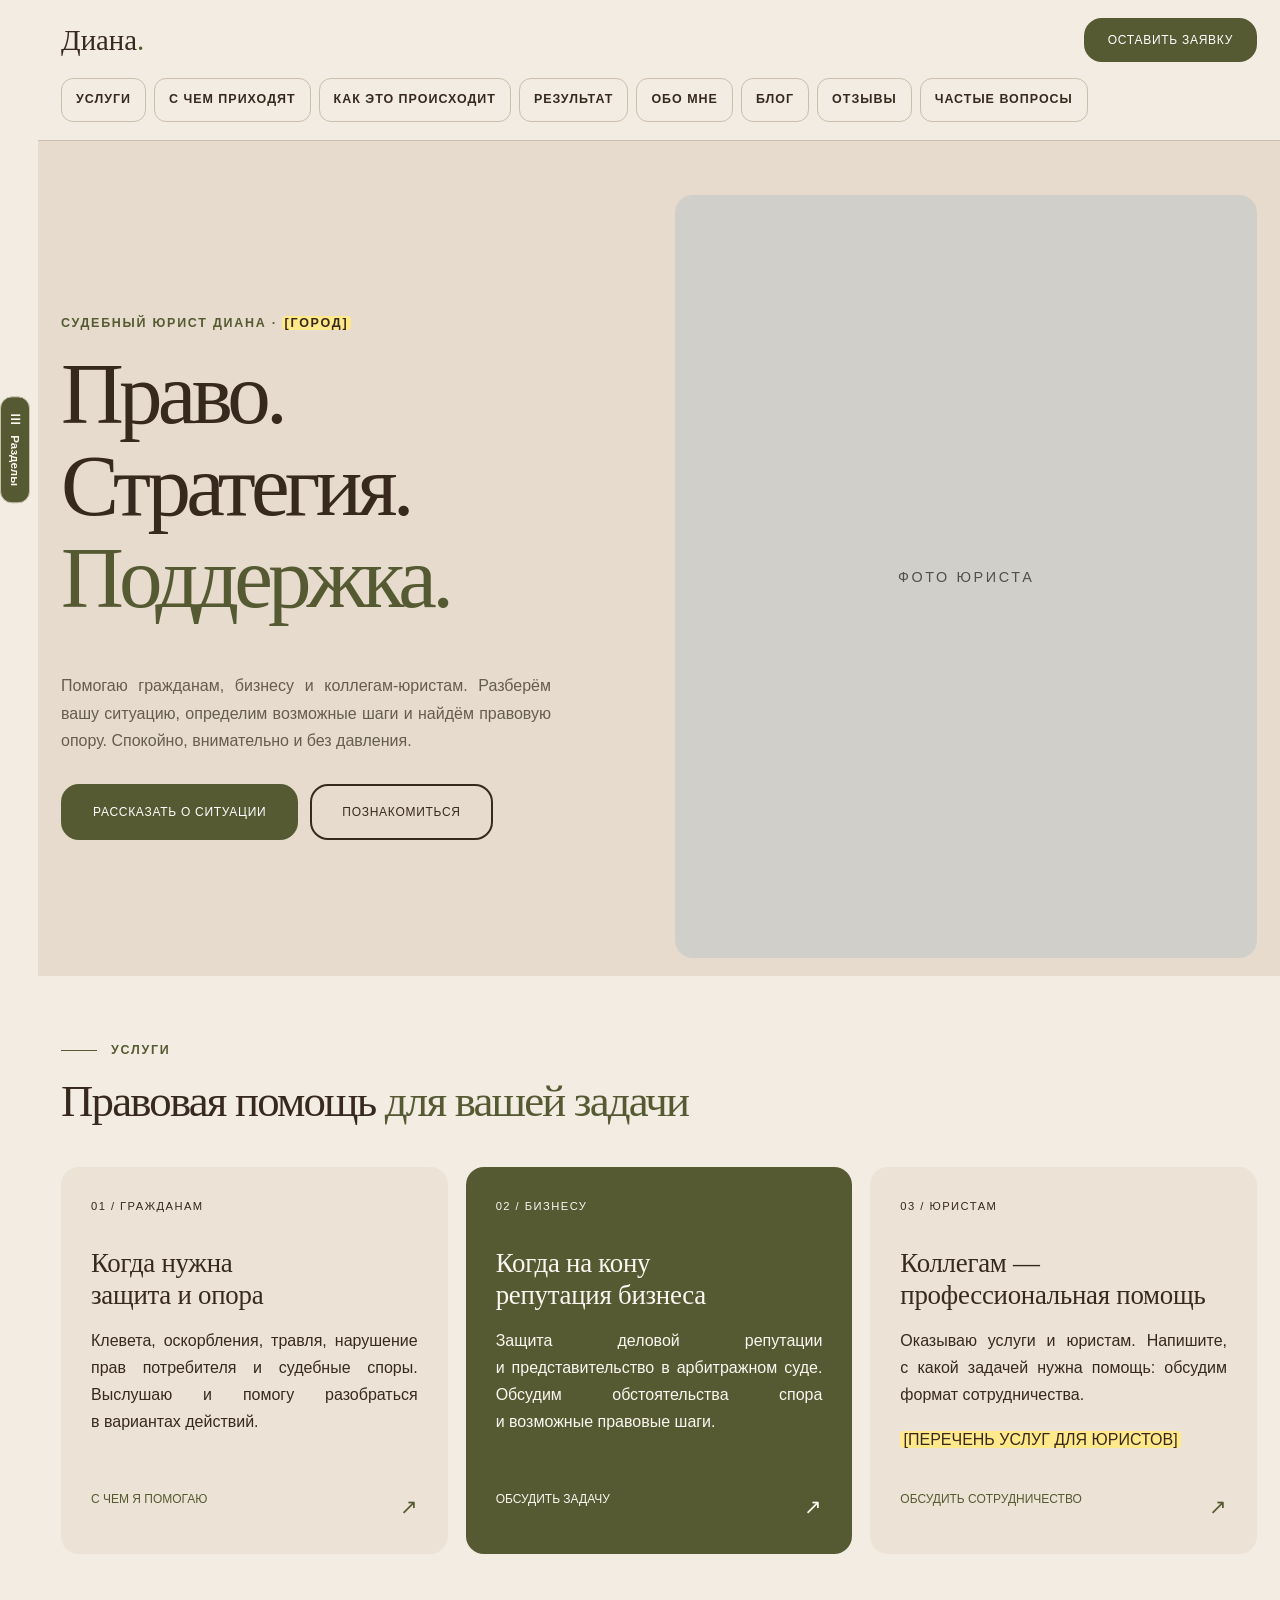
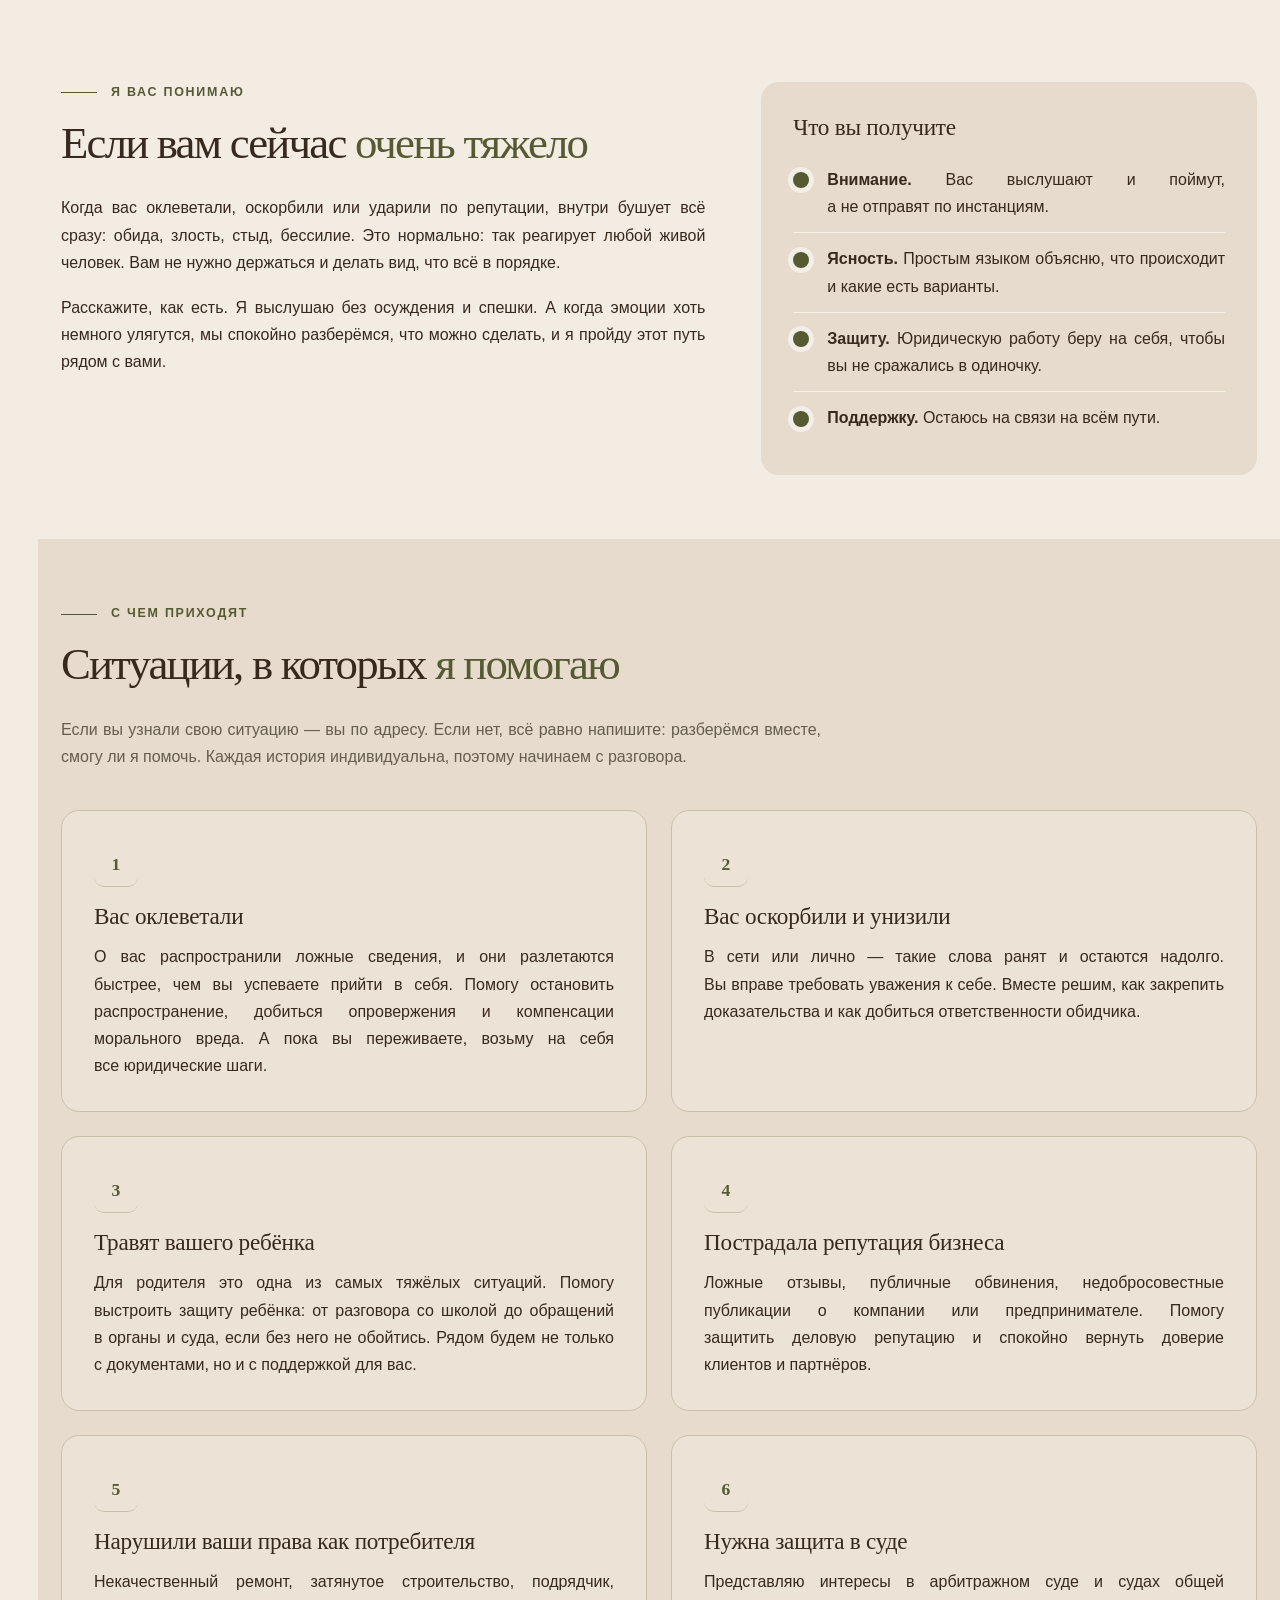
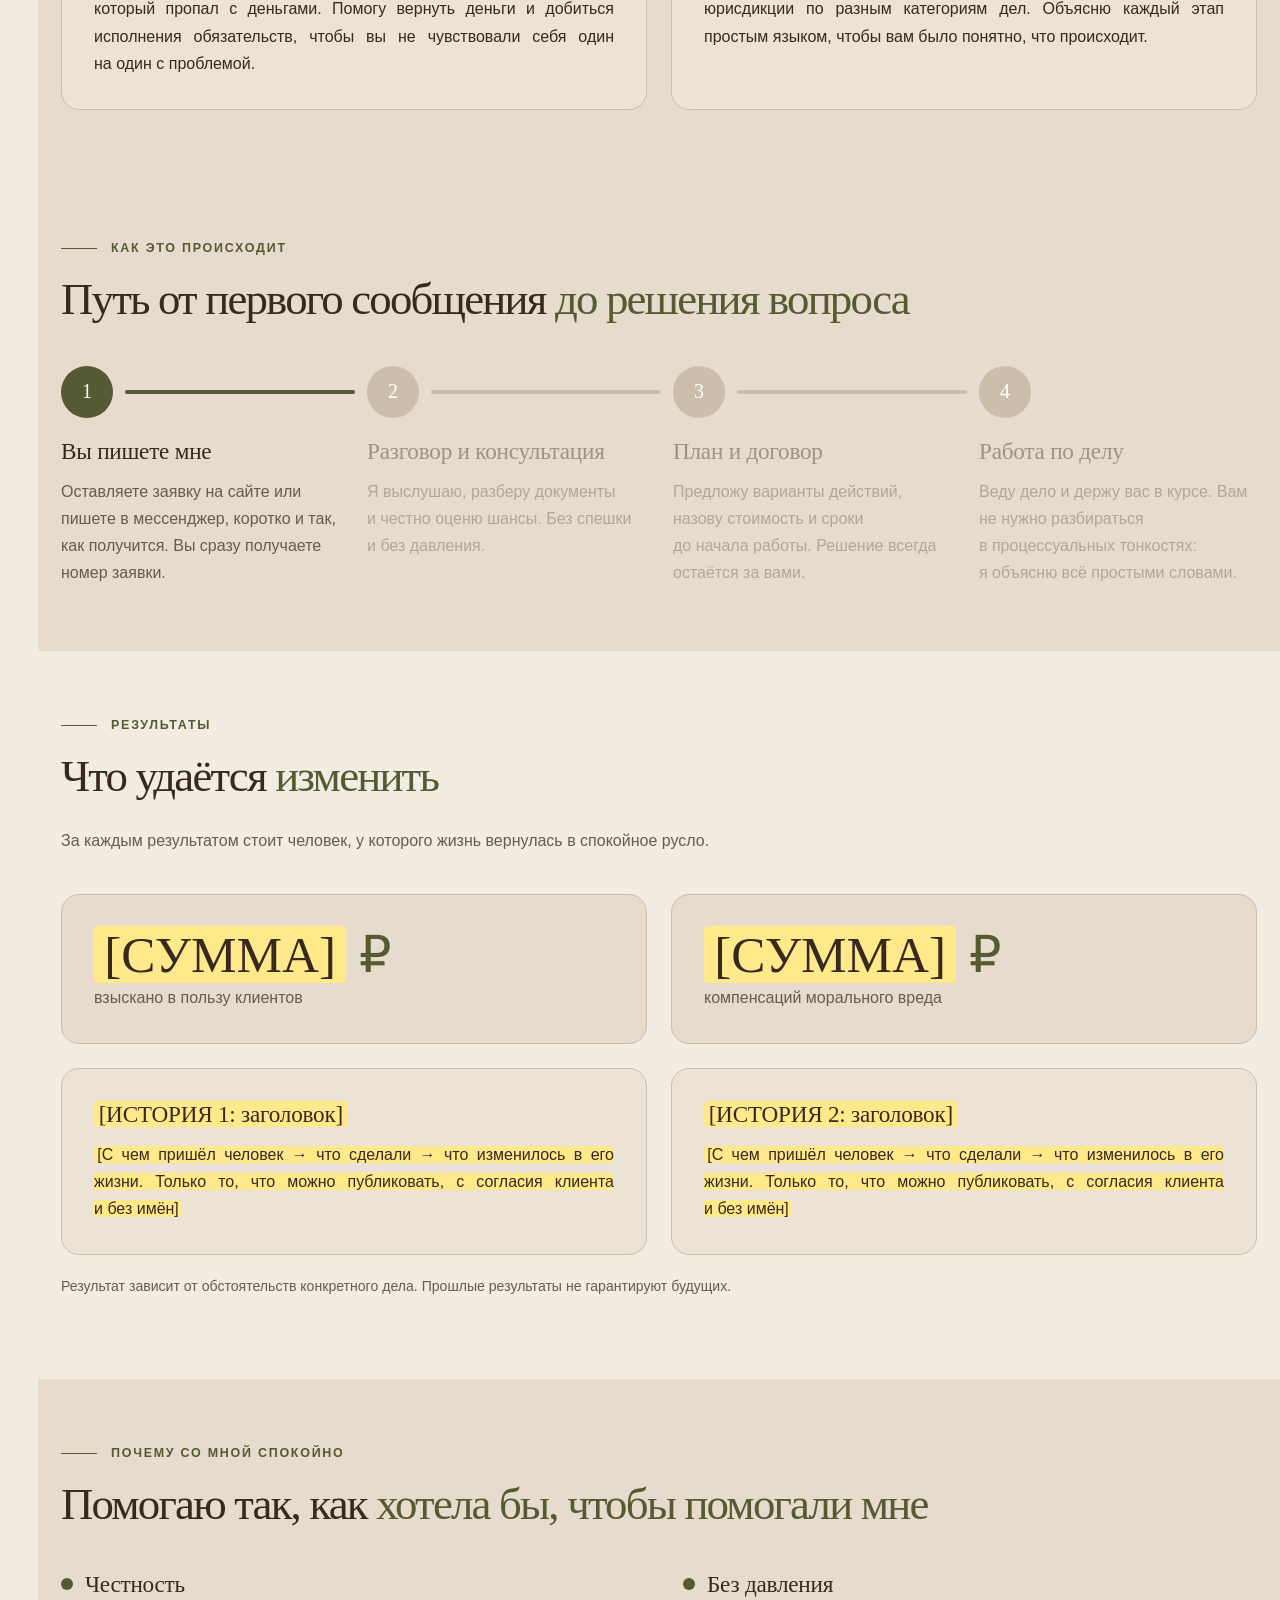
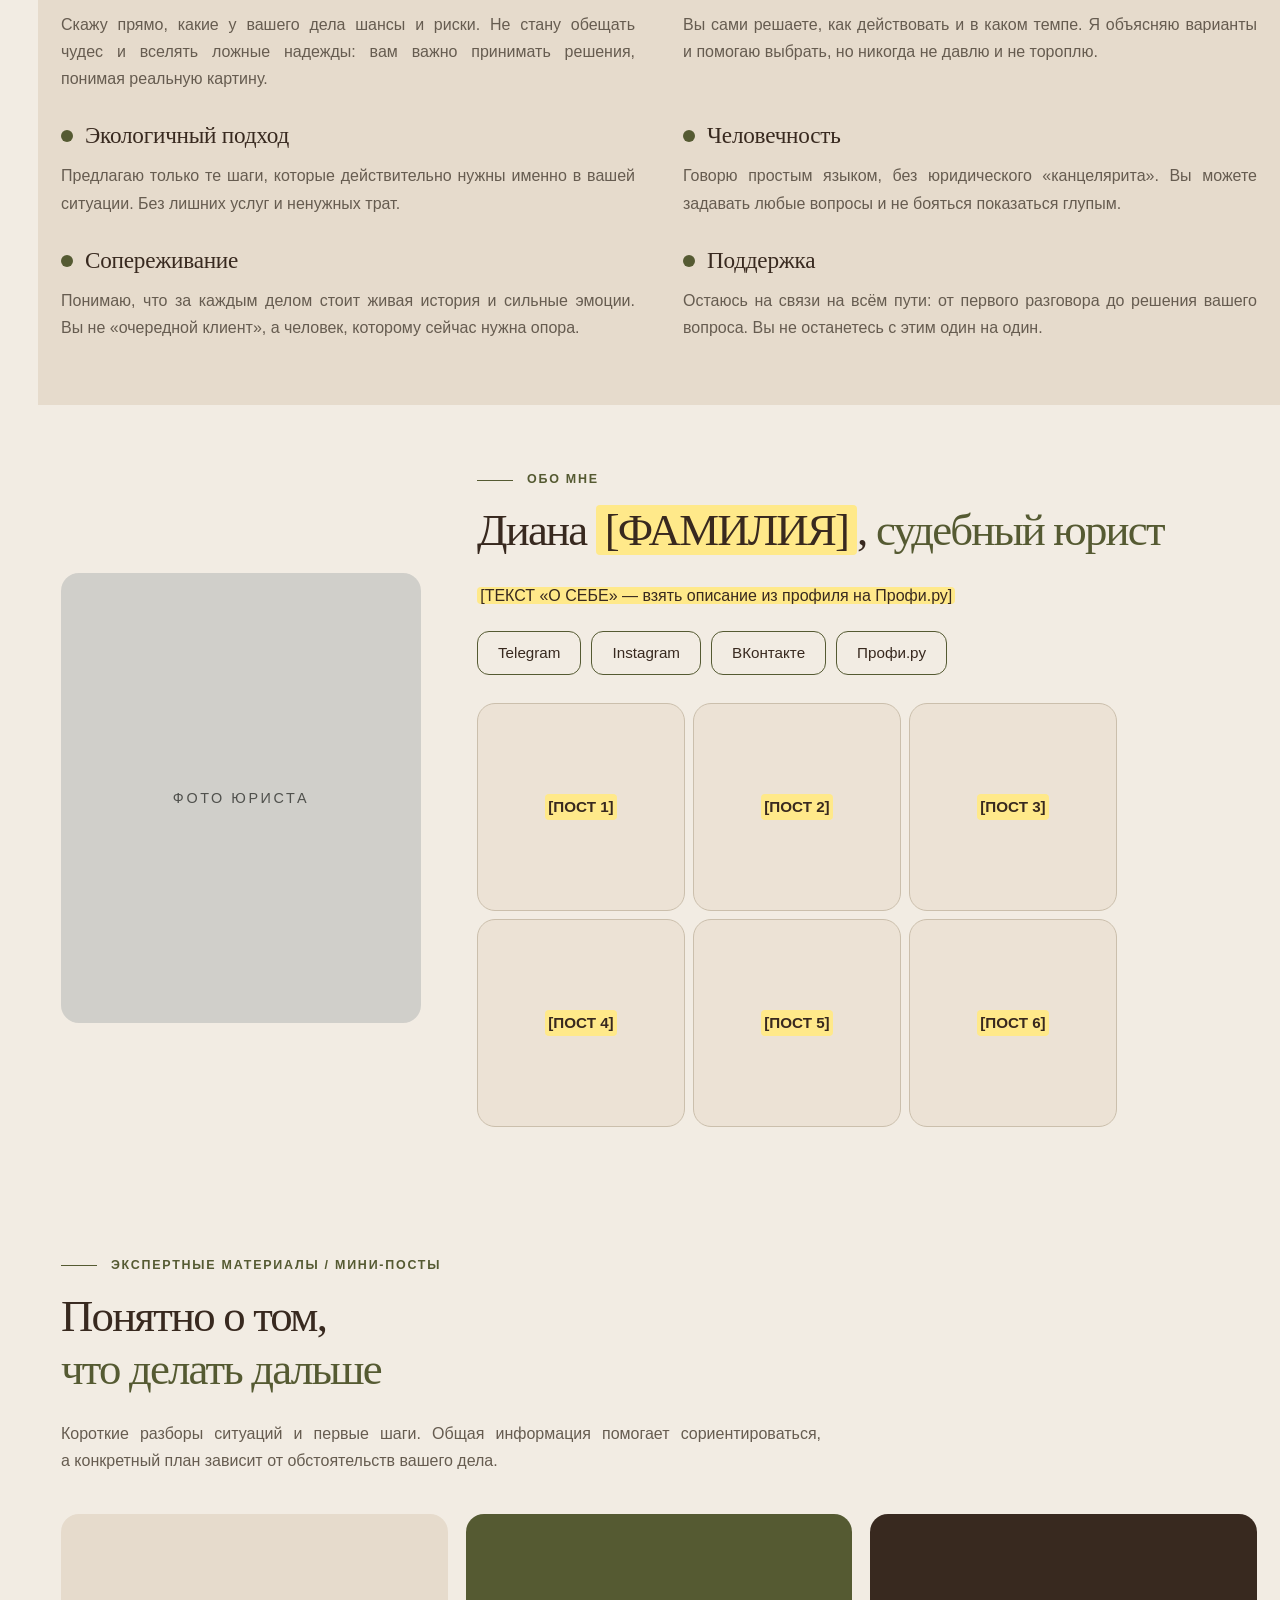
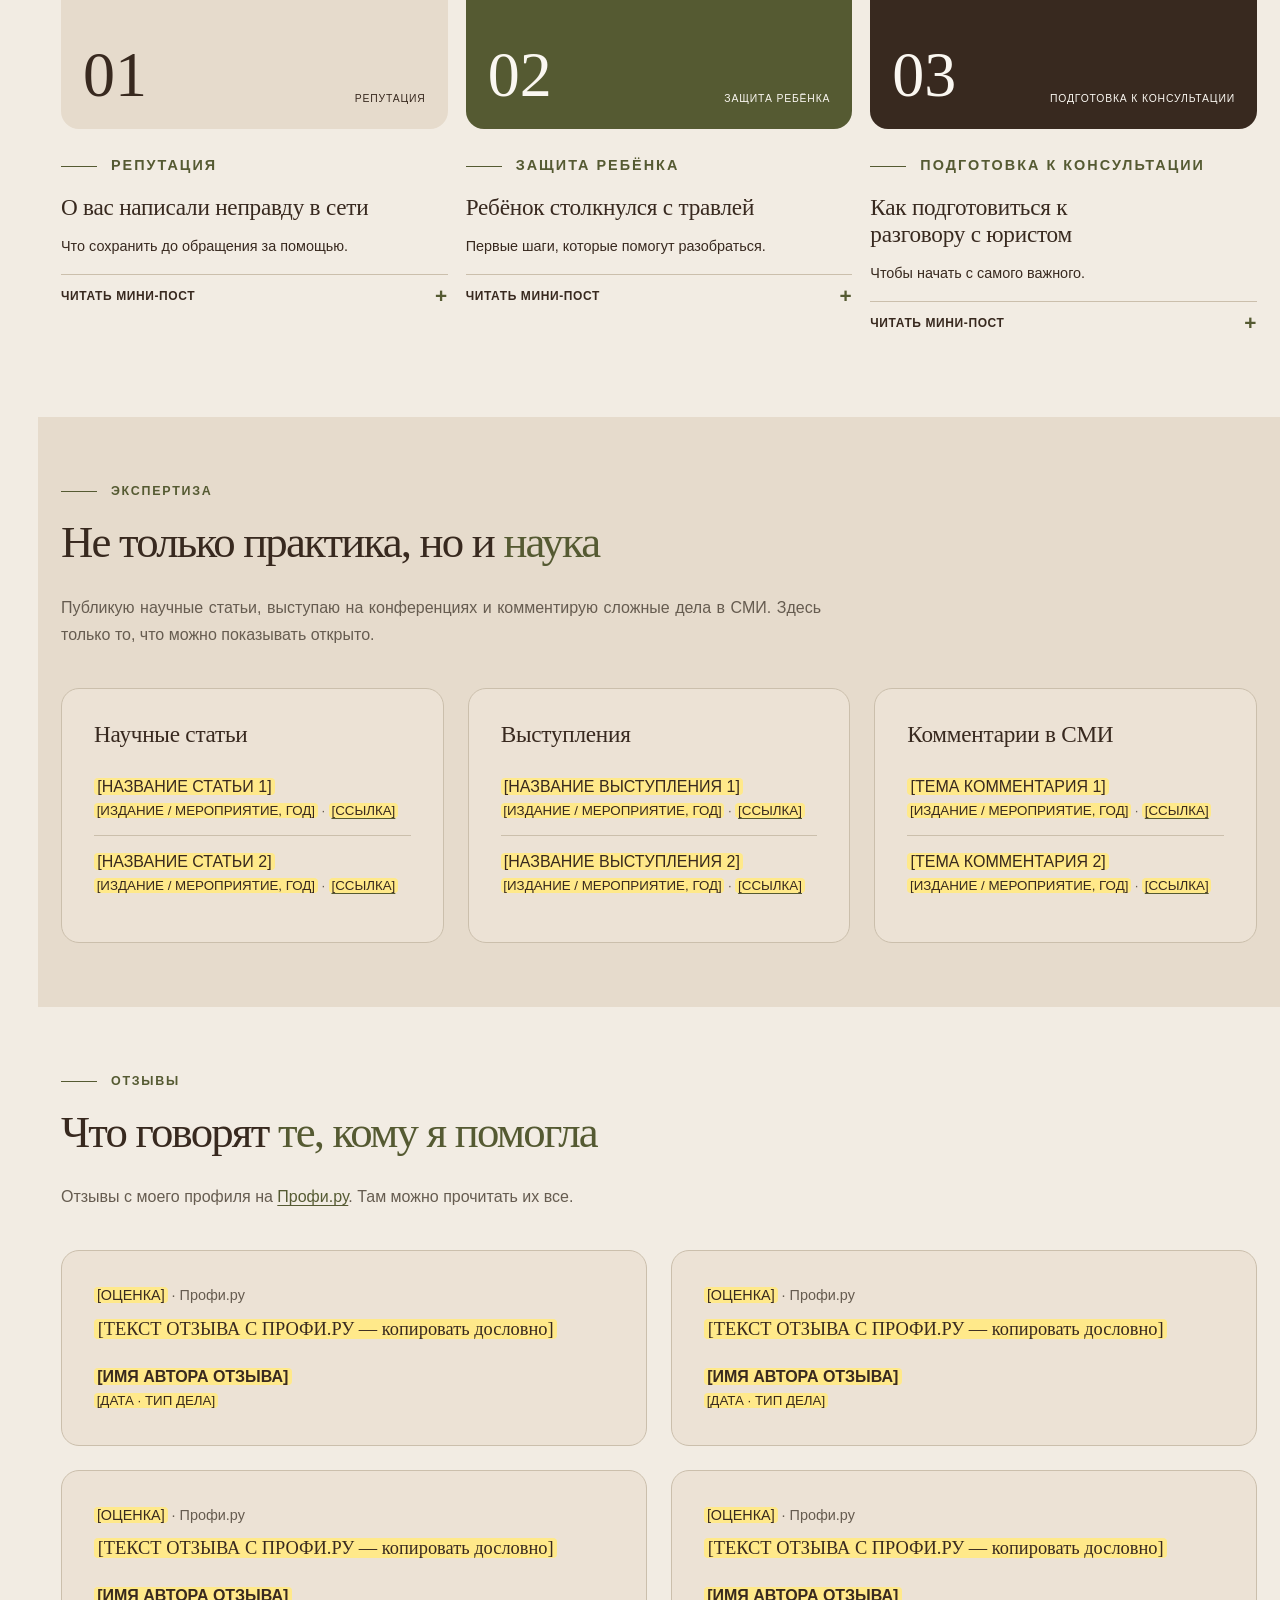
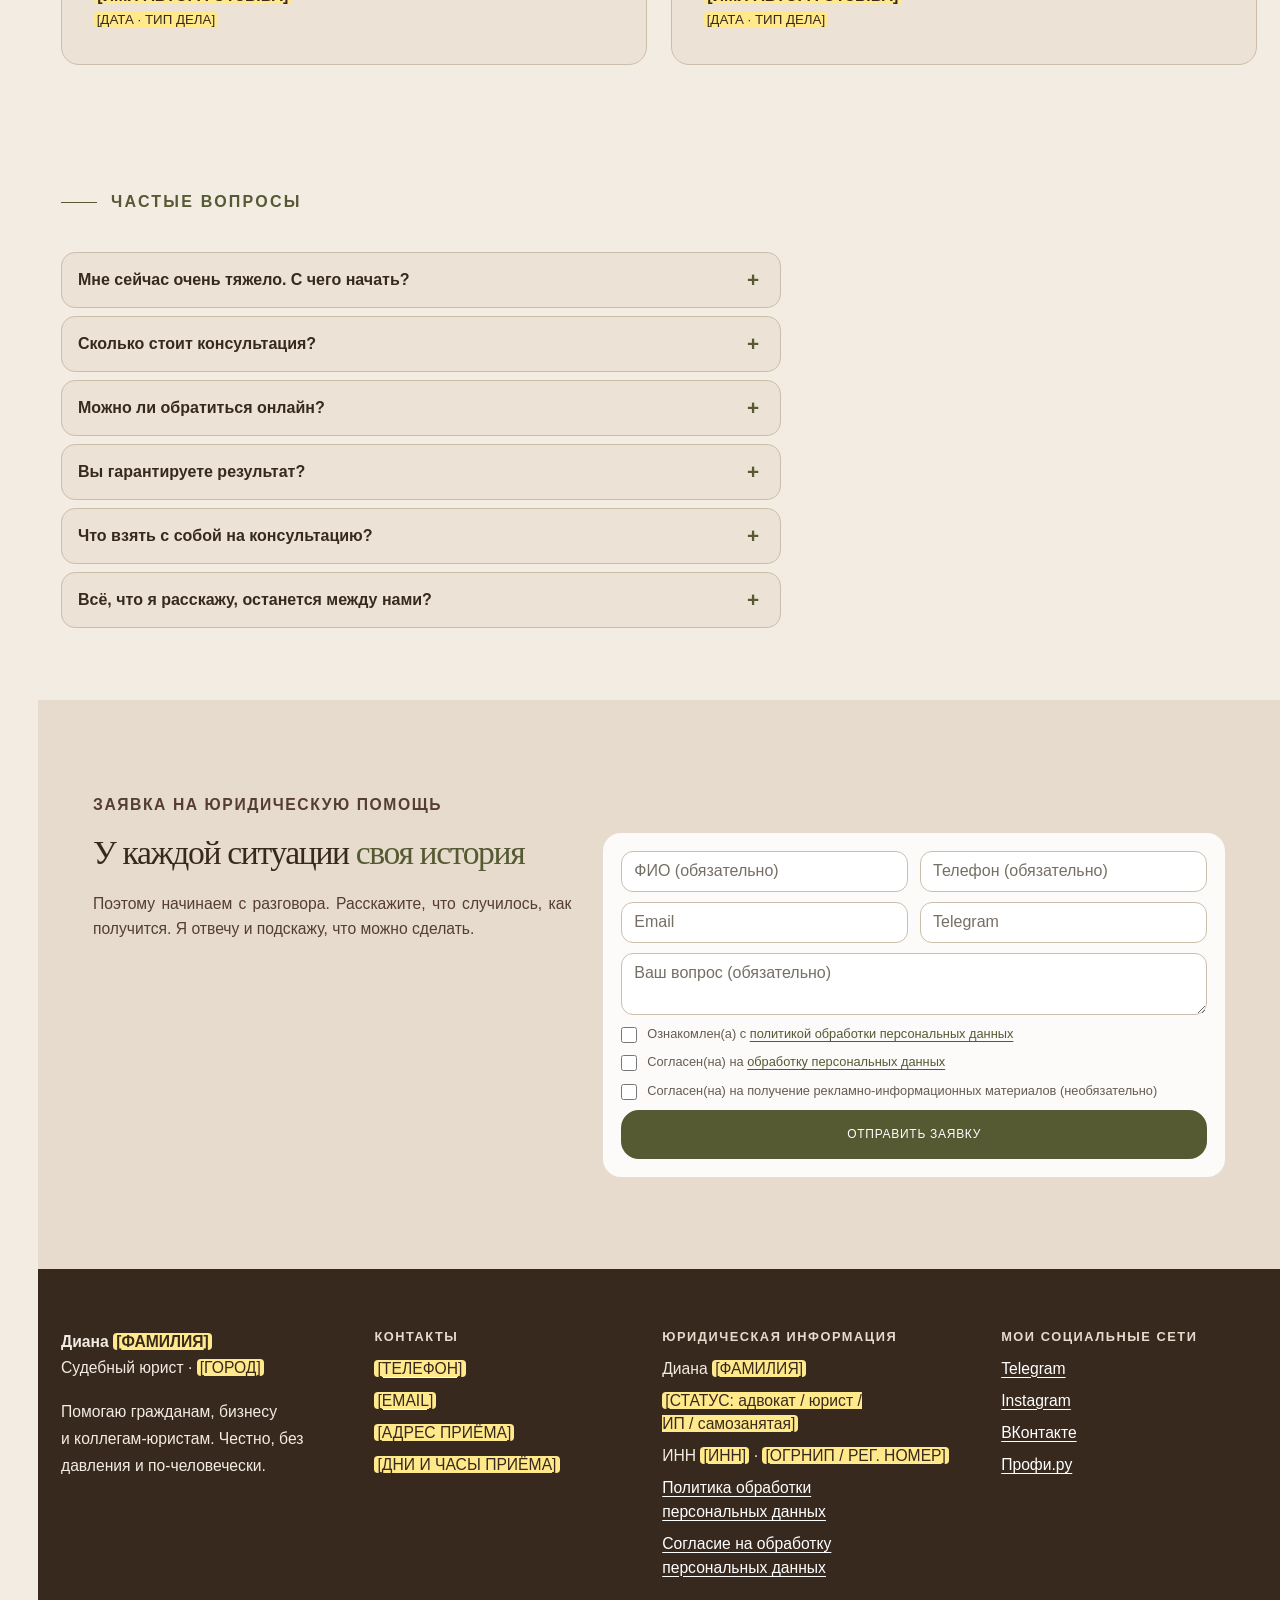
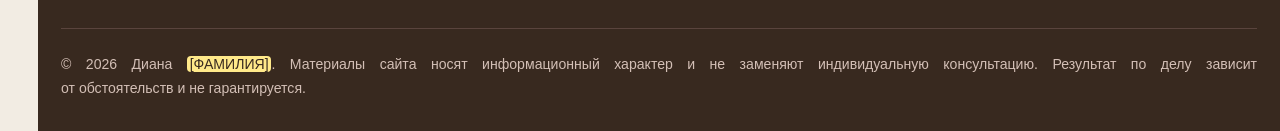
==== commit f204a5ab: "Скруглить блоки, обновить форму заявки и навигацию" ====
--- a/index.html
+++ b/index.html
@@ -23,14 +23,32 @@
       <nav class="nav" aria-label="Основное меню">
       <ul>
         <li><a href="#uslugi">Услуги</a></li>
+        <li><a href="#situatsii">С чем приходят</a></li>
+        <li><a href="#put">Как это происходит</a></li>
+        <li><a href="#rezultaty">Результат</a></li>
         <li><a href="#o-mne">Обо мне</a></li>
-        <li><a href="#materialy">Мини-посты</a></li>
+        <li><a href="#blog">Блог</a></li>
         <li><a href="#otzyvy">Отзывы</a></li>
-        <li><a href="#voprosy">Вопросы</a></li>
+        <li><a href="#voprosy">Частые вопросы</a></li>
       </ul>
       </nav>
     </div>
   </header>
+
+
+  <aside class="side-menu" aria-label="Навигация по странице">
+    <button class="side-menu-toggle" type="button" aria-expanded="false" aria-controls="side-menu-links"><span aria-hidden="true">☰</span><span>Разделы</span></button>
+    <nav id="side-menu-links" aria-label="Разделы сайта" inert><ul>
+        <li><a href="#uslugi">Услуги</a></li>
+        <li><a href="#situatsii">С чем приходят</a></li>
+        <li><a href="#put">Как это происходит</a></li>
+        <li><a href="#rezultaty">Результат</a></li>
+        <li><a href="#o-mne">Обо мне</a></li>
+        <li><a href="#blog">Блог</a></li>
+        <li><a href="#otzyvy">Отзывы</a></li>
+        <li><a href="#voprosy">Частые вопросы</a></li>
+    </ul></nav>
+  </aside>
 
   <main id="main">
 
@@ -128,6 +146,21 @@
           <p>Представляю интересы в арбитражном суде и судах общей юрисдикции по разным категориям дел. Объясню каждый этап простым языком, чтобы вам было понятно, что происходит.</p>
         </article>
         </div>
+      </div>
+    </section>
+
+    <section class="section soft" id="put">
+      <div class="wrap">
+        <div class="section-head reveal" style="--d:0s">
+          <p class="kicker">Как это происходит</p>
+          <h2>Путь от первого сообщения <em>до решения вопроса</em></h2>
+        </div>
+        <ol class="steps reveal" style="--d:0s">
+          <li><span class="track"><span class="fill"></span></span><h3>Вы пишете мне</h3><p>Оставляете заявку на сайте или пишете в мессенджер, коротко и так, как получится. Вы сразу получаете номер заявки.</p></li>
+          <li><span class="track"><span class="fill"></span></span><h3>Разговор и консультация</h3><p>Я выслушаю, разберу документы и честно оценю шансы. Без спешки и без давления.</p></li>
+          <li><span class="track"><span class="fill"></span></span><h3>План и договор</h3><p>Предложу варианты действий, назову стоимость и сроки до начала работы. Решение всегда остаётся за вами.</p></li>
+          <li><h3>Работа по делу <span class="ready">Готово</span></h3><p>Веду дело и держу вас в курсе. Вам не нужно разбираться в процессуальных тонкостях: я объясню всё простыми словами.</p></li>
+        </ol>
       </div>
     </section>
 
@@ -198,6 +231,7 @@
       </div>
     </section>
 
+    <div id="blog" class="blog-anchor" aria-hidden="true"></div>
     <section class="section" id="materialy"><div class="wrap">
       <div class="section-head reveal"><p class="kicker">Экспертные материалы / Мини-посты</p><h2>Понятно о том,<br><em>что делать дальше</em></h2><p class="section-lead">Короткие разборы ситуаций и первые шаги. Общая информация помогает сориентироваться, а конкретный план зависит от обстоятельств вашего дела.</p></div><div class="posts-grid"><article class="post-card reveal"><div class="post-cover" aria-hidden="true"><span>01</span><span>Репутация</span></div><p class="kicker">Репутация</p><h3>О вас написали неправду в сети</h3><p>Что сохранить до обращения за помощью.</p><details><summary>Читать мини-пост</summary><p>Сохраните ссылку на публикацию, дату, имя или адрес страницы автора. Сделайте скриншоты так, чтобы были видны текст и контекст публикации.</p><p>Не спешите удалять переписку и отвечать публичными обвинениями. Соберите материалы и обсудите с юристом, как надёжно зафиксировать доказательства и какие способы защиты подходят в вашей ситуации.</p></details></article>
         <article class="post-card reveal"><div class="post-cover" aria-hidden="true"><span>02</span><span>Защита ребёнка</span></div><p class="kicker">Защита ребёнка</p><h3>Ребёнок столкнулся с травлей</h3><p>Первые шаги, которые помогут разобраться.</p><details><summary>Читать мини-пост</summary><p>Сначала убедитесь, что ребёнок в безопасности, выслушайте его без обвинений. Сохраните сообщения и запишите даты эпизодов, участников и свидетелей.</p><p>Обратитесь к администрации школы письменно и сохраните копию обращения. При непосредственной угрозе жизни или здоровью обращайтесь в экстренные службы. Дальнейший порядок защиты зависит от обстоятельств.</p></details></article>
@@ -270,26 +304,11 @@
       </div>
     </section>
 
-    <section class="section soft" id="put">
-      <div class="wrap">
-        <div class="section-head reveal" style="--d:0s">
-          <p class="kicker">Как это происходит</p>
-          <h2>Путь от первого сообщения <em>до решения вопроса</em></h2>
-        </div>
-        <ol class="steps reveal" style="--d:0s">
-          <li><span class="track"><span class="fill"></span></span><h3>Вы пишете мне</h3><p>Оставляете заявку на сайте или пишете в мессенджер, коротко и так, как получится. Вы сразу получаете номер заявки.</p></li>
-          <li><span class="track"><span class="fill"></span></span><h3>Разговор и консультация</h3><p>Я выслушаю, разберу документы и честно оценю шансы. Без спешки и без давления.</p></li>
-          <li><span class="track"><span class="fill"></span></span><h3>План и договор</h3><p>Предложу варианты действий, назову стоимость и сроки до начала работы. Решение всегда остаётся за вами.</p></li>
-          <li><h3>Работа по делу <span class="ready">Готово</span></h3><p>Веду дело и держу вас в курсе. Вам не нужно разбираться в процессуальных тонкостях: я объясню всё простыми словами.</p></li>
-        </ol>
-      </div>
-    </section>
 
     <section class="section" id="voprosy">
       <div class="wrap">
         <div class="section-head reveal" style="--d:0s">
-          <p class="kicker">Частые вопросы</p>
-          <h2>Что обычно <em>спрашивают</em></h2>
+          <h2 class="kicker faq-title">Частые вопросы</h2>
         </div>
         <div class="faq">
         <details class="reveal" style="--d:0s">
@@ -323,20 +342,21 @@
     <section class="section soft" id="consult">
       <div class="wrap">
         <div class="cta-box reveal" style="--d:0s">
+          <p class="kicker consult-title">Заявка на юридическую помощь</p>
           <div>
-            <p class="kicker hide-sm">Заявка на юридическую помощь</p>
             <h2>У каждой ситуации <em>своя история</em></h2>
-            <p>Поэтому начинаем с разговора. Расскажите, что случилось, как получится. Я отвечу и подскажу, что можно сделать. Свяжусь с вами в течение <mark class="ph">[СРОК ОТВЕТА]</mark>.</p>
-            <p class="hide-sm">Каждой заявке присваивается номер, по которому я быстро найду ваше обращение. Или напишите сами: <a href="tel:+7XXXXXXXXXX"><mark class="ph">[ТЕЛЕФОН]</mark></a> · <a href="mailto:email@example.com"><mark class="ph">[EMAIL]</mark></a></p>
+            <p>Поэтому начинаем с разговора. Расскажите, что случилось, как получится. Я отвечу и подскажу, что можно сделать.</p>
           </div>
           <form class="lead-form" id="lead-form" method="post" action="/api/lead" novalidate>
-            <label class="wide-sm"><span>ФИО <span class="opt">(обязательно)</span></span><input type="text" name="fio" required autocomplete="name"></label>
-            <label class="wide-sm"><span>Телефон <span class="opt">(обязательно)</span></span><input type="tel" name="phone" required autocomplete="tel" inputmode="tel" placeholder="+7"></label>
-            <label class="half"><span>Email <span class="opt">(по желанию)</span></span><input type="email" name="email" autocomplete="email"></label>
-            <label class="half"><span>Telegram <span class="opt">(по желанию)</span></span><input type="text" name="telegram" autocomplete="off" placeholder="@ник"></label>
-            <label class="full"><span>Ваш вопрос <span class="opt">(обязательно)</span></span><textarea name="message" rows="2" required></textarea></label>
+            <label class="wide-sm"><span class="sr-only">ФИО (обязательно)</span><input type="text" name="fio" required autocomplete="name" placeholder="ФИО (обязательно)"></label>
+            <label class="wide-sm"><span class="sr-only">Телефон (обязательно)</span><input type="tel" name="phone" required autocomplete="tel" inputmode="tel" placeholder="Телефон (обязательно)"></label>
+            <label class="half"><span class="sr-only">Email (по желанию)</span><input type="email" name="email" autocomplete="email" placeholder="Email"></label>
+            <label class="half"><span class="sr-only">Telegram (по желанию)</span><input type="text" name="telegram" autocomplete="off" placeholder="Telegram"></label>
+            <label class="full"><span class="sr-only">Ваш вопрос (обязательно)</span><textarea name="message" rows="2" required placeholder="Ваш вопрос (обязательно)"></textarea></label>
             <input class="hp" type="text" name="website" tabindex="-1" autocomplete="off" aria-hidden="true">
-            <label class="consent full"><input type="checkbox" name="consent" required><span>Даю <a href="https://example.com/consent">согласие на обработку персональных данных</a> и ознакомлен(а) с <a href="https://example.com/policy">политикой обработки</a>.</span></label>
+            <label class="consent full"><input type="checkbox" name="policy" required><span>Ознакомлен(а) с <a href="https://example.com/policy">политикой обработки персональных данных</a></span></label>
+            <label class="consent full"><input type="checkbox" name="consent" required><span>Согласен(на) на <a href="https://example.com/consent">обработку персональных данных</a></span></label>
+            <label class="consent full"><input type="checkbox" name="marketing"><span>Согласен(на) на получение рекламно-информационных материалов <span class="opt">(необязательно)</span></span></label>
             <button class="btn btn-block full" type="submit">Отправить заявку</button>
             <p class="form-status full" role="status" aria-live="polite"></p>
             <noscript><p class="full">Для отправки формы нужен JavaScript. Напишите или позвоните: <a href="tel:+7XXXXXXXXXX"><mark class="ph">[ТЕЛЕФОН]</mark></a></p></noscript>
--- a/css/style.css
+++ b/css/style.css
@@ -13,7 +13,7 @@
   --photo-bg: #d0cfca;
   --photo-ink: #50514d;
   --paper: #faf7f1;
-  --radius: 0px;
+  --radius: 18px;
   --shadow: none;
   --max: 1240px;
   --serif: "Noto Serif Local", Georgia, serif;
@@ -394,3 +394,49 @@
   .hero-actions .btn { padding: 14px 16px; }
   .sticky-cta { border-radius: 0; box-shadow: none; }
 }
+
+/* Мягкие углы, компактная форма и навигация по разделам. */
+:root { --placeholder: #756f65; }
+.btn, .btn:hover, .card, .stat, .hug-note, .audience-card, .post-cover,
+.photo, .portrait-circle, .tile, .cta-box, .lead-form, .sticky-cta { border-radius: var(--radius); }
+.chips a, .ticket { border-radius: 12px; }
+.pill { border-radius: 10px; }
+.faq details { border-radius: 14px; }
+.faq summary { align-items: center; min-height: 54px; padding: 12px 0; }
+.faq summary::after { flex: 0 0 22px; text-align: center; }
+.faq-title { font-family: var(--sans); font-size: 1rem; font-weight: 700; }
+.bar { gap: 16px 24px; }
+.nav { order: 4; width: 100%; }
+.nav ul { gap: 8px; }
+.nav a { display: block; padding: 10px 14px; border: 1px solid var(--line); border-radius: 12px; font-size: .78rem; font-weight: 700; }
+.nav a:hover, .nav a:focus-visible { background: var(--bg-soft); }
+.cta-box { align-items: start; row-gap: 16px; }
+.cta-box .consult-title { grid-column: 1 / -1; margin: 0; letter-spacing: .1em; }
+.consult-title::before { display: none; }
+.lead-form { min-width: 0; }
+.lead-form input[type="text"], .lead-form input[type="tel"], .lead-form input[type="email"], .lead-form textarea { border-radius: 12px; }
+.lead-form input::placeholder, .lead-form textarea::placeholder { color: var(--placeholder); opacity: 1; font-weight: 400; }
+.lead-form .consent { align-items: flex-start; line-height: 1.45; }
+.lead-form .consent input { accent-color: var(--coral); width: 16px; height: 16px; margin: 2px 0 0; }
+.sr-only { position: absolute; width: 1px; height: 1px; padding: 0; margin: -1px; overflow: hidden; clip-path: inset(50%); white-space: nowrap; border: 0; }
+.side-menu { position: fixed; left: 0; top: 50%; transform: translateY(-50%); z-index: 40; display: flex; align-items: center; max-width: calc(100vw - 12px); }
+.side-menu-toggle { display: flex; flex-direction: column; gap: 8px; align-items: center; padding: 16px 8px; border: 1px solid var(--line); border-radius: 12px; background: var(--coral); color: var(--paper); cursor: pointer; font: 700 .72rem var(--sans); }
+.side-menu-toggle span:last-child { writing-mode: vertical-rl; }
+.side-menu nav { visibility: hidden; opacity: 0; transform: translateX(-12px); pointer-events: none; background: var(--paper); border: 1px solid var(--line); border-radius: 16px; padding: 12px; margin-left: 6px; box-shadow: var(--shadow); max-height: 80vh; overflow-y: auto; transition: opacity .18s, transform .18s, visibility .18s; }
+.side-menu.is-open nav { visibility: visible; opacity: 1; transform: none; pointer-events: auto; }
+.side-menu ul { list-style: none; padding: 0; margin: 0; }
+.side-menu a { display: block; padding: 10px 14px; border-radius: 10px; text-decoration: none; font-size: .88rem; font-weight: 700; }
+.side-menu a:hover, .side-menu a:focus-visible { background: var(--bg-soft); }
+@media (min-width: 861px) { body { padding-left: 38px; } }
+@media (max-width: 860px) {
+  .side-menu { top: auto; bottom: 84px; transform: none; }
+  .side-menu-toggle { padding: 12px 6px; }
+}
+@media (max-width: 600px) {
+  .nav { margin: 0; padding: 0 0 4px; }
+  .nav ul { flex-wrap: wrap; gap: 6px; }
+  .nav a { white-space: normal; padding: 8px 10px; font-size: .7rem; }
+  .cta-box .consult-title { font-size: .72rem; letter-spacing: .06em; }
+  .cta-box { row-gap: 12px; }
+}
+@media (prefers-reduced-motion: reduce) { .side-menu nav { transition: none; } }
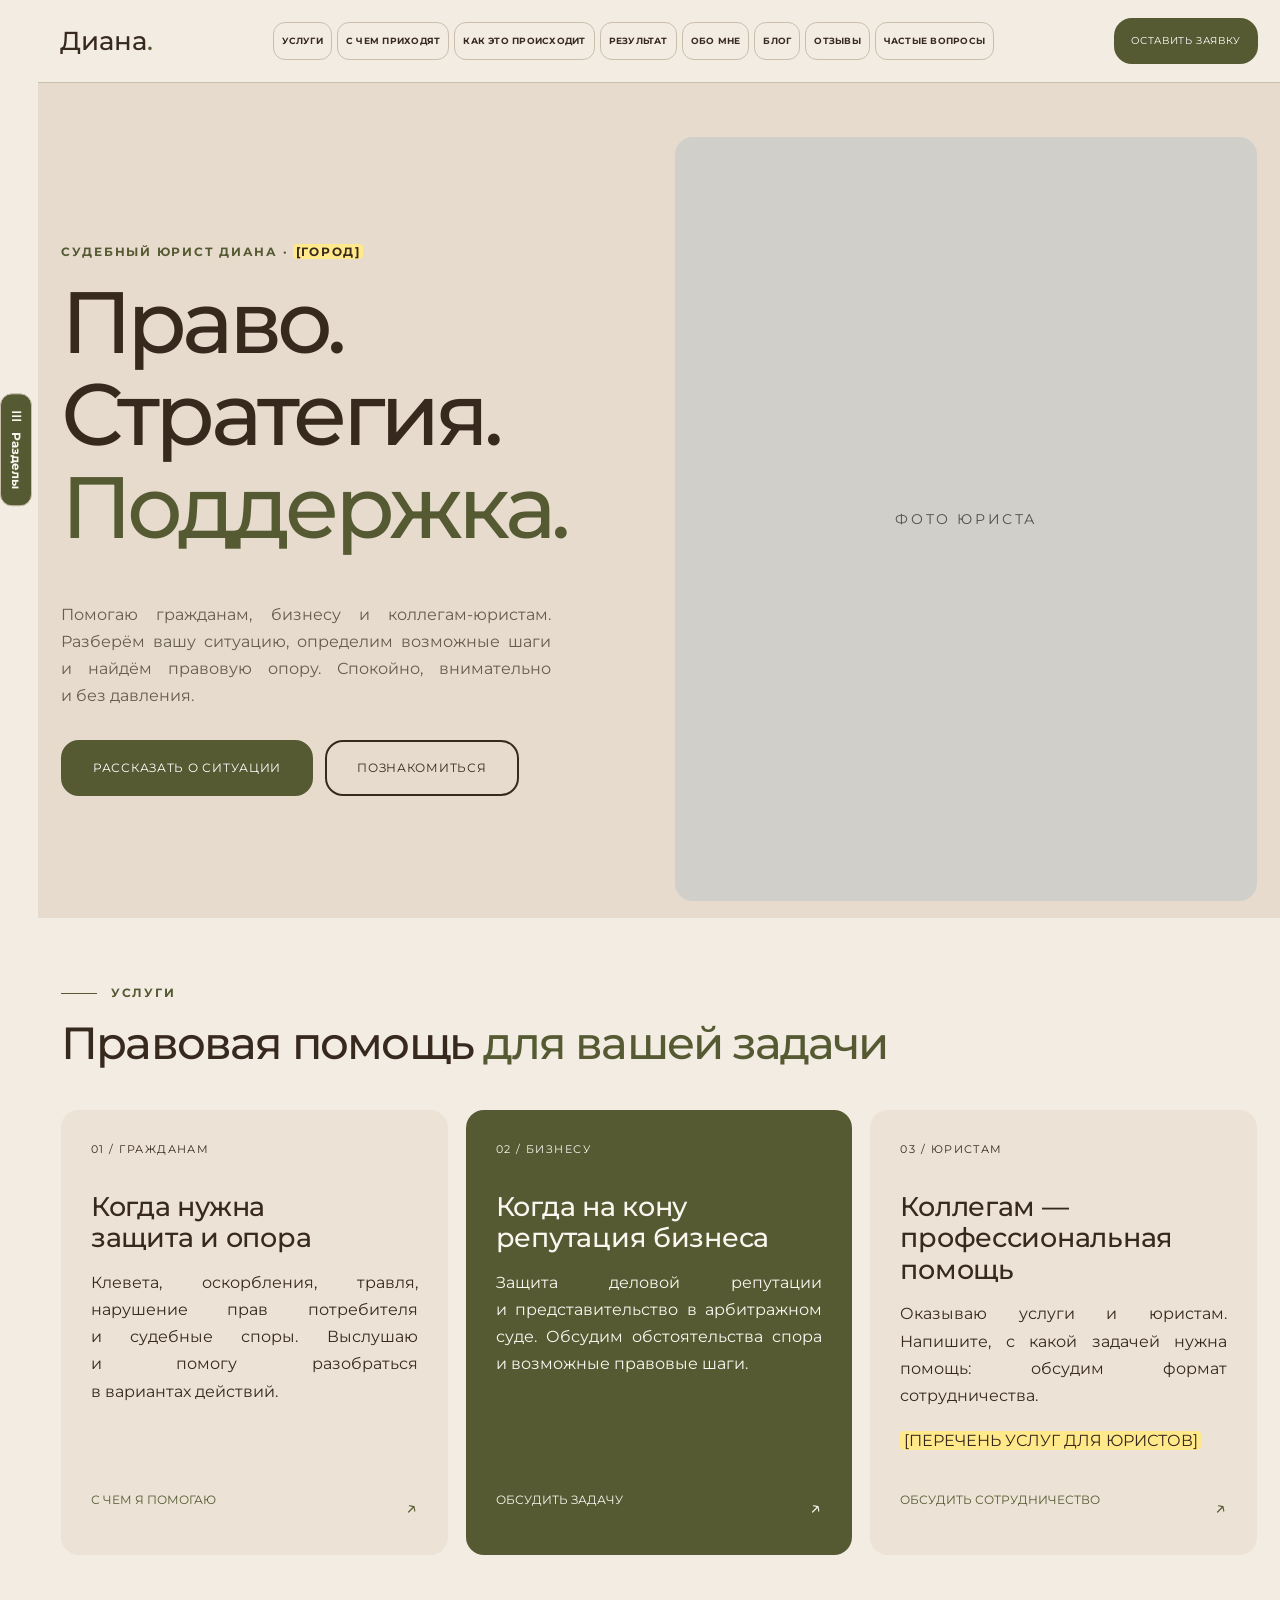
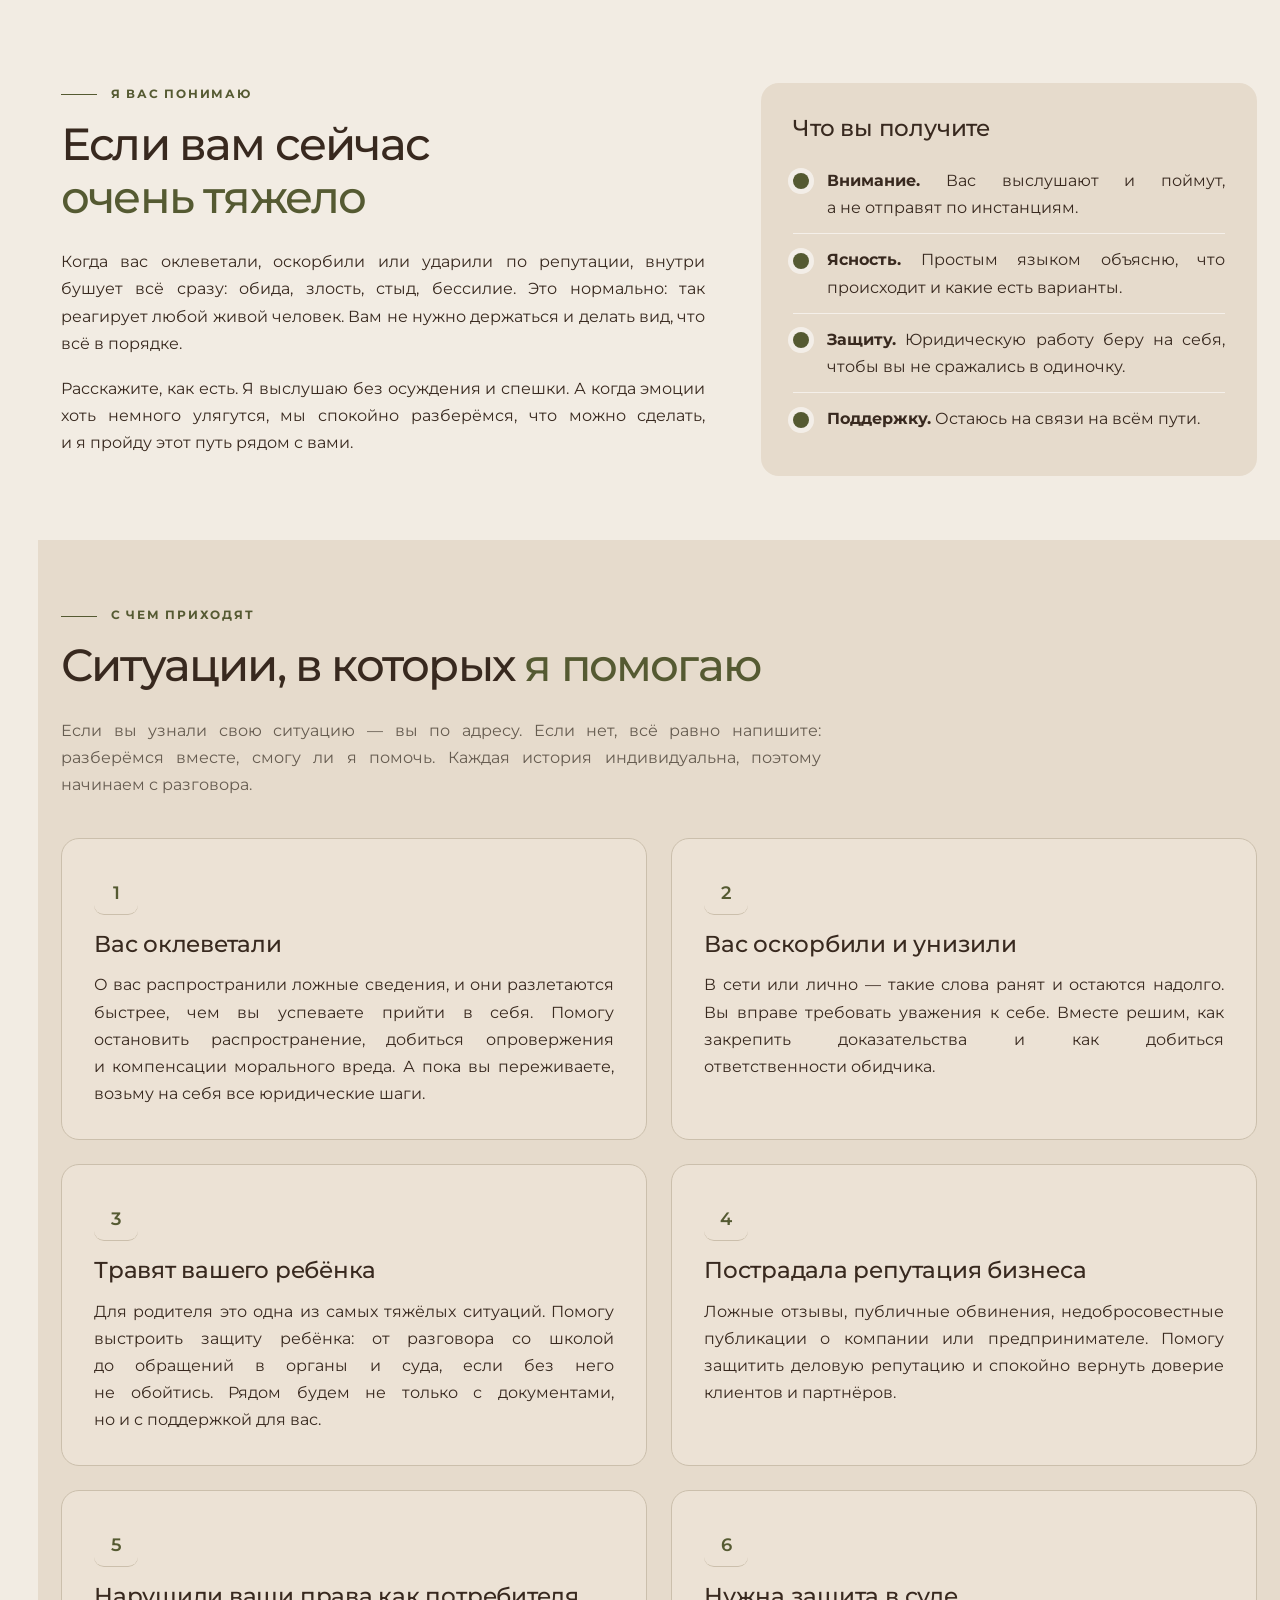
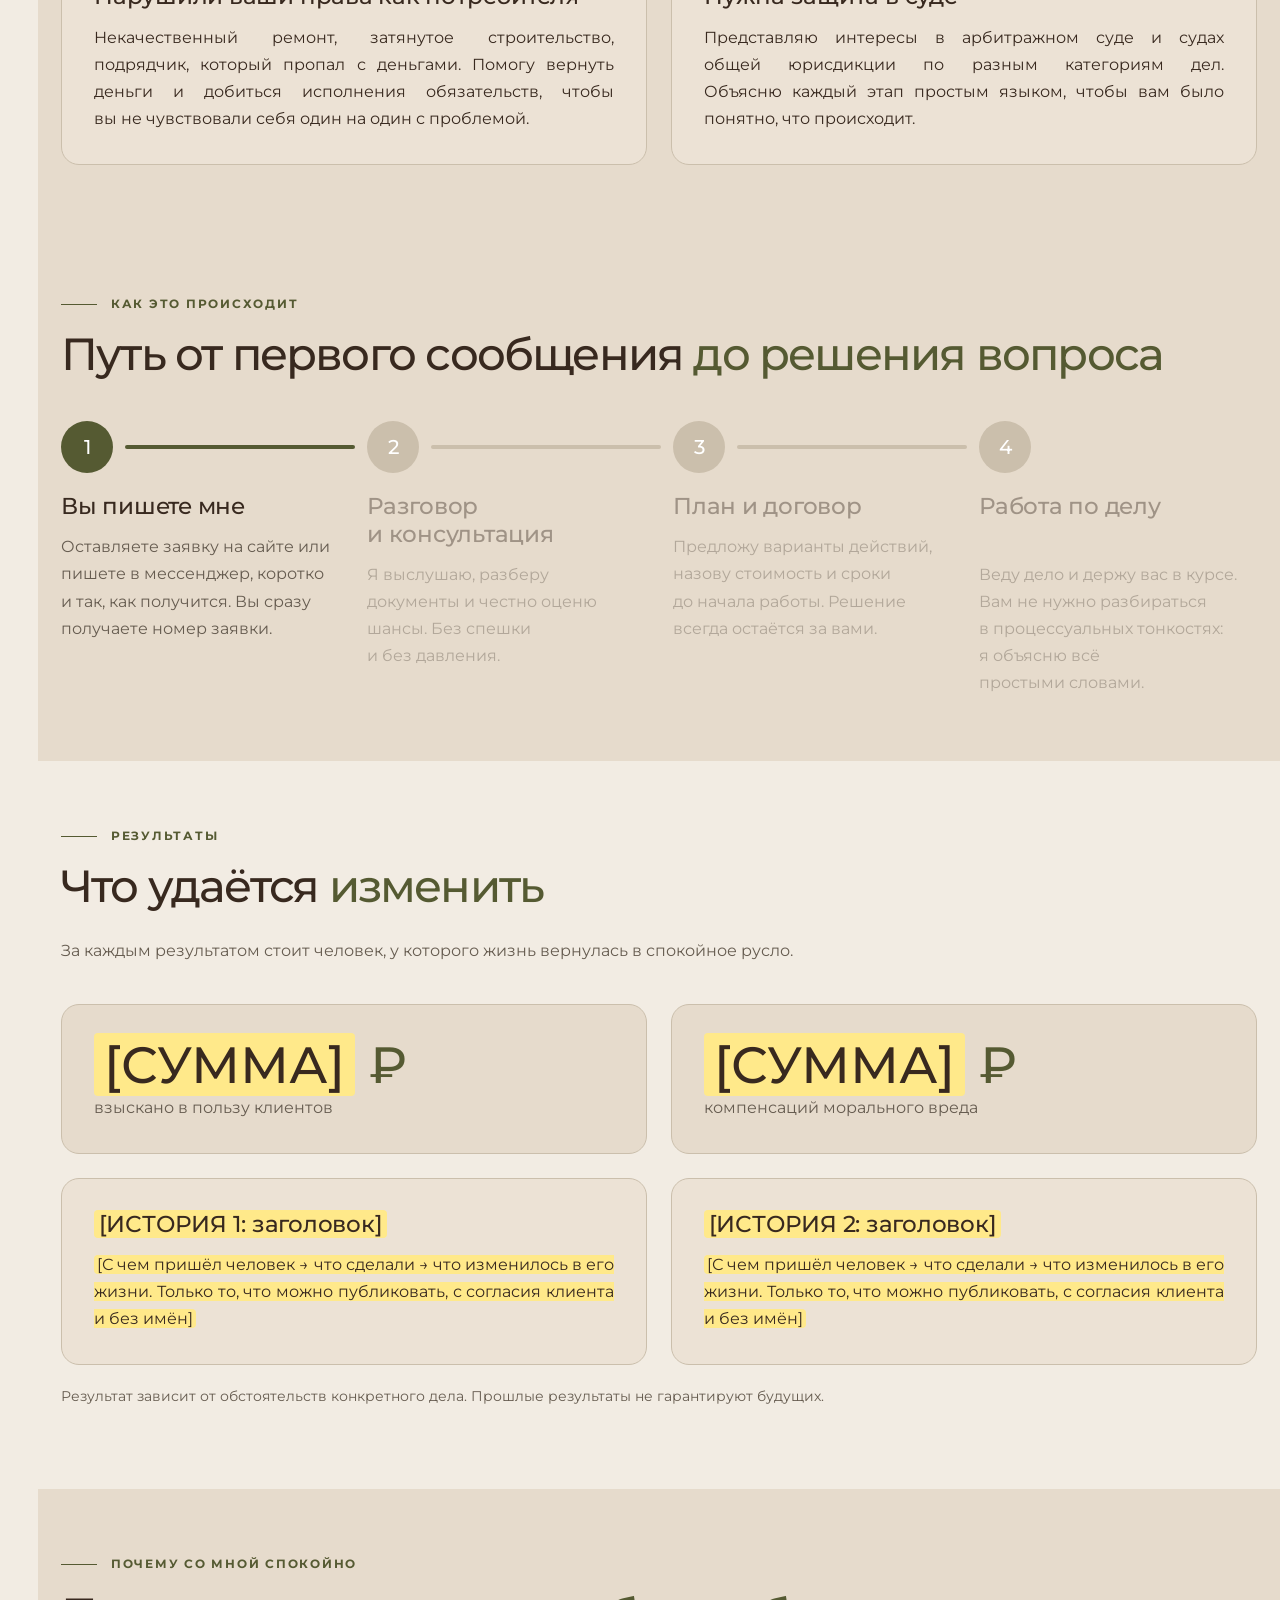
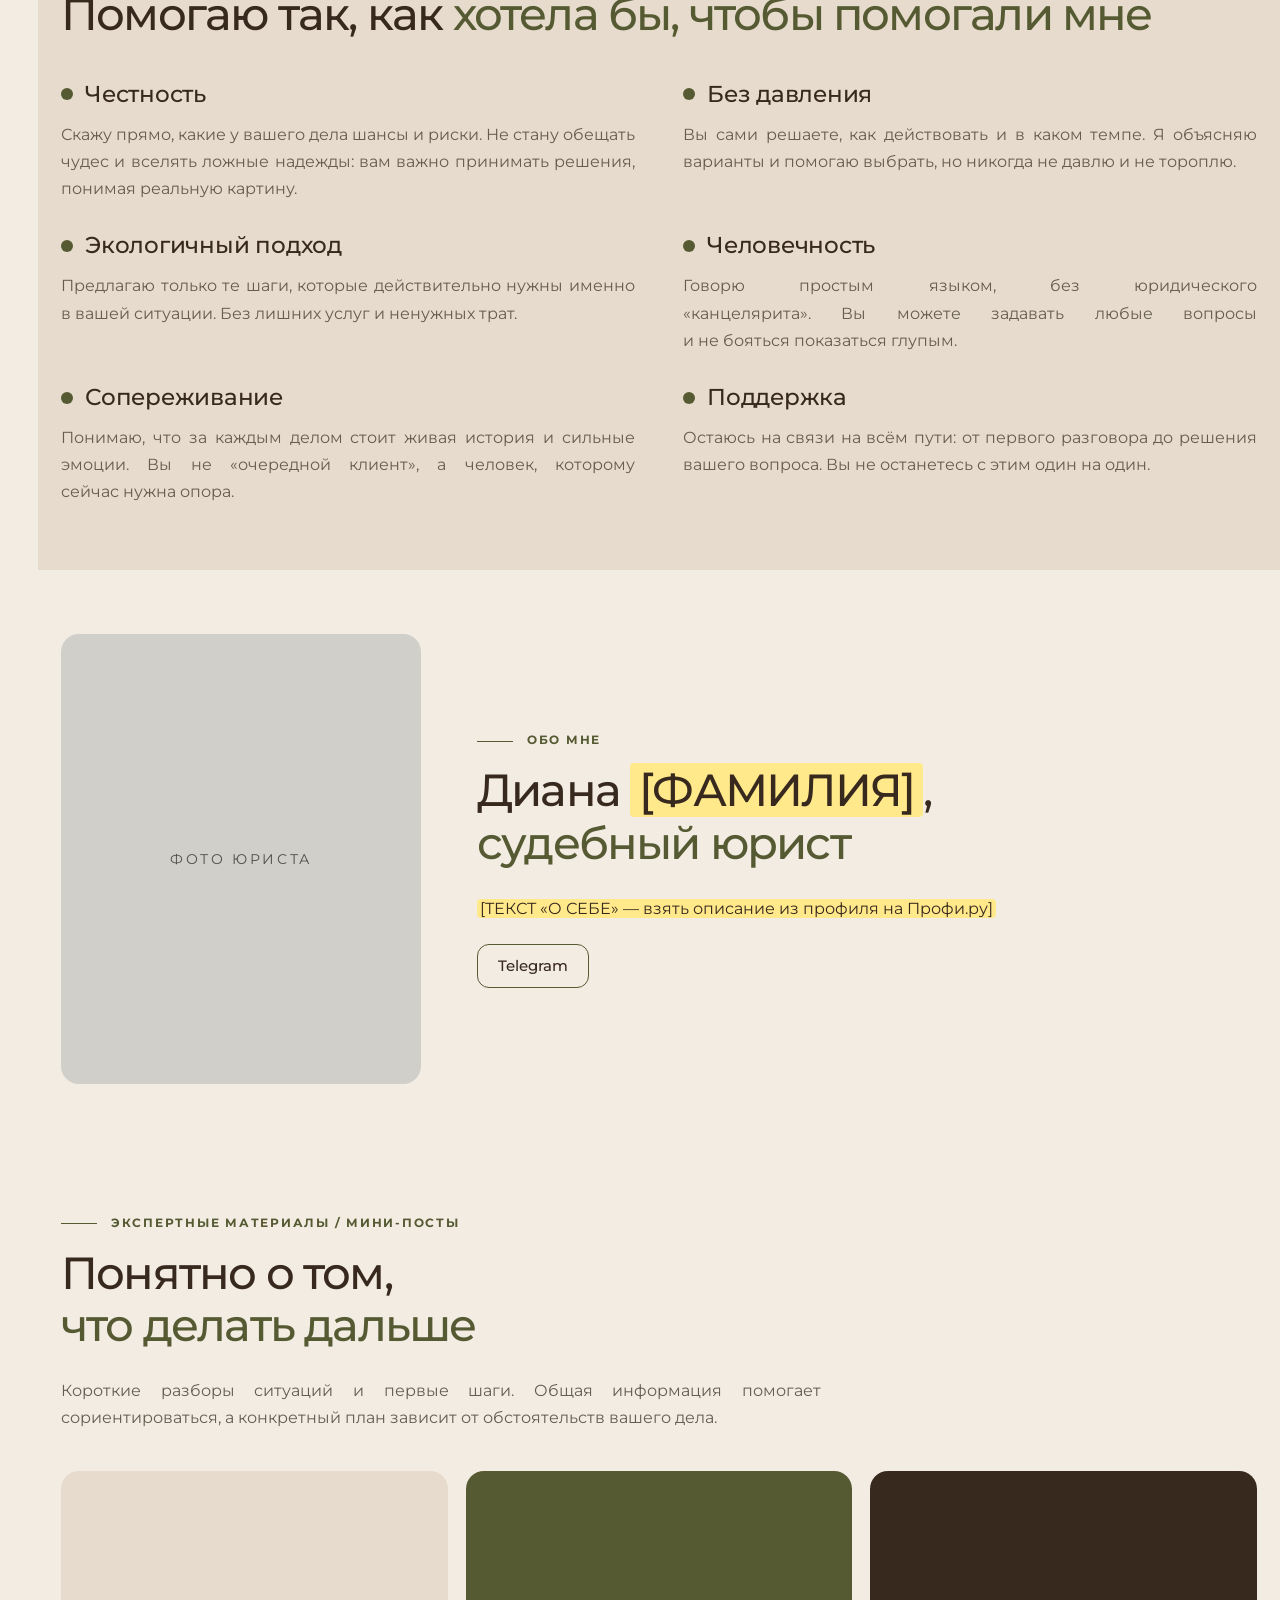
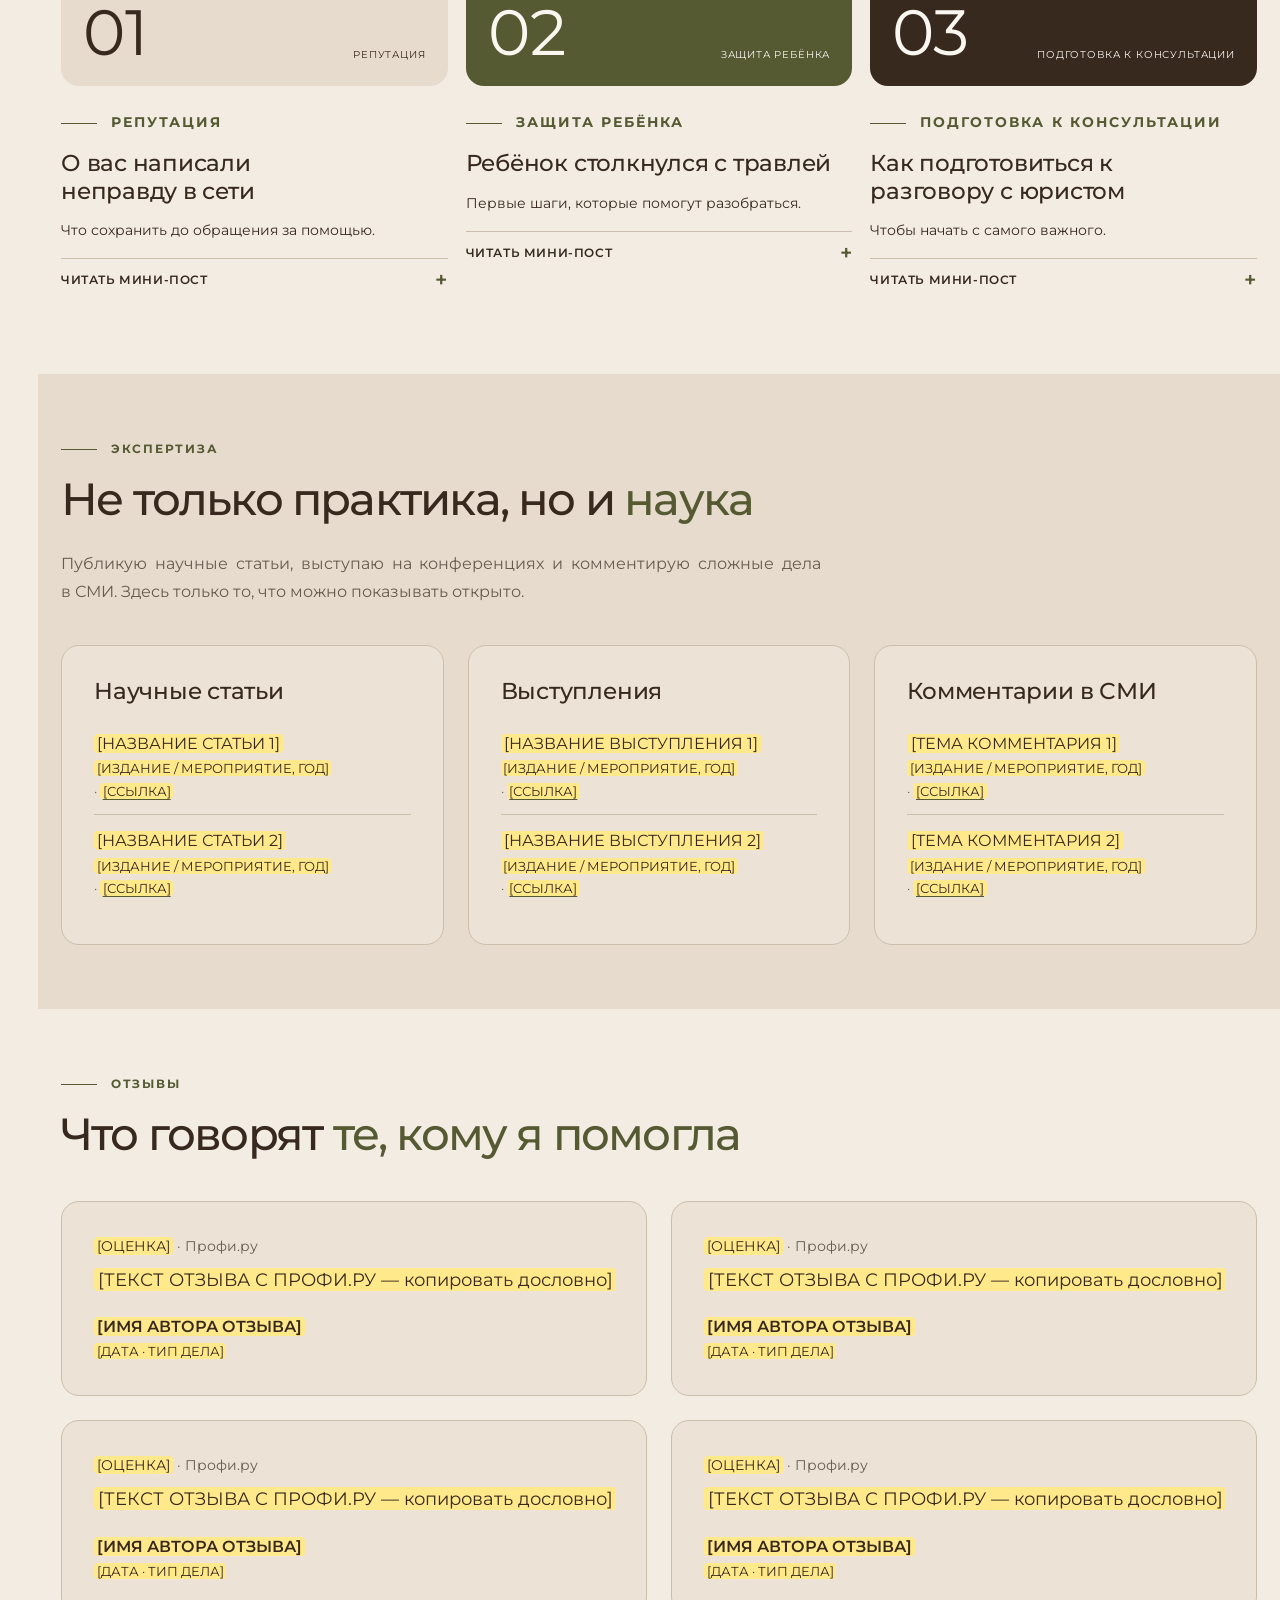
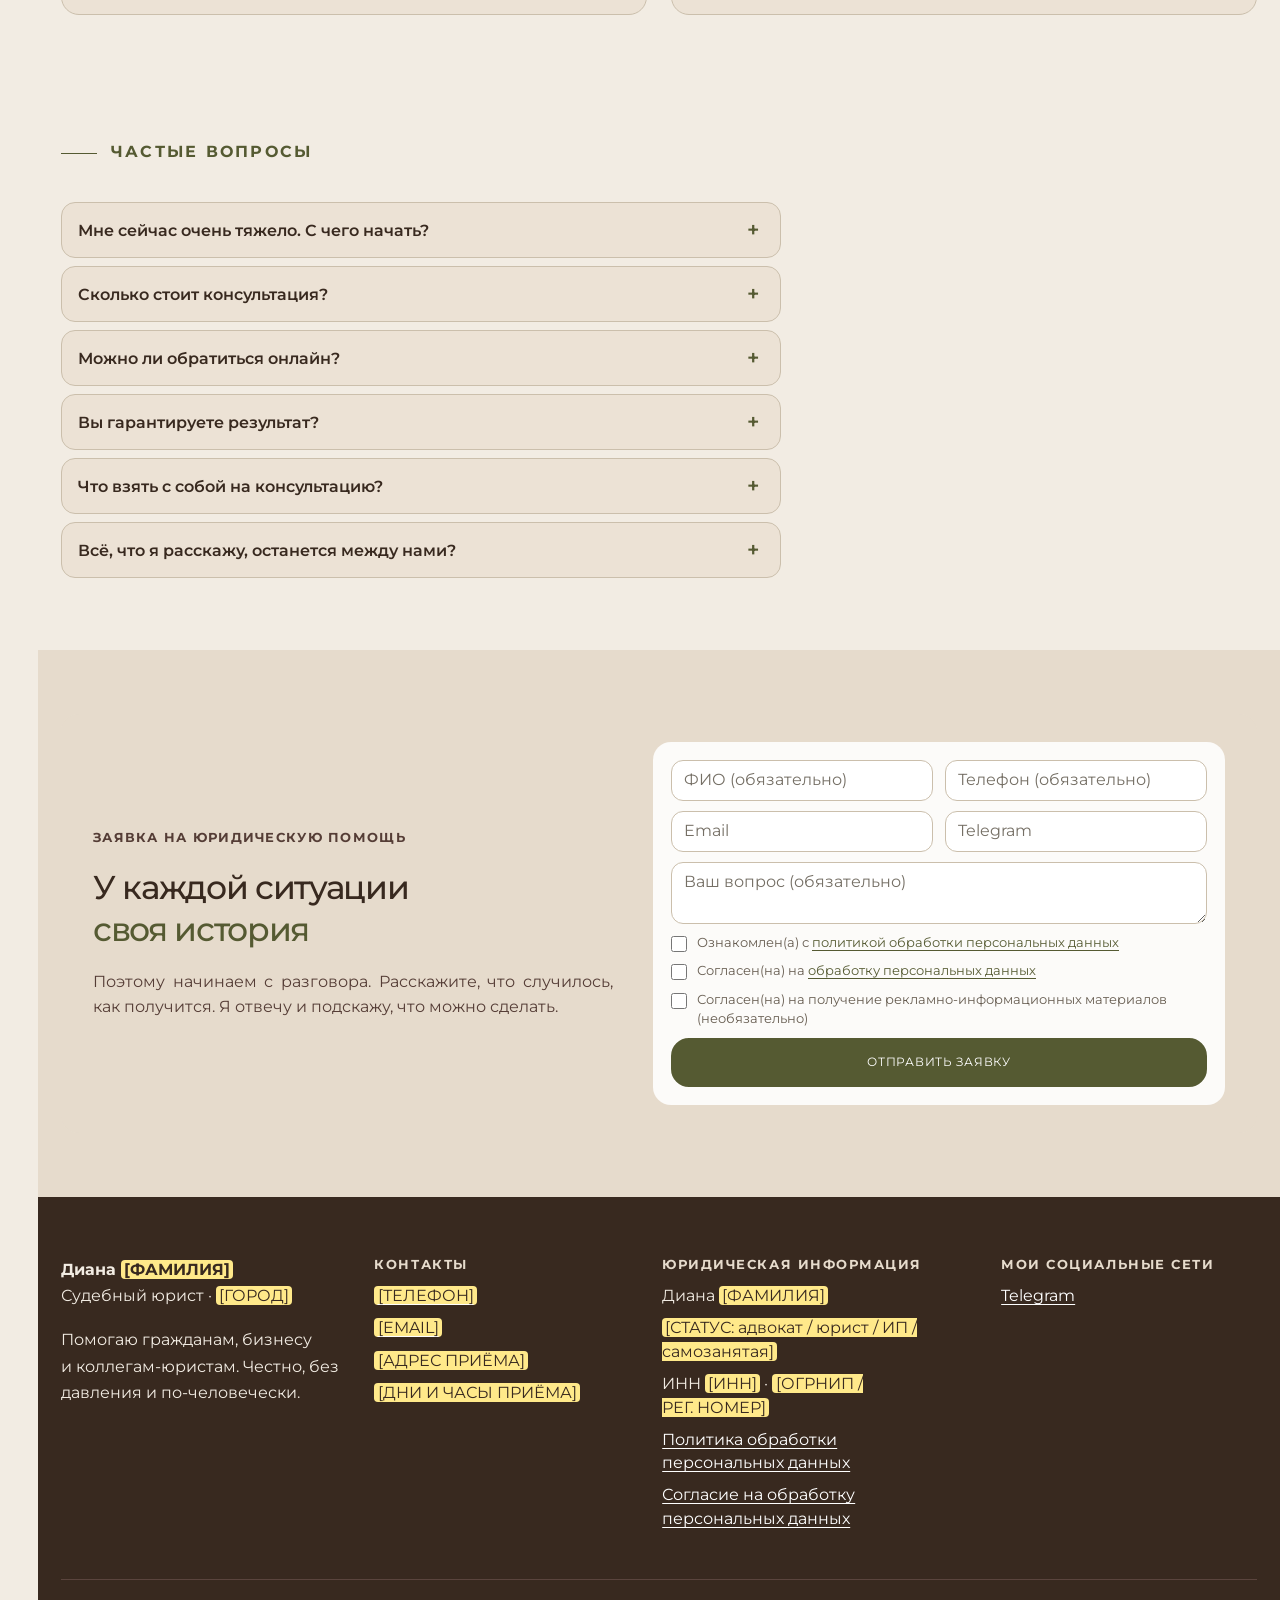
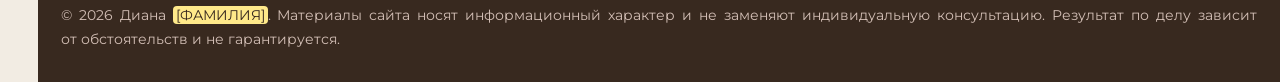
==== commit 9491bd20: "Перевести сайт на Montserrat, выровнять шапку и форму, убрать лишние соцсети" ====
--- a/index.html
+++ b/index.html
@@ -215,18 +215,7 @@
           <p><mark class="ph">[ТЕКСТ «О СЕБЕ» — взять описание из профиля на Профи.ру]</mark></p>
           <ul class="chips">
           <li><a href="https://t.me/USERNAME">Telegram</a></li>
-          <li><a href="https://instagram.com/USERNAME">Instagram</a></li>
-          <li><a href="https://vk.com/USERNAME">ВКонтакте</a></li>
-          <li><a href="https://profi.ru/profile/PROFILE">Профи.ру</a></li>
           </ul>
-          <div class="tiles">
-          <a class="tile reveal" style="--d:0.0s" href="https://instagram.com/USERNAME"><mark class="ph">[ПОСТ 1]</mark></a>
-          <a class="tile reveal" style="--d:0.05s" href="https://instagram.com/USERNAME"><mark class="ph">[ПОСТ 2]</mark></a>
-          <a class="tile reveal" style="--d:0.1s" href="https://instagram.com/USERNAME"><mark class="ph">[ПОСТ 3]</mark></a>
-          <a class="tile reveal" style="--d:0.15000000000000002s" href="https://instagram.com/USERNAME"><mark class="ph">[ПОСТ 4]</mark></a>
-          <a class="tile reveal" style="--d:0.2s" href="https://instagram.com/USERNAME"><mark class="ph">[ПОСТ 5]</mark></a>
-          <a class="tile reveal" style="--d:0.25s" href="https://instagram.com/USERNAME"><mark class="ph">[ПОСТ 6]</mark></a>
-          </div>
         </div>
       </div>
     </section>
@@ -277,7 +266,7 @@
         <div class="section-head reveal" style="--d:0s">
           <p class="kicker">Отзывы</p>
           <h2>Что говорят <em>те, кому я помогла</em></h2>
-          <p class="section-lead">Отзывы с моего профиля на <a href="https://profi.ru/profile/PROFILE">Профи.ру</a>. Там можно прочитать их все.</p>
+
         </div>
         <div class="grid">
           <article class="card review reveal" style="--d:0.0s">
@@ -342,8 +331,8 @@
     <section class="section soft" id="consult">
       <div class="wrap">
         <div class="cta-box reveal" style="--d:0s">
-          <p class="kicker consult-title">Заявка на юридическую помощь</p>
-          <div>
+          <div class="consult-copy">
+            <p class="kicker consult-title">Заявка на юридическую помощь</p>
             <h2>У каждой ситуации <em>своя история</em></h2>
             <p>Поэтому начинаем с разговора. Расскажите, что случилось, как получится. Я отвечу и подскажу, что можно сделать.</p>
           </div>
@@ -403,9 +392,6 @@
           <h3>Мои социальные сети</h3>
           <ul>
             <li><a href="https://t.me/USERNAME">Telegram</a></li>
-            <li><a href="https://instagram.com/USERNAME">Instagram</a></li>
-            <li><a href="https://vk.com/USERNAME">ВКонтакте</a></li>
-            <li><a href="https://profi.ru/profile/PROFILE">Профи.ру</a></li>
           </ul>
         </div>
       </div>
--- a/css/style.css
+++ b/css/style.css
@@ -16,12 +16,12 @@
   --radius: 18px;
   --shadow: none;
   --max: 1240px;
-  --serif: "Noto Serif Local", Georgia, serif;
-  --sans: "Noto Sans Local", Arial, sans-serif;
-}
-@font-face { font-family: "Noto Serif Local"; src: url("../fonts/NotoSerif-Regular.ttf") format("truetype"); font-weight: 400; font-style: normal; font-display: swap; }
-@font-face { font-family: "Noto Sans Local"; src: url("../fonts/NotoSans-Regular.ttf") format("truetype"); font-weight: 400; font-style: normal; font-display: swap; }
-
+  --serif: "Montserrat", Arial, sans-serif;
+  --sans: "Montserrat", Arial, sans-serif;
+}
+
+
+@font-face { font-family: "Montserrat"; src: url("../fonts/Montserrat-Variable.ttf") format("truetype"); font-weight: 100 900; font-style: normal; font-display: swap; }
 
 *, *::before, *::after { box-sizing: border-box; }
 html { -webkit-text-size-adjust: 100%; scroll-behavior: smooth; scroll-padding-top: 16px; }
@@ -440,3 +440,27 @@
   .cta-box { row-gap: 12px; }
 }
 @media (prefers-reduced-motion: reduce) { .side-menu nav { transition: none; } }
+
+/* Общая строка шапки и сбалансированная композиция заявки. */
+button, input, textarea, select { font-family: var(--sans); }
+.cta-box { grid-template-columns: minmax(0, 1fr) minmax(0, 1.1fr); align-items: center; gap: 40px; }
+.consult-copy { min-width: 0; }
+.cta-box .consult-title { margin-bottom: 20px; font-size: .8rem; line-height: 1.5; }
+.consult-copy h2 { font-size: clamp(1.7rem, 2.6vw, 2.2rem); line-height: 1.25; }
+.consult-copy > p:last-child { margin-bottom: 0; }
+@media (min-width: 1200px) {
+  .bar { flex-wrap: nowrap; gap: 12px; max-width: 1560px; }
+  .brand { flex: 0 0 auto; font-size: 1.6rem; }
+  .nav { order: 2; width: auto; min-width: 0; flex: 1; }
+  .nav ul { flex-wrap: nowrap; gap: 5px; justify-content: center; }
+  .nav a { white-space: nowrap; padding: 10px 8px; font-size: clamp(.59rem, .74vw, .75rem); letter-spacing: .025em; }
+  .header-cta { order: 3; flex: 0 0 auto; white-space: nowrap; padding: 12px 15px; font-size: .65rem; }
+}
+@media (max-width: 860px) {
+  .cta-box { grid-template-columns: 1fr; gap: 24px; }
+  .cta-box .consult-title { margin-bottom: 14px; }
+}
+@media (max-width: 600px) {
+  .cta-box { gap: 20px; }
+  .cta-box .consult-title { font-size: .72rem; }
+}
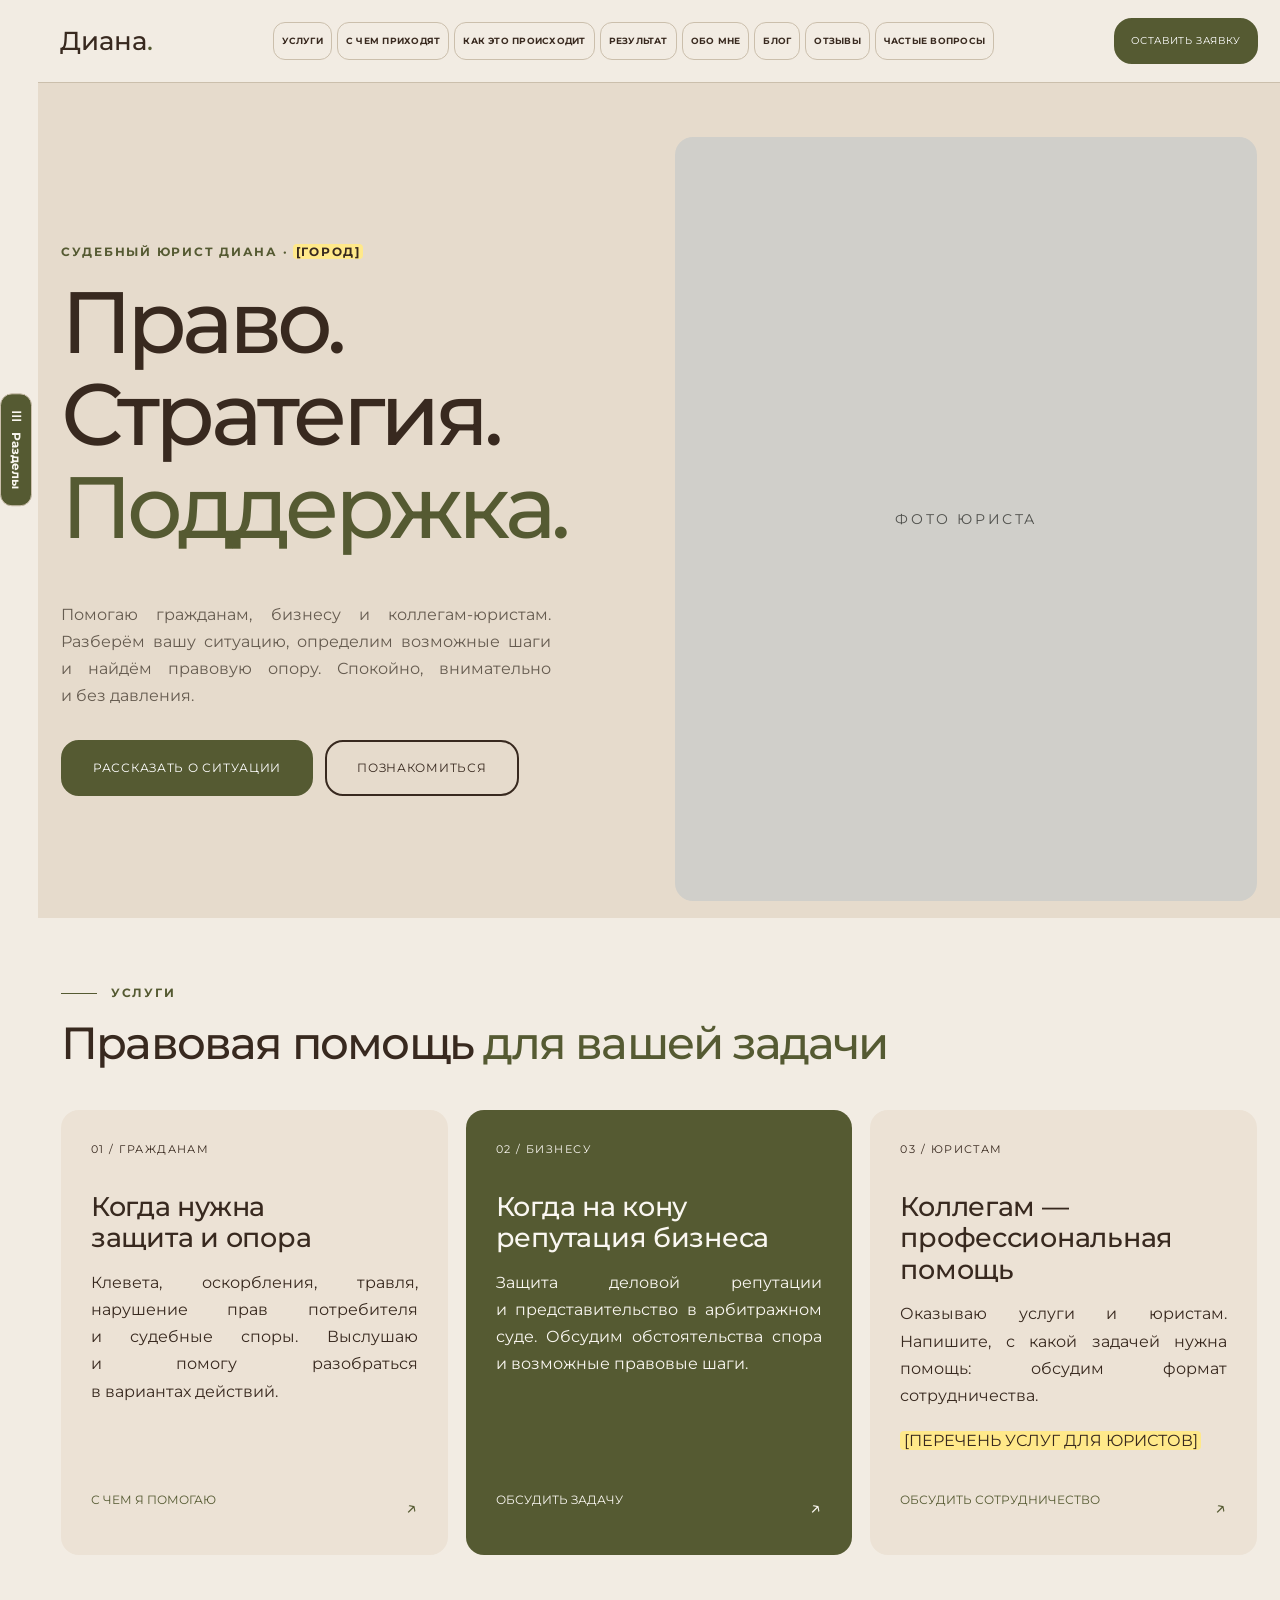
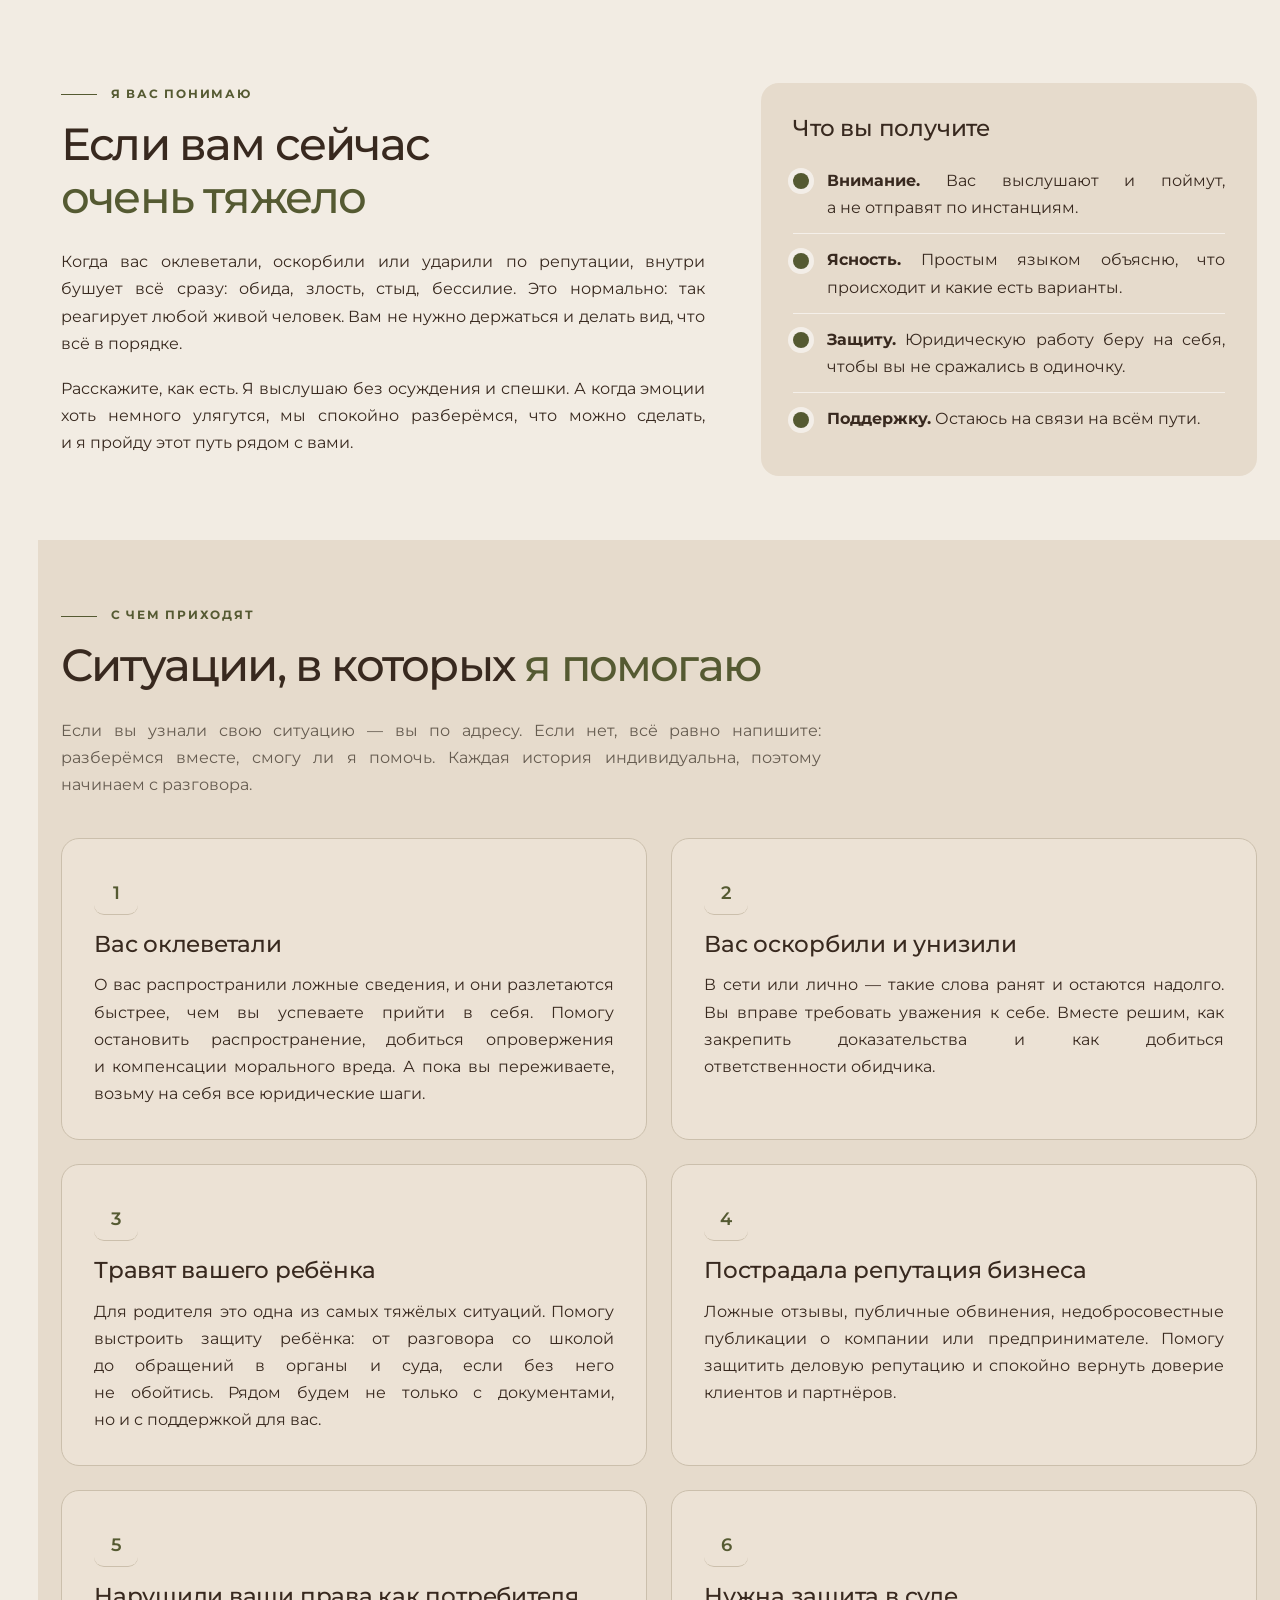
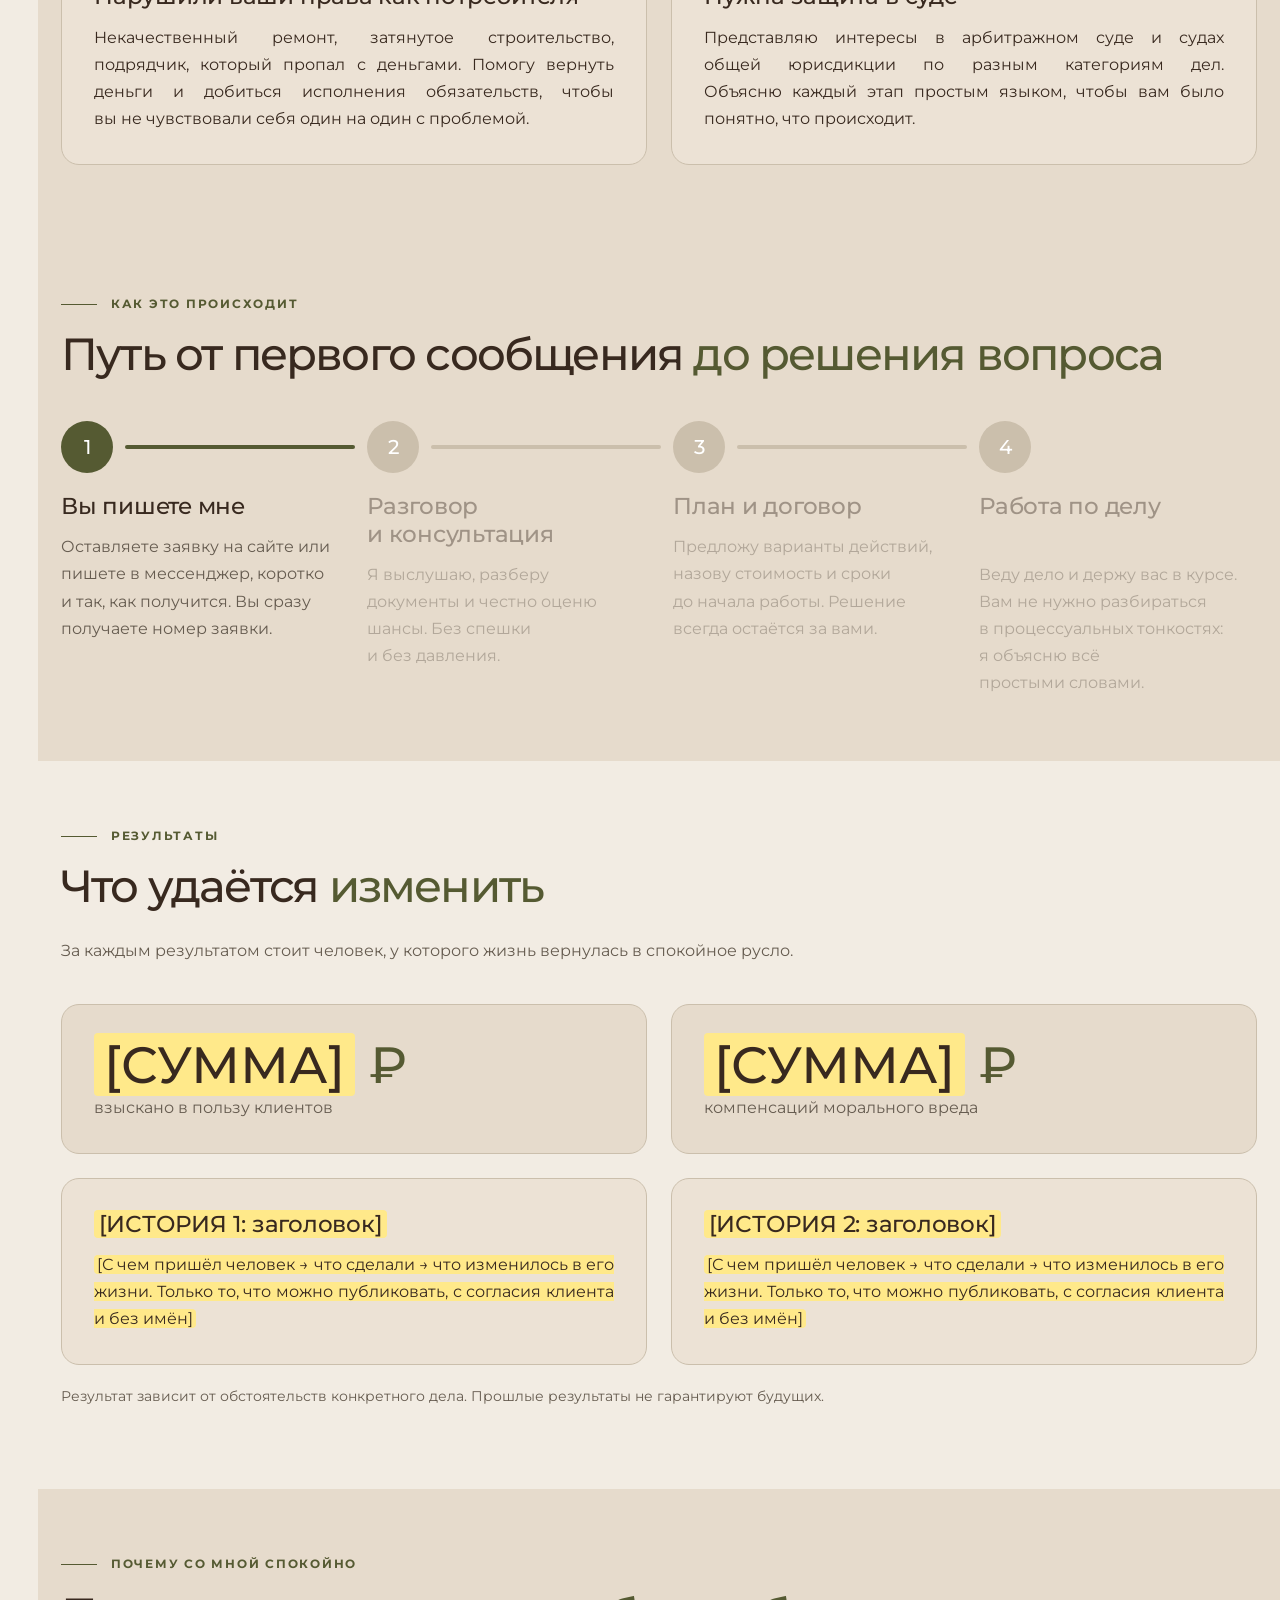
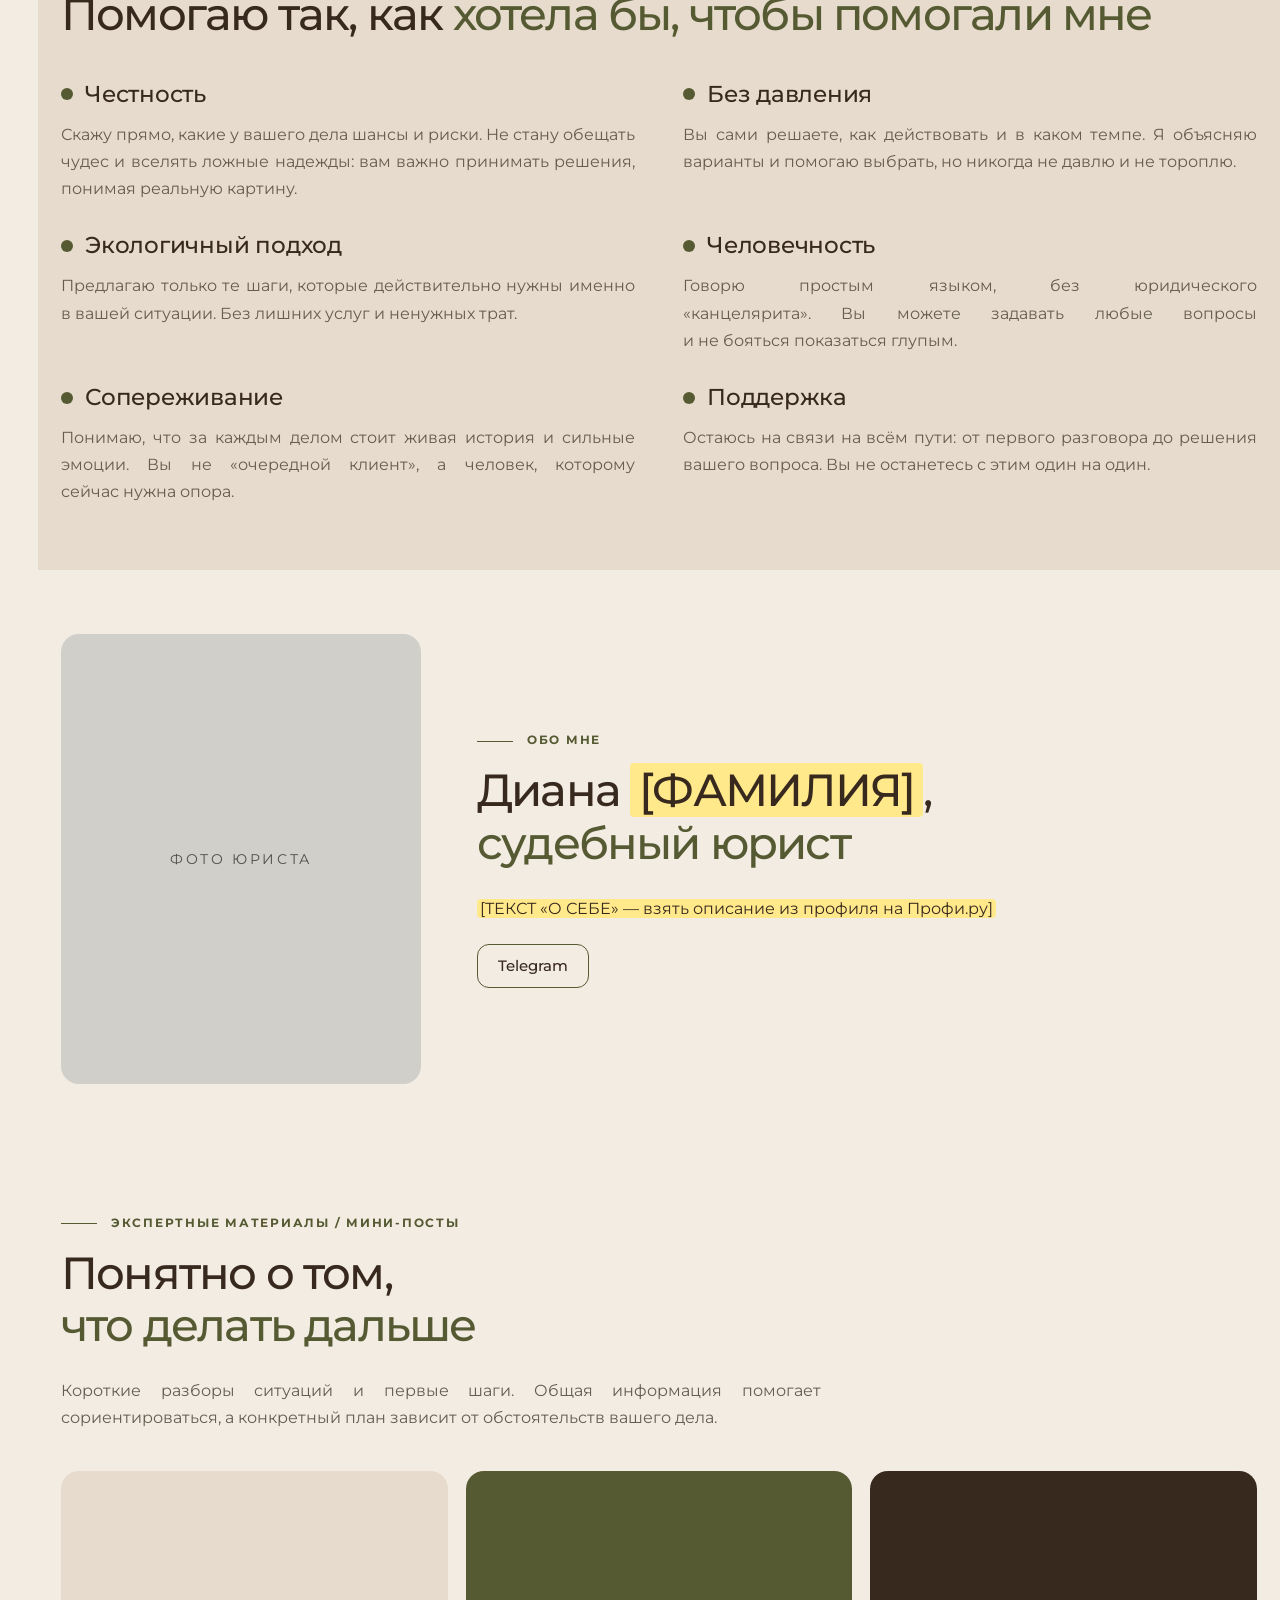
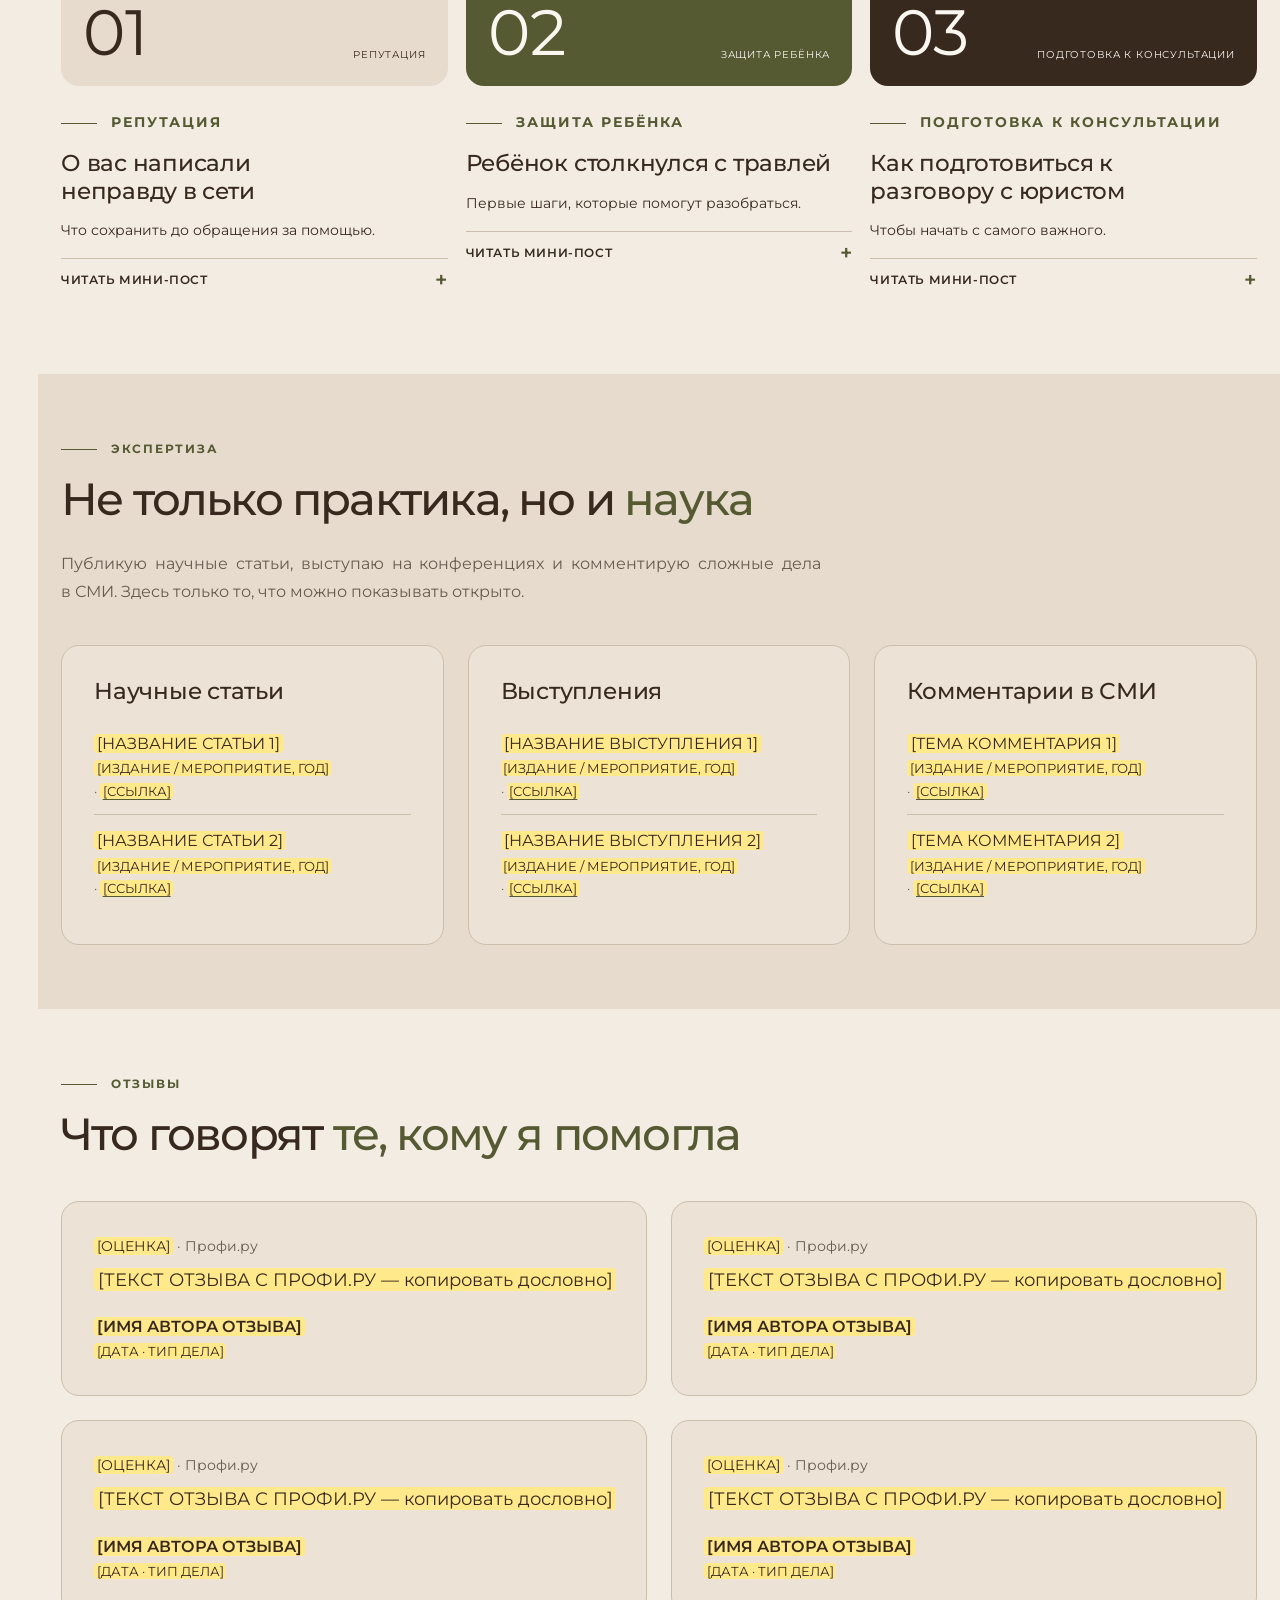
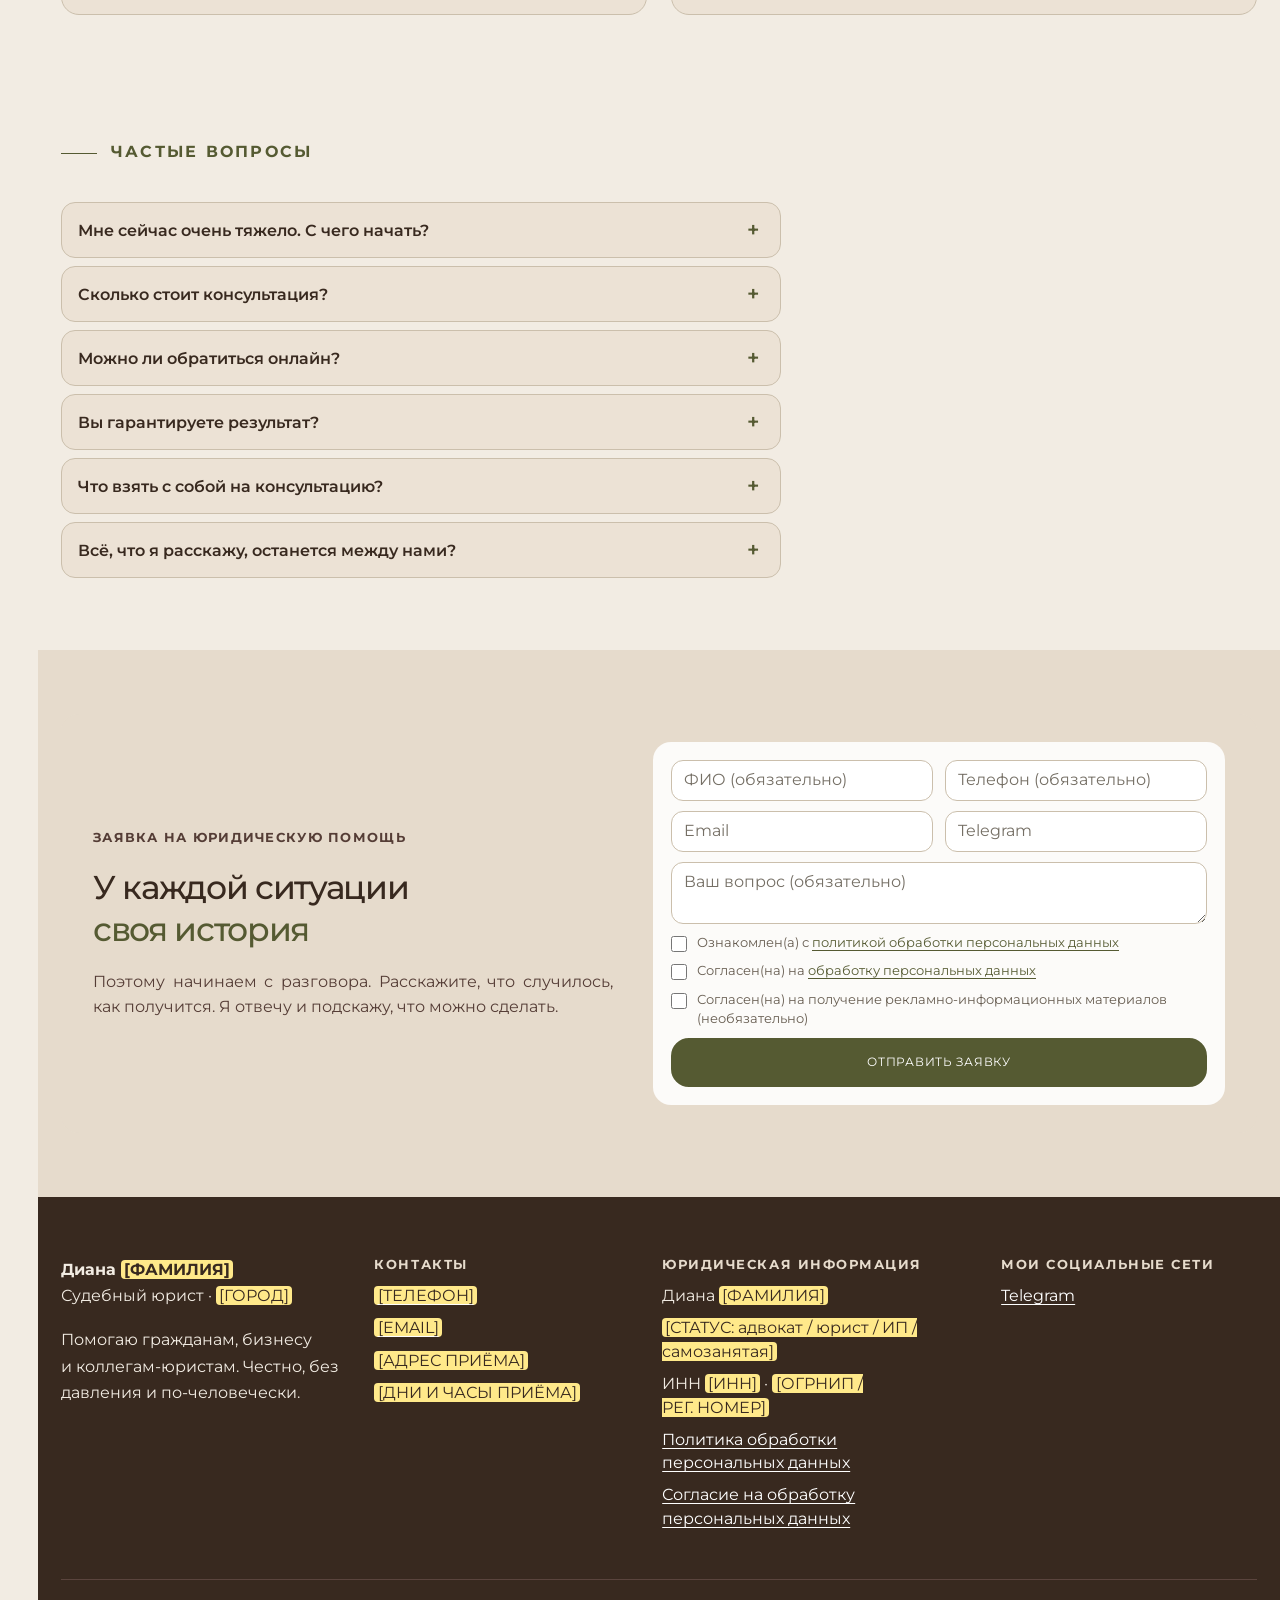
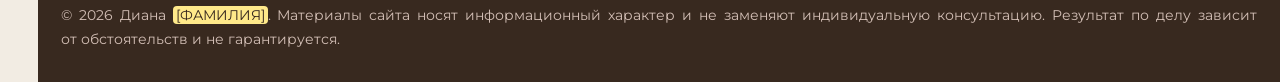
==== commit 1ae38e92: "Закрепить шапку в одну строку и обновить версию стилей" ====
--- a/index.html
+++ b/index.html
@@ -9,9 +9,9 @@
   <!-- ЧЕРНОВИК: удалить строку ниже перед запуском сайта на домене (см. AGENTS.md, раздел «Запуск») -->
   <meta name="robots" content="noindex, nofollow">
   <link rel="icon" href="favicon.svg" type="image/svg+xml">
-  <link rel="stylesheet" href="css/style.css">
+  <link rel="stylesheet" href="css/style.css?v=header-row-2">
   <script>document.documentElement.className = "js";</script>
-  <script src="js/site.js" defer></script>
+  <script src="js/site.js?v=header-row-2" defer></script>
 </head>
 <body id="top">
   <a class="skip" href="#main">К содержимому</a>
--- a/css/style.css
+++ b/css/style.css
@@ -464,3 +464,13 @@
   .cta-box { gap: 20px; }
   .cta-box .consult-title { font-size: .72rem; }
 }
+
+/* Шапка: имя, навигация и заявка занимают одну строку. */
+@media (min-width: 861px) {
+  .site-header .bar { display: grid; grid-template-columns: auto minmax(0, 1fr) auto; align-items: center; gap: 12px; max-width: 1560px; }
+  .site-header .brand { grid-column: 1; grid-row: 1; font-size: 1.6rem; white-space: nowrap; }
+  .site-header .nav { grid-column: 2; grid-row: 1; width: 100%; min-width: 0; overflow-x: auto; scrollbar-width: thin; }
+  .site-header .nav ul { display: flex; flex-wrap: nowrap; justify-content: center; gap: 5px; width: max-content; min-width: 100%; }
+  .site-header .nav a { white-space: nowrap; padding: 10px 8px; font-size: clamp(.59rem, .74vw, .75rem); letter-spacing: .025em; }
+  .site-header .header-cta { grid-column: 3; grid-row: 1; white-space: nowrap; padding: 12px 15px; font-size: .65rem; }
+}
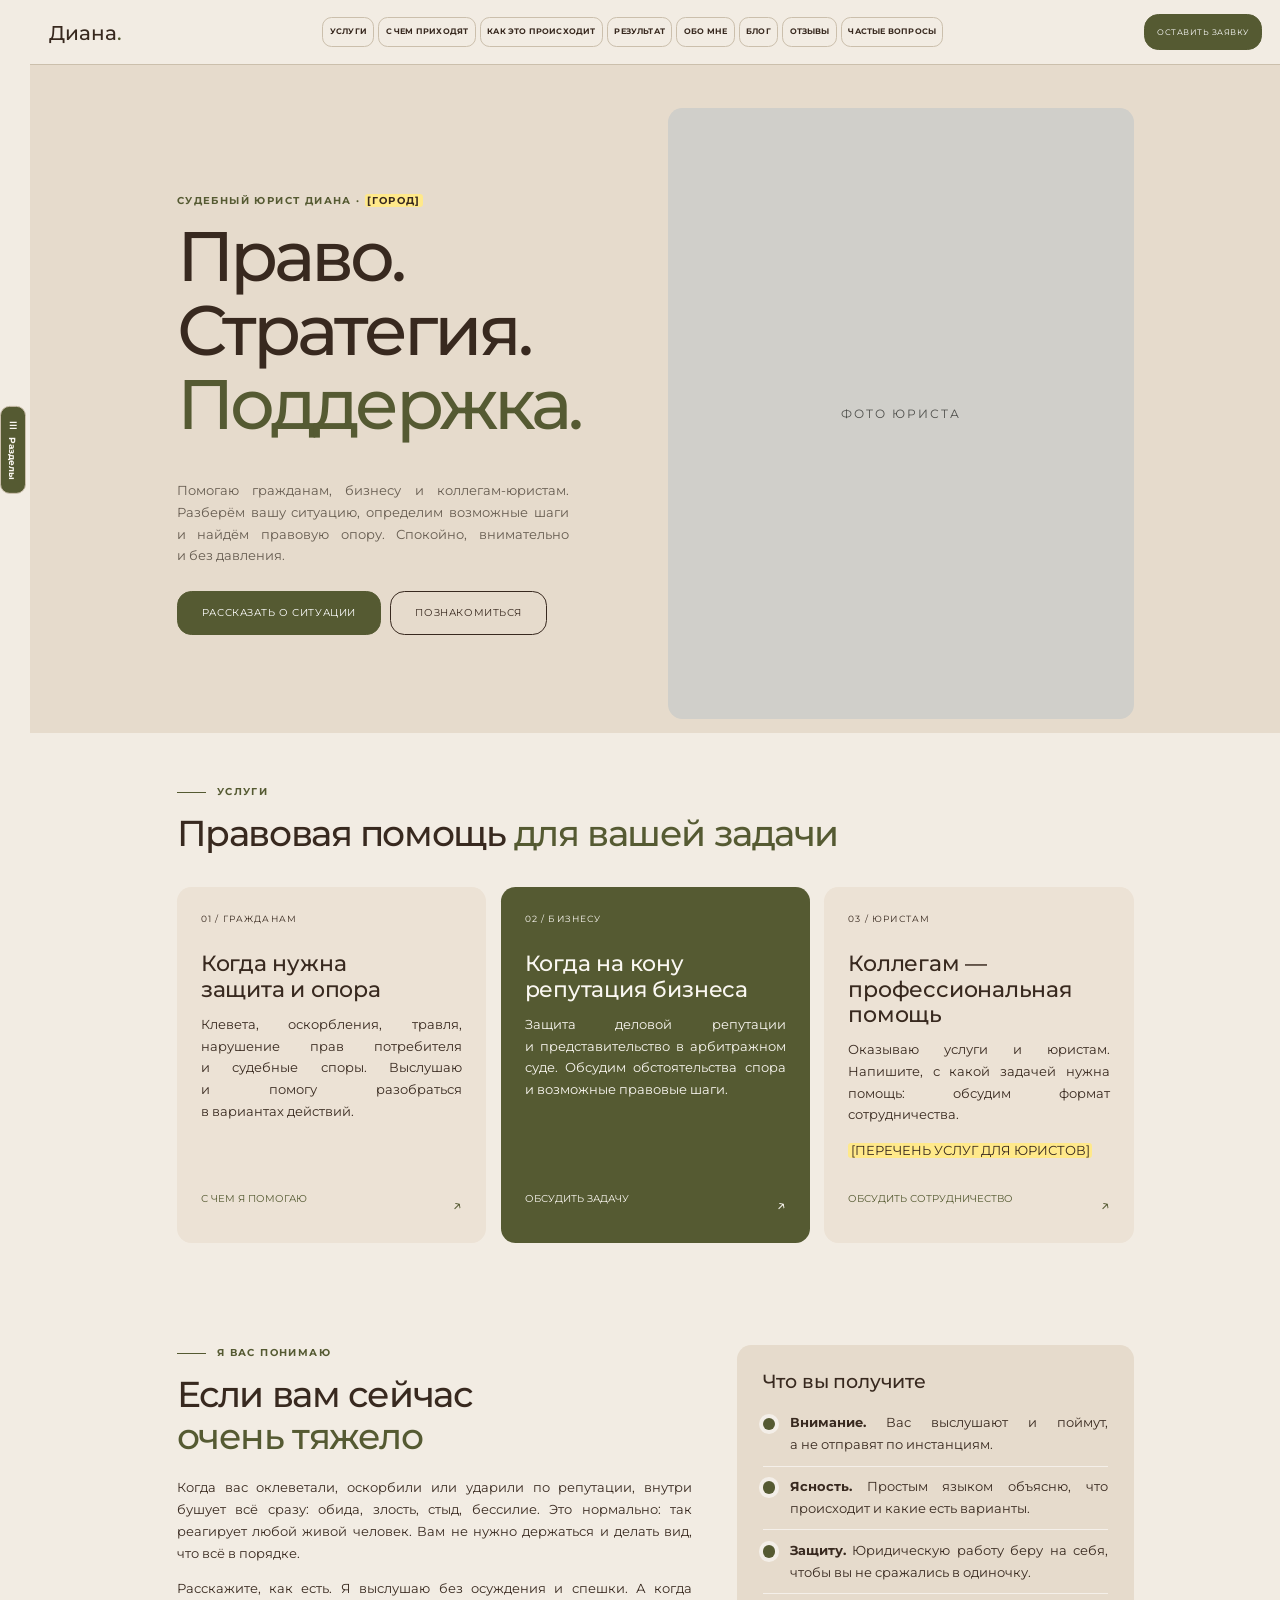
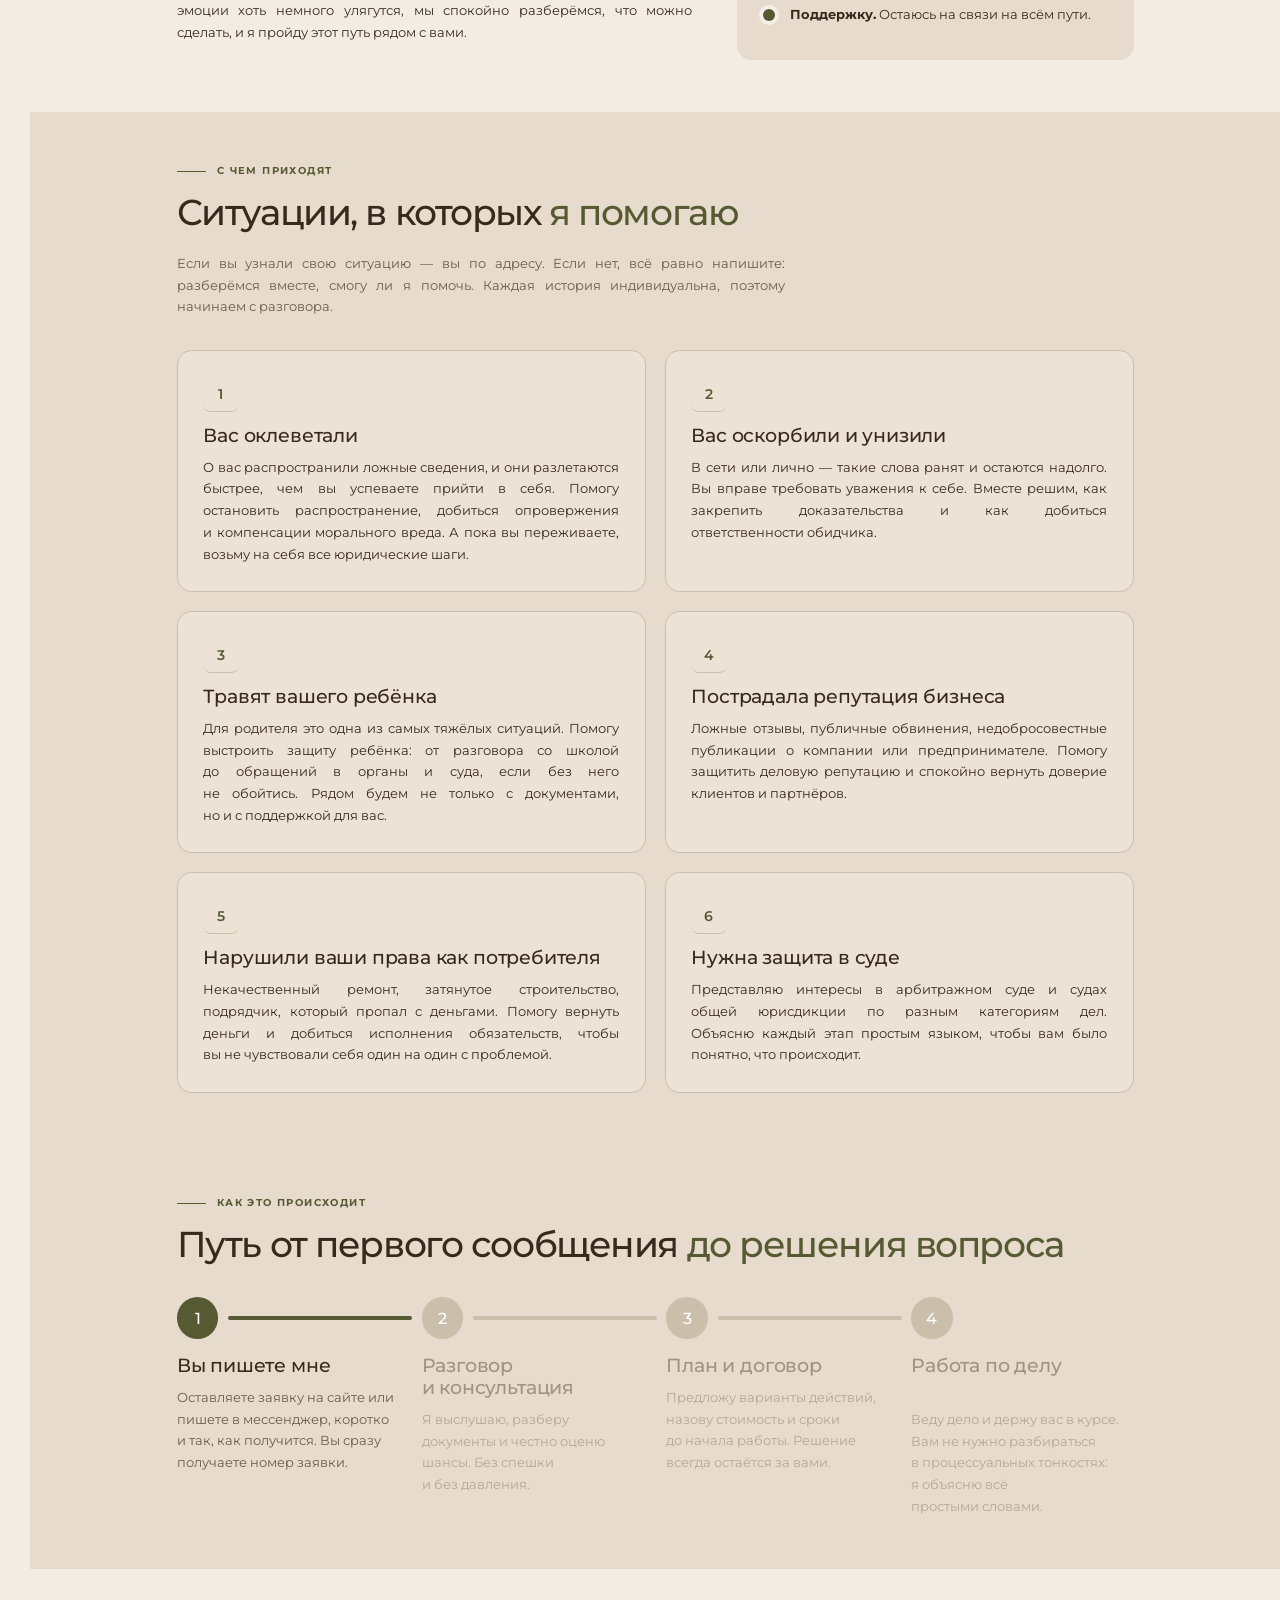
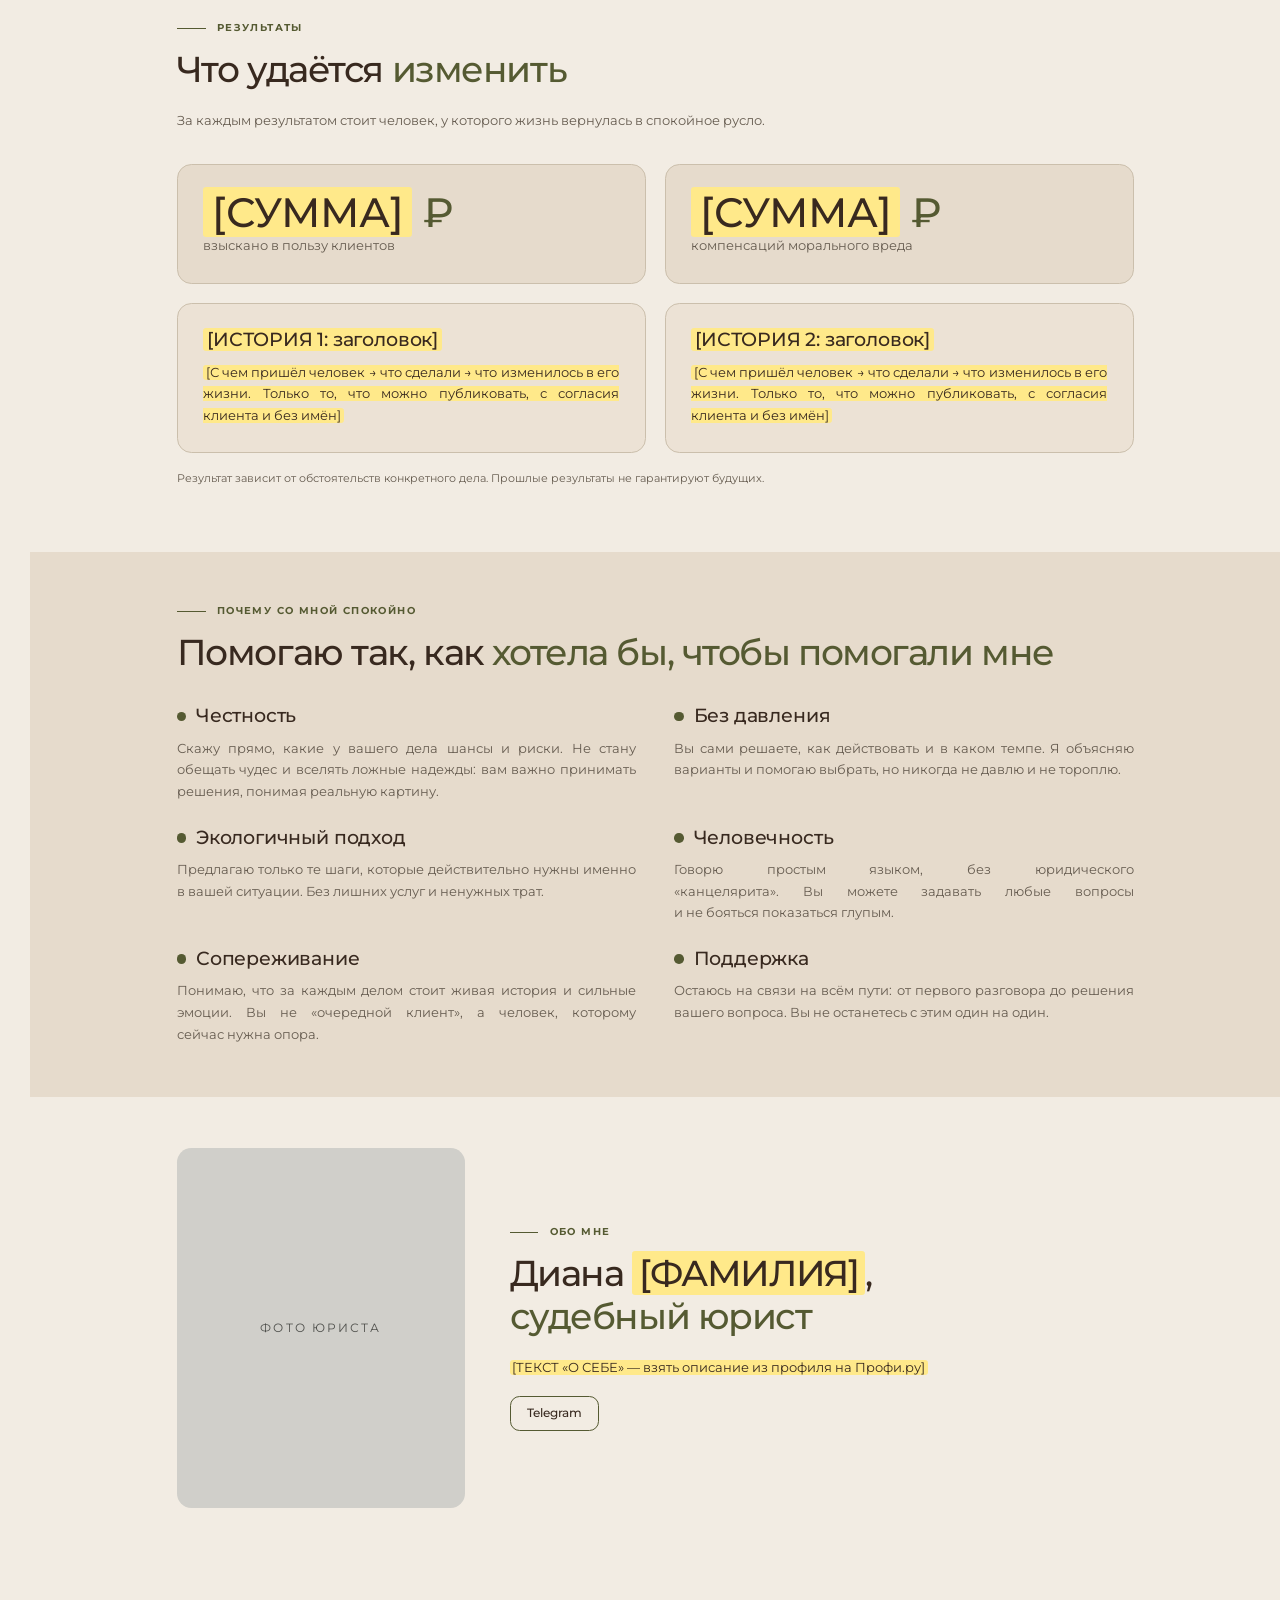
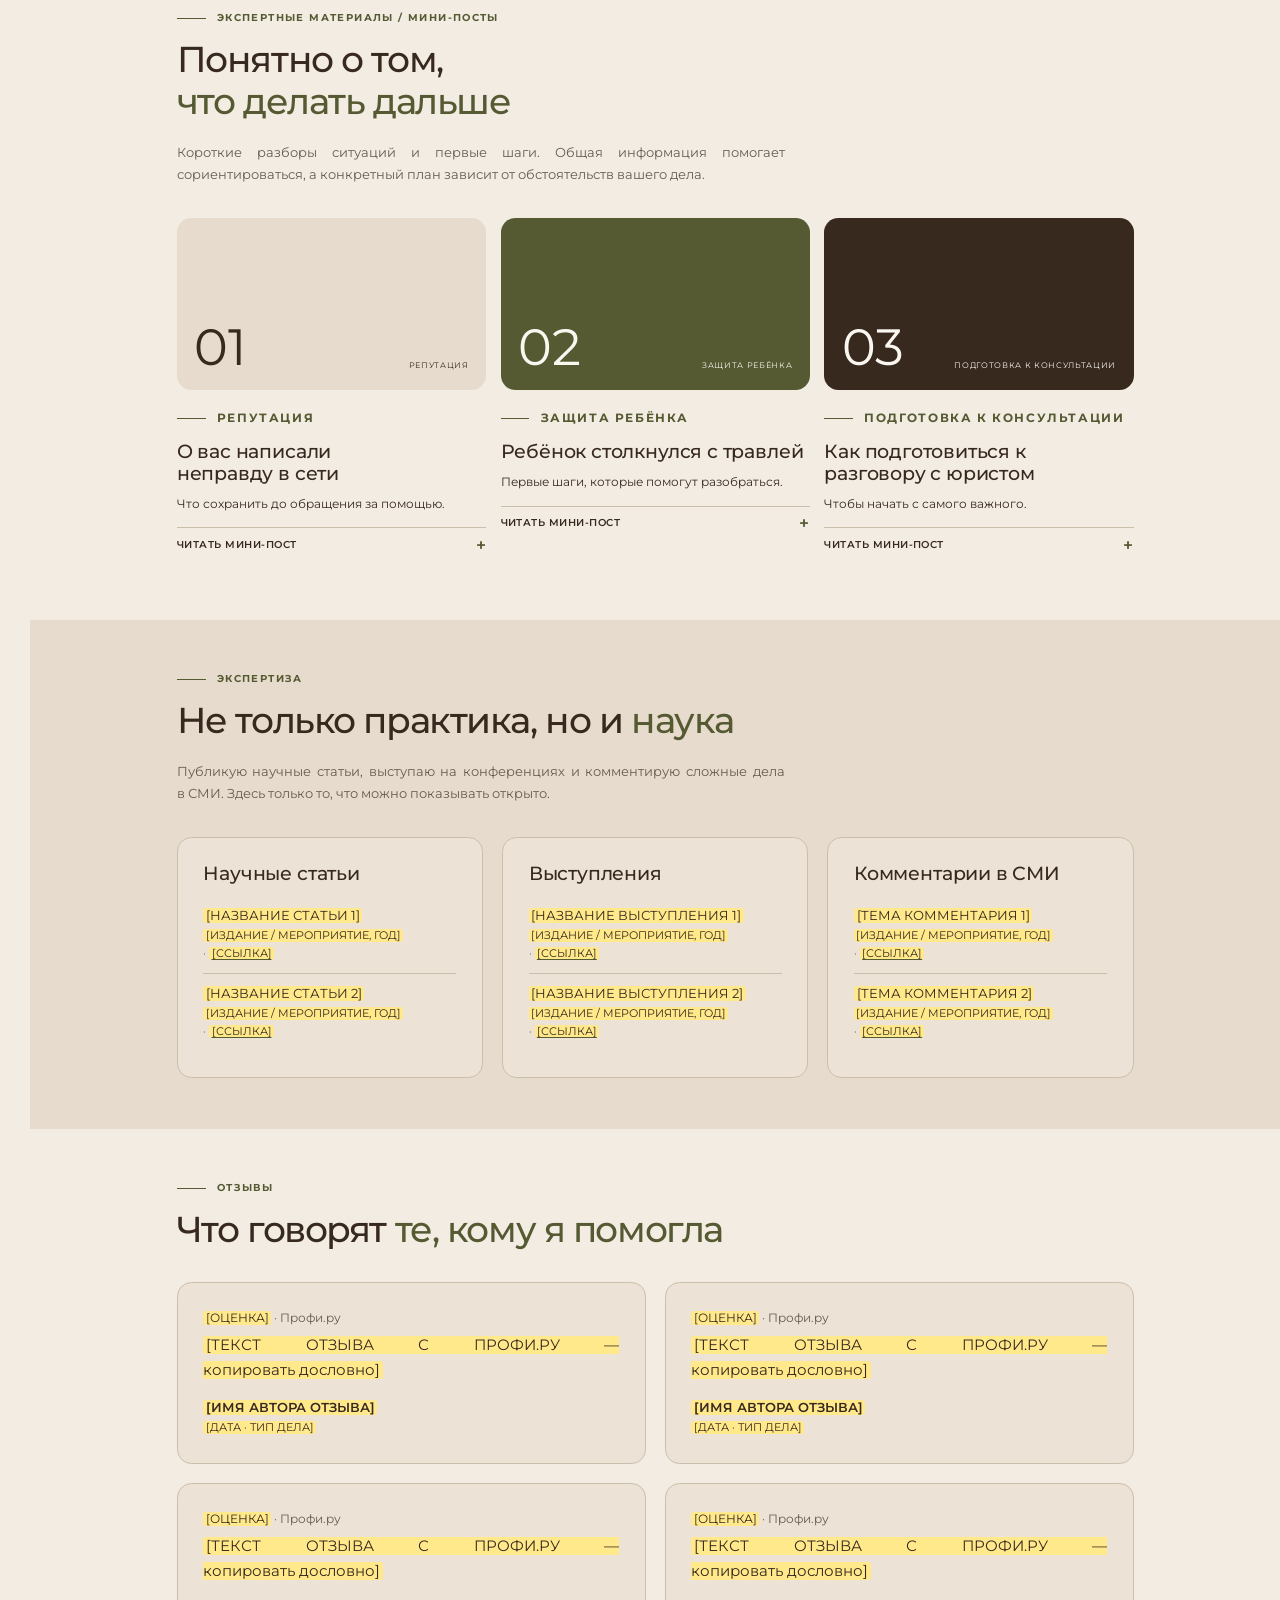
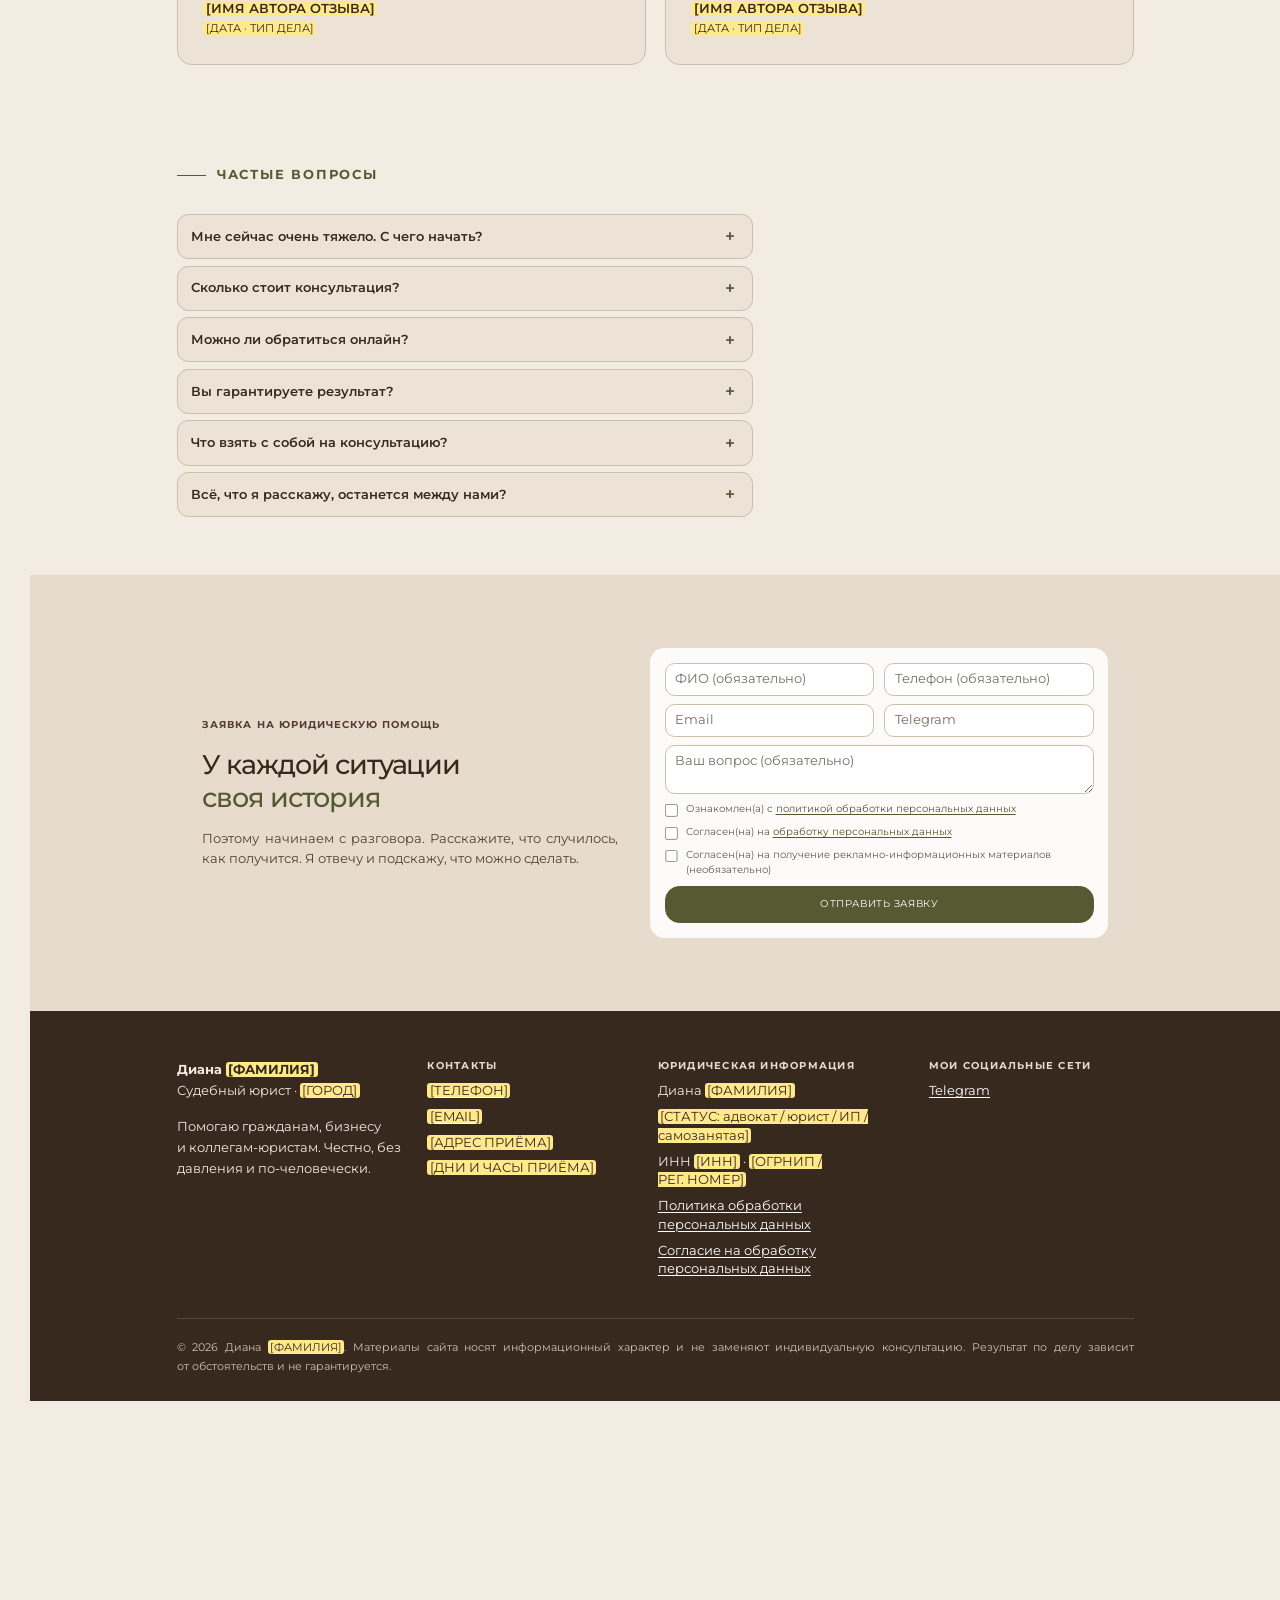
==== commit 72244a62: "Уменьшить общий масштаб сайта до 80 процентов" ====
--- a/index.html
+++ b/index.html
@@ -9,9 +9,9 @@
   <!-- ЧЕРНОВИК: удалить строку ниже перед запуском сайта на домене (см. AGENTS.md, раздел «Запуск») -->
   <meta name="robots" content="noindex, nofollow">
   <link rel="icon" href="favicon.svg" type="image/svg+xml">
-  <link rel="stylesheet" href="css/style.css?v=header-row-2">
+  <link rel="stylesheet" href="css/style.css?v=compact-80">
   <script>document.documentElement.className = "js";</script>
-  <script src="js/site.js?v=header-row-2" defer></script>
+  <script src="js/site.js?v=compact-80" defer></script>
 </head>
 <body id="top">
   <a class="skip" href="#main">К содержимому</a>
--- a/css/style.css
+++ b/css/style.css
@@ -474,3 +474,6 @@
   .site-header .nav a { white-space: nowrap; padding: 10px 8px; font-size: clamp(.59rem, .74vw, .75rem); letter-spacing: .025em; }
   .site-header .header-cta { grid-column: 3; grid-row: 1; white-space: nowrap; padding: 12px 15px; font-size: .65rem; }
 }
+
+/* Общий масштаб: уменьшение всех элементов в 1,25 раза. */
+html { zoom: .8; }
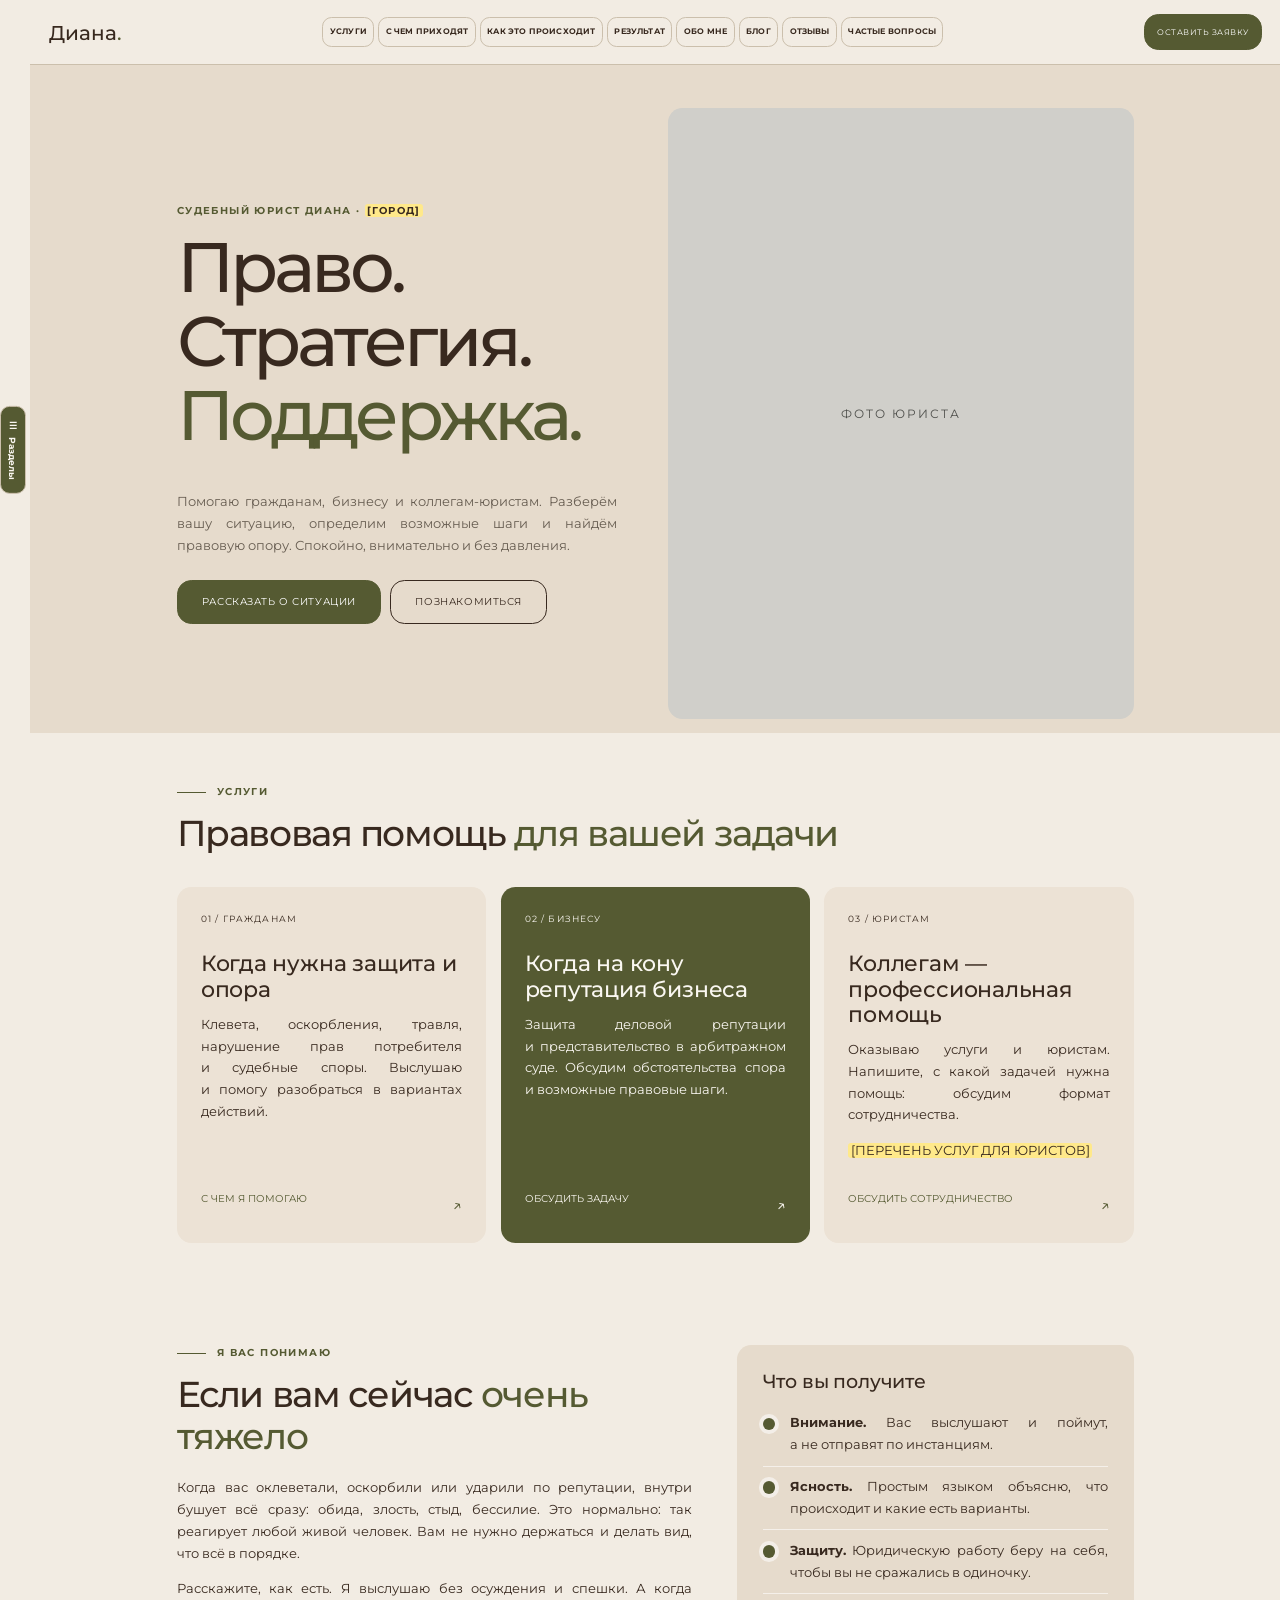
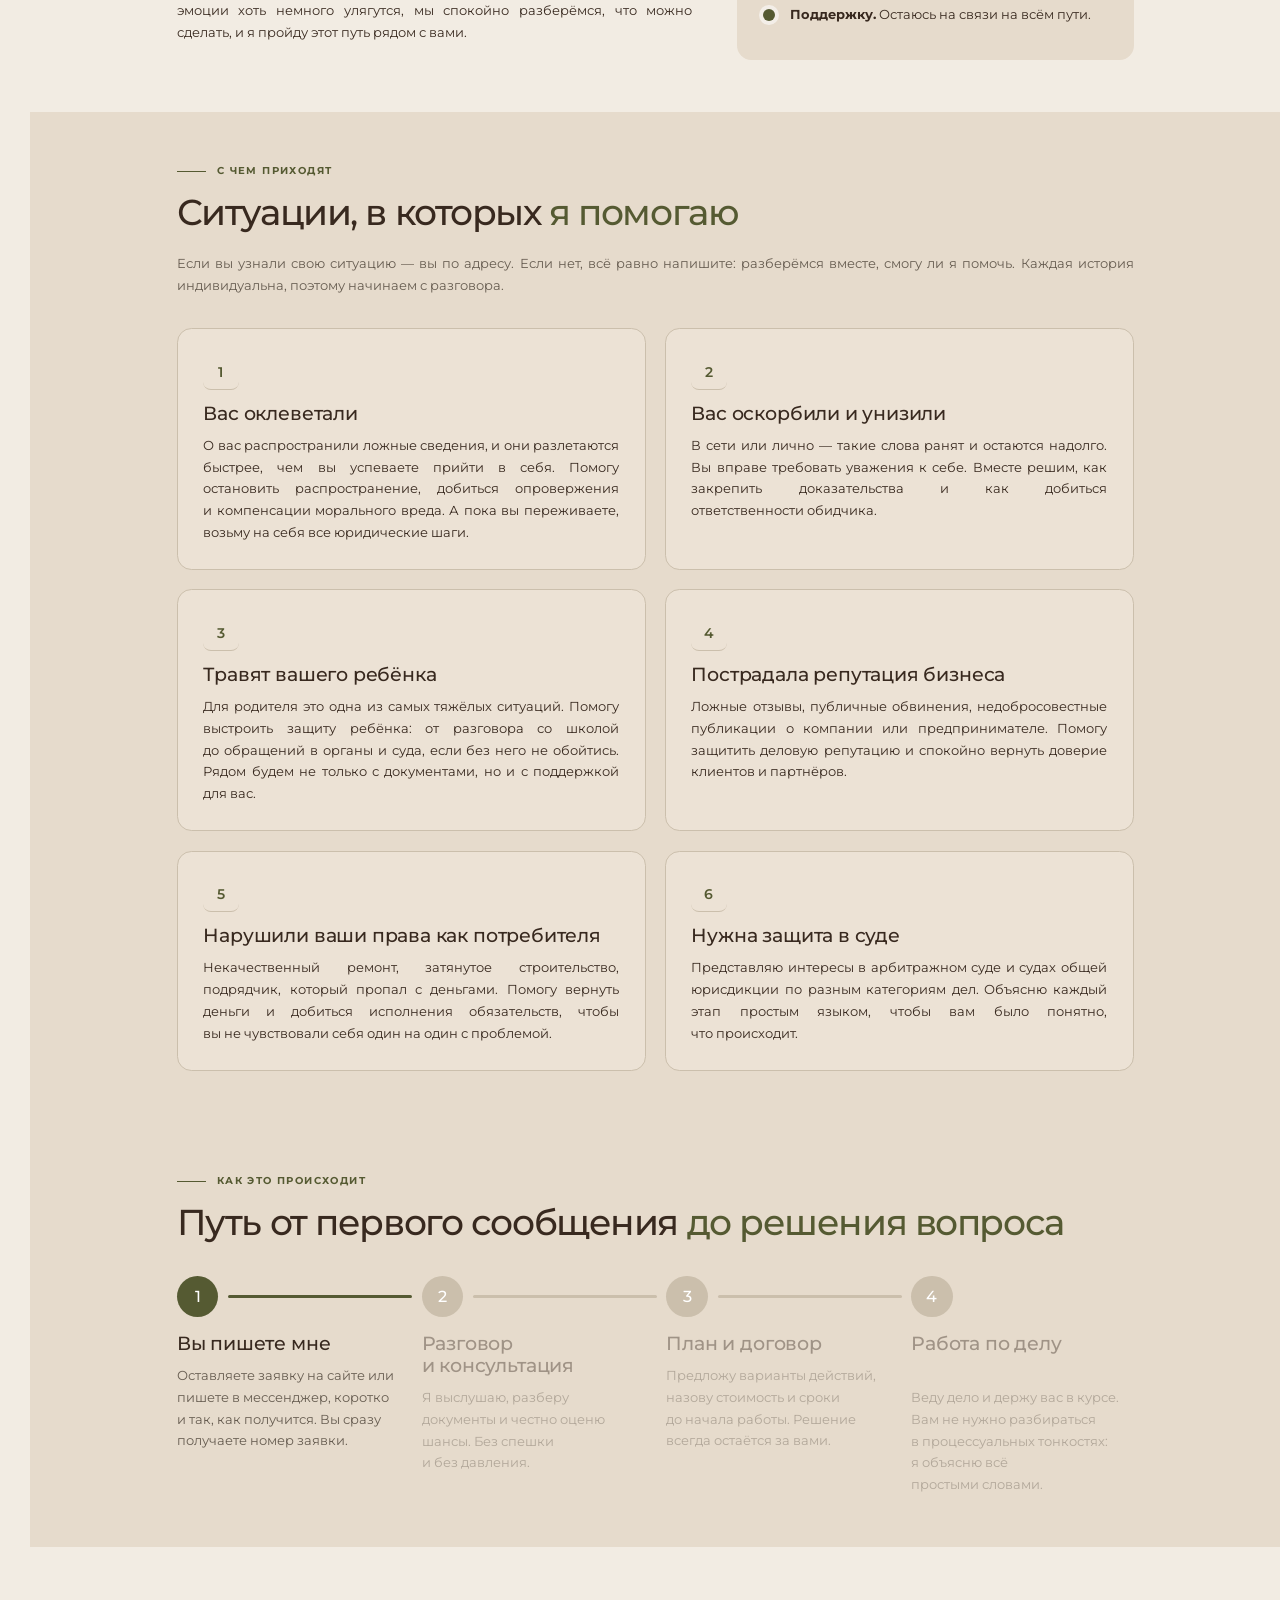
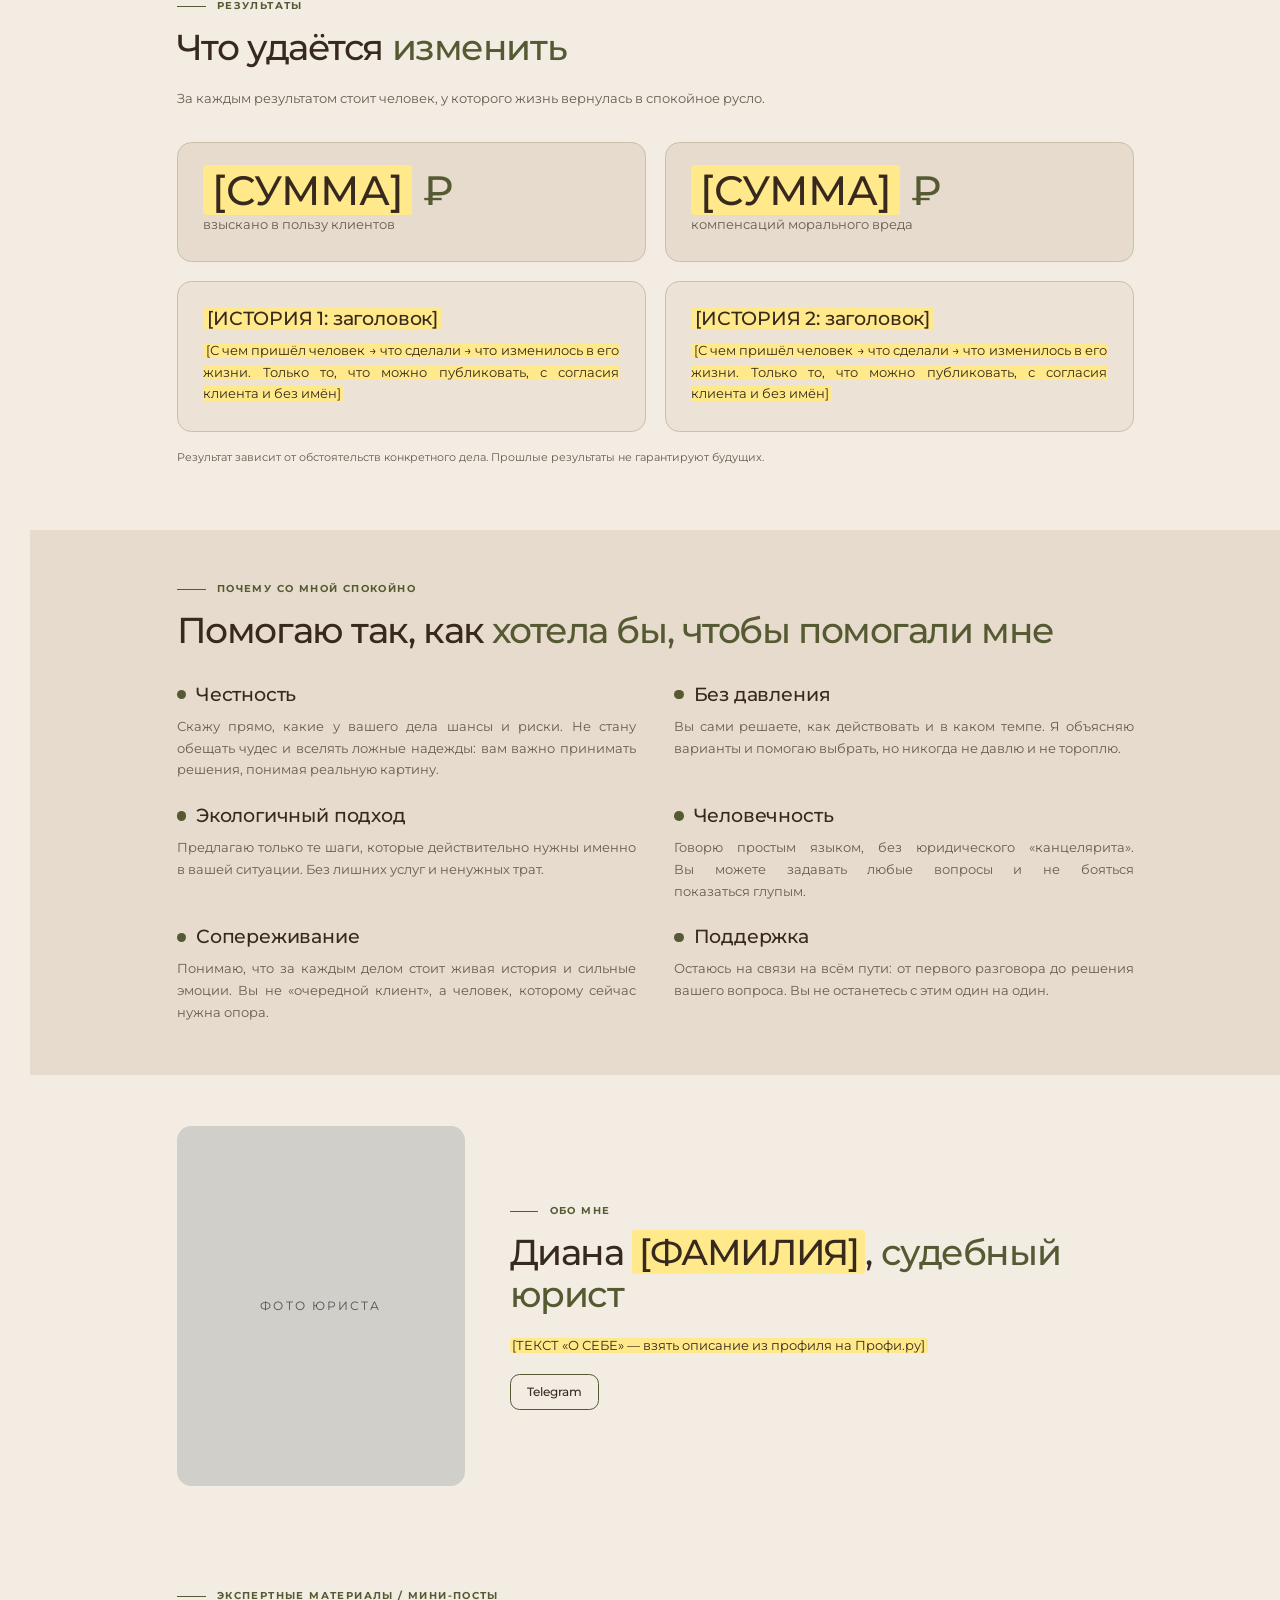
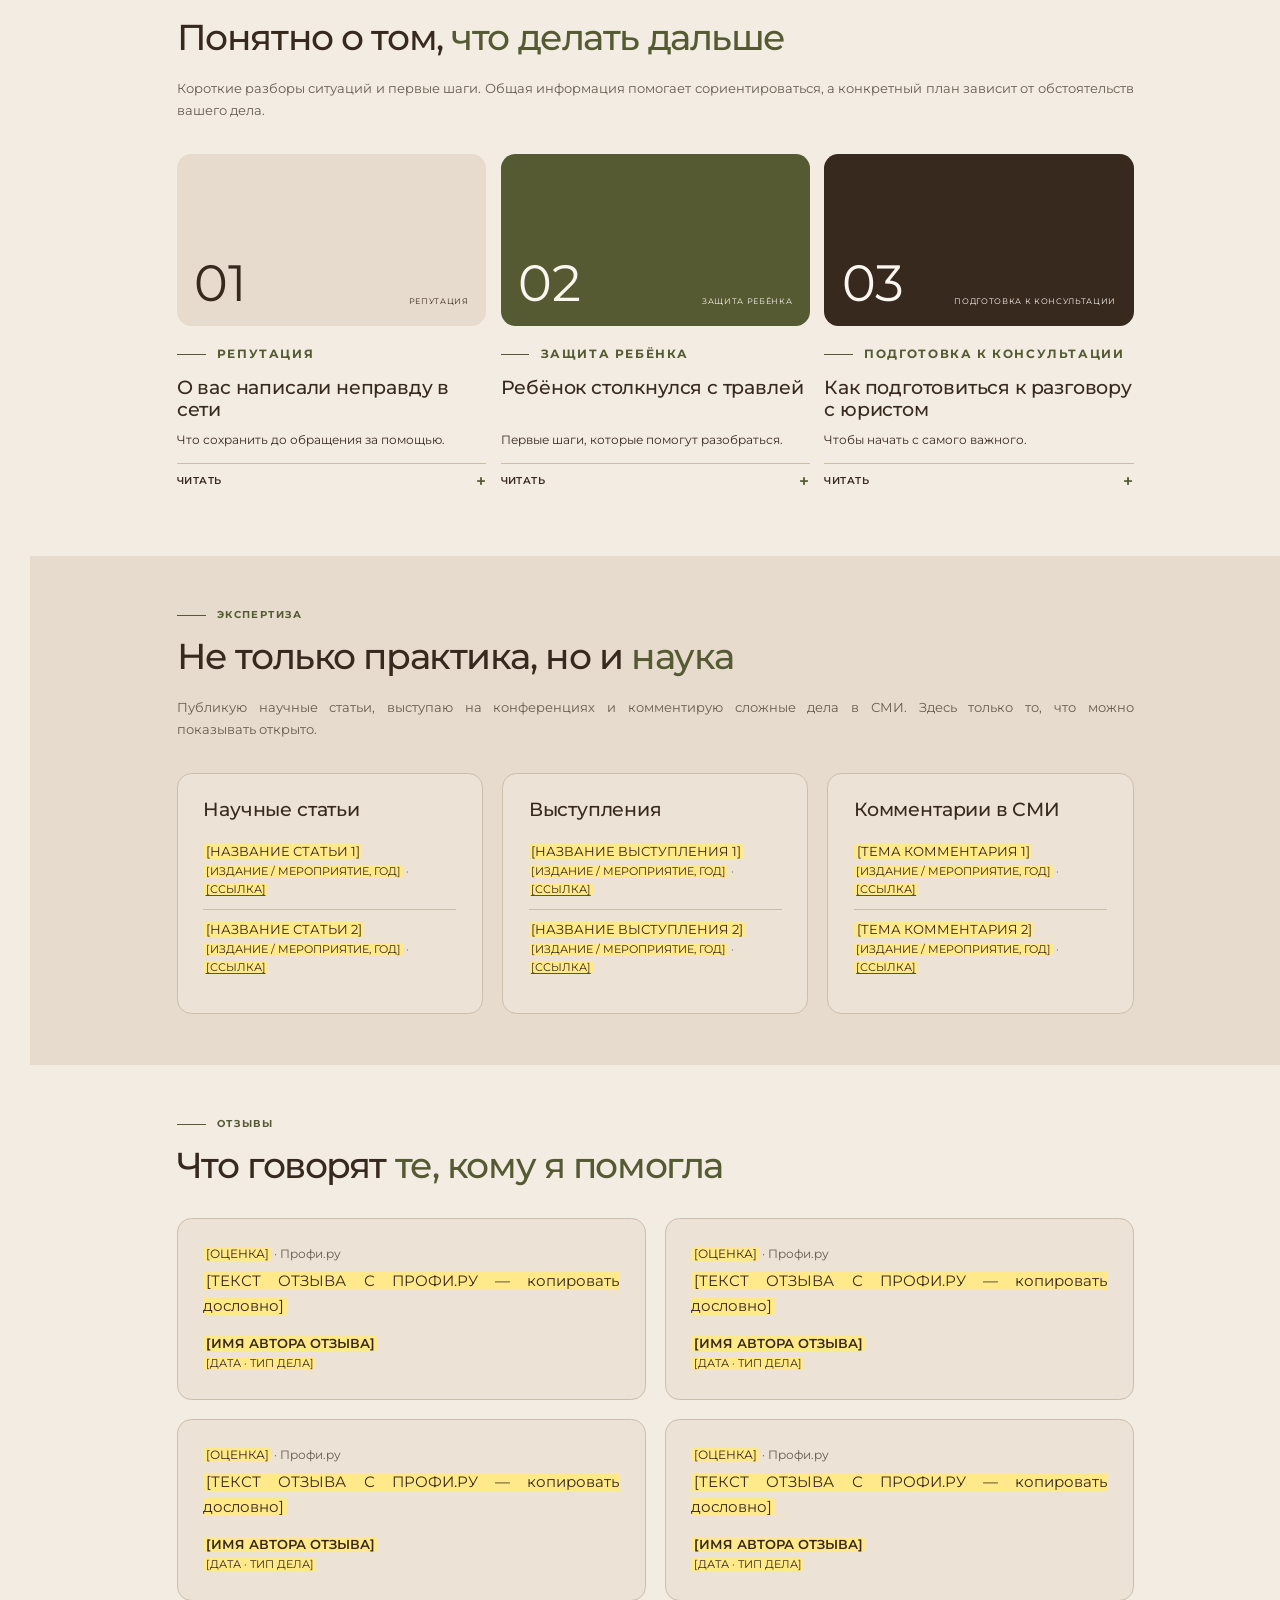
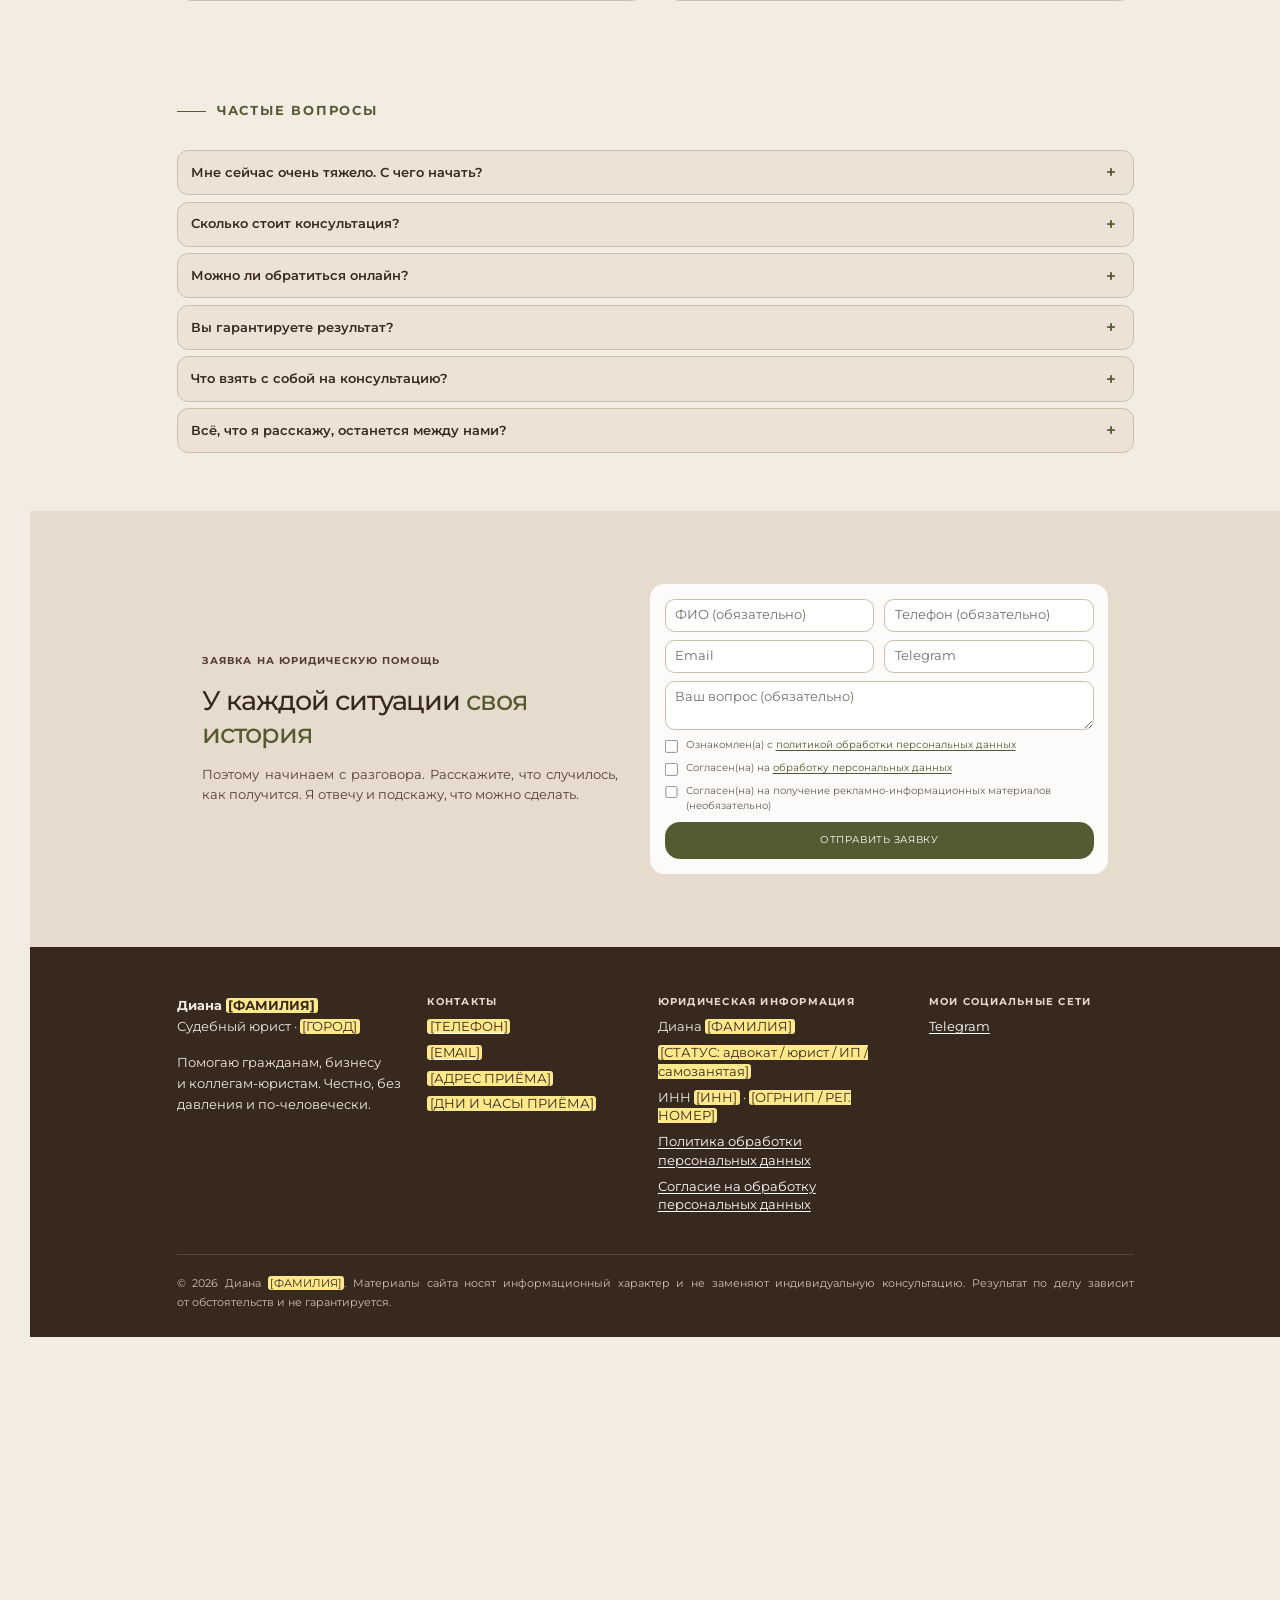
==== commit 4007b3af: "Растянуть вводные тексты и выровнять ссылки чтения статей" ====
--- a/index.html
+++ b/index.html
@@ -9,9 +9,9 @@
   <!-- ЧЕРНОВИК: удалить строку ниже перед запуском сайта на домене (см. AGENTS.md, раздел «Запуск») -->
   <meta name="robots" content="noindex, nofollow">
   <link rel="icon" href="favicon.svg" type="image/svg+xml">
-  <link rel="stylesheet" href="css/style.css?v=compact-80">
+  <link rel="stylesheet" href="css/style.css?v=text-flow-1">
   <script>document.documentElement.className = "js";</script>
-  <script src="js/site.js?v=compact-80" defer></script>
+  <script src="js/site.js?v=text-flow-1" defer></script>
 </head>
 <body id="top">
   <a class="skip" href="#main">К содержимому</a>
@@ -58,7 +58,7 @@
       <div class="wrap hero">
         <div>
           <p class="eyebrow">Судебный юрист Диана · <mark class="ph">[ГОРОД]</mark></p>
-          <h1>Право.<br>Стратегия.<br><em>Поддержка.</em></h1>
+          <h1>Право. Стратегия. <em>Поддержка.</em></h1>
           <p class="lead">Помогаю гражданам, бизнесу и коллегам-юристам. Разберём вашу ситуацию, определим возможные шаги и найдём правовую опору. Спокойно, внимательно и без давления.</p>
           <div class="hero-actions">
             <a class="btn" href="#consult">Рассказать о ситуации</a>
@@ -80,9 +80,9 @@
       <div class="wrap">
         <div class="section-head reveal"><p class="kicker">Услуги</p><h2>Правовая помощь <em>для вашей задачи</em></h2></div>
         <div class="audience-grid">
-          <article class="audience-card reveal"><span class="service-number">01 / Гражданам</span><h3>Когда нужна<br>защита и опора</h3><p>Клевета, оскорбления, травля, нарушение прав потребителя и судебные споры. Выслушаю и помогу разобраться в вариантах действий.</p><a href="#situatsii">С чем я помогаю <span aria-hidden="true">↗</span></a></article>
-          <article class="audience-card reveal"><span class="service-number">02 / Бизнесу</span><h3>Когда на кону<br>репутация бизнеса</h3><p>Защита деловой репутации и представительство в арбитражном суде. Обсудим обстоятельства спора и возможные правовые шаги.</p><a href="#consult">Обсудить задачу <span aria-hidden="true">↗</span></a></article>
-          <article class="audience-card reveal"><span class="service-number">03 / Юристам</span><h3>Коллегам —<br>профессиональная помощь</h3><p>Оказываю услуги и юристам. Напишите, с какой задачей нужна помощь: обсудим формат сотрудничества.</p><p><mark class="ph">[ПЕРЕЧЕНЬ УСЛУГ ДЛЯ ЮРИСТОВ]</mark></p><a href="#consult">Обсудить сотрудничество <span aria-hidden="true">↗</span></a></article>
+          <article class="audience-card reveal"><span class="service-number">01 / Гражданам</span><h3>Когда нужна защита и опора</h3><p>Клевета, оскорбления, травля, нарушение прав потребителя и судебные споры. Выслушаю и помогу разобраться в вариантах действий.</p><a href="#situatsii">С чем я помогаю <span aria-hidden="true">↗</span></a></article>
+          <article class="audience-card reveal"><span class="service-number">02 / Бизнесу</span><h3>Когда на кону репутация бизнеса</h3><p>Защита деловой репутации и представительство в арбитражном суде. Обсудим обстоятельства спора и возможные правовые шаги.</p><a href="#consult">Обсудить задачу <span aria-hidden="true">↗</span></a></article>
+          <article class="audience-card reveal"><span class="service-number">03 / Юристам</span><h3>Коллегам — профессиональная помощь</h3><p>Оказываю услуги и юристам. Напишите, с какой задачей нужна помощь: обсудим формат сотрудничества.</p><p><mark class="ph">[ПЕРЕЧЕНЬ УСЛУГ ДЛЯ ЮРИСТОВ]</mark></p><a href="#consult">Обсудить сотрудничество <span aria-hidden="true">↗</span></a></article>
         </div>
       </div>
     </section>
@@ -222,9 +222,9 @@
 
     <div id="blog" class="blog-anchor" aria-hidden="true"></div>
     <section class="section" id="materialy"><div class="wrap">
-      <div class="section-head reveal"><p class="kicker">Экспертные материалы / Мини-посты</p><h2>Понятно о том,<br><em>что делать дальше</em></h2><p class="section-lead">Короткие разборы ситуаций и первые шаги. Общая информация помогает сориентироваться, а конкретный план зависит от обстоятельств вашего дела.</p></div><div class="posts-grid"><article class="post-card reveal"><div class="post-cover" aria-hidden="true"><span>01</span><span>Репутация</span></div><p class="kicker">Репутация</p><h3>О вас написали неправду в сети</h3><p>Что сохранить до обращения за помощью.</p><details><summary>Читать мини-пост</summary><p>Сохраните ссылку на публикацию, дату, имя или адрес страницы автора. Сделайте скриншоты так, чтобы были видны текст и контекст публикации.</p><p>Не спешите удалять переписку и отвечать публичными обвинениями. Соберите материалы и обсудите с юристом, как надёжно зафиксировать доказательства и какие способы защиты подходят в вашей ситуации.</p></details></article>
-        <article class="post-card reveal"><div class="post-cover" aria-hidden="true"><span>02</span><span>Защита ребёнка</span></div><p class="kicker">Защита ребёнка</p><h3>Ребёнок столкнулся с травлей</h3><p>Первые шаги, которые помогут разобраться.</p><details><summary>Читать мини-пост</summary><p>Сначала убедитесь, что ребёнок в безопасности, выслушайте его без обвинений. Сохраните сообщения и запишите даты эпизодов, участников и свидетелей.</p><p>Обратитесь к администрации школы письменно и сохраните копию обращения. При непосредственной угрозе жизни или здоровью обращайтесь в экстренные службы. Дальнейший порядок защиты зависит от обстоятельств.</p></details></article>
-        <article class="post-card reveal"><div class="post-cover" aria-hidden="true"><span>03</span><span>Подготовка к консультации</span></div><p class="kicker">Подготовка к консультации</p><h3>Как подготовиться к разговору с юристом</h3><p>Чтобы начать с самого важного.</p><details><summary>Читать мини-пост</summary><p>Коротко запишите, что произошло, когда и кто участвовал. Отдельно отметьте, какого результата вы хотели бы добиться.</p><p>Соберите относящиеся к вопросу договоры, письма, переписку и судебные документы. Сообщите о назначенных заседаниях и известных сроках. Если части документов нет, всё равно можно начать с обсуждения ситуации.</p></details></article></div>
+      <div class="section-head reveal"><p class="kicker">Экспертные материалы / Мини-посты</p><h2>Понятно о том, <em>что делать дальше</em></h2><p class="section-lead">Короткие разборы ситуаций и первые шаги. Общая информация помогает сориентироваться, а конкретный план зависит от обстоятельств вашего дела.</p></div><div class="posts-grid"><article class="post-card reveal"><div class="post-cover" aria-hidden="true"><span>01</span><span>Репутация</span></div><p class="kicker">Репутация</p><h3>О вас написали неправду в сети</h3><p>Что сохранить до обращения за помощью.</p><details><summary>Читать</summary><p>Сохраните ссылку на публикацию, дату, имя или адрес страницы автора. Сделайте скриншоты так, чтобы были видны текст и контекст публикации.</p><p>Не спешите удалять переписку и отвечать публичными обвинениями. Соберите материалы и обсудите с юристом, как надёжно зафиксировать доказательства и какие способы защиты подходят в вашей ситуации.</p></details></article>
+        <article class="post-card reveal"><div class="post-cover" aria-hidden="true"><span>02</span><span>Защита ребёнка</span></div><p class="kicker">Защита ребёнка</p><h3>Ребёнок столкнулся с травлей</h3><p>Первые шаги, которые помогут разобраться.</p><details><summary>Читать</summary><p>Сначала убедитесь, что ребёнок в безопасности, выслушайте его без обвинений. Сохраните сообщения и запишите даты эпизодов, участников и свидетелей.</p><p>Обратитесь к администрации школы письменно и сохраните копию обращения. При непосредственной угрозе жизни или здоровью обращайтесь в экстренные службы. Дальнейший порядок защиты зависит от обстоятельств.</p></details></article>
+        <article class="post-card reveal"><div class="post-cover" aria-hidden="true"><span>03</span><span>Подготовка к консультации</span></div><p class="kicker">Подготовка к консультации</p><h3>Как подготовиться к разговору с юристом</h3><p>Чтобы начать с самого важного.</p><details><summary>Читать</summary><p>Коротко запишите, что произошло, когда и кто участвовал. Отдельно отметьте, какого результата вы хотели бы добиться.</p><p>Соберите относящиеся к вопросу договоры, письма, переписку и судебные документы. Сообщите о назначенных заседаниях и известных сроках. Если части документов нет, всё равно можно начать с обсуждения ситуации.</p></details></article></div>
       </div>
     </section>
 
--- a/css/style.css
+++ b/css/style.css
@@ -477,3 +477,15 @@
 
 /* Общий масштаб: уменьшение всех элементов в 1,25 раза. */
 html { zoom: .8; }
+
+/* Текст занимает доступную ширину без искусственного балансирования строк. */
+h1, h2, h3, p, li, blockquote, summary, dd { text-wrap: wrap; hyphens: none; -webkit-hyphens: none; }
+.lead, .section-lead, .faq { max-width: none; }
+#materialy .section-head, #materialy .section-lead { width: 100%; }
+.posts-grid { grid-template-rows: repeat(5, auto); row-gap: 0; }
+.post-card { display: grid; grid-template-rows: subgrid; grid-row: span 5; min-width: 0; }
+.post-card > details { align-self: start; }
+@media (max-width: 860px) {
+  .posts-grid { grid-template-rows: none; row-gap: 36px; }
+  .post-card { display: block; grid-row: auto; }
+}
